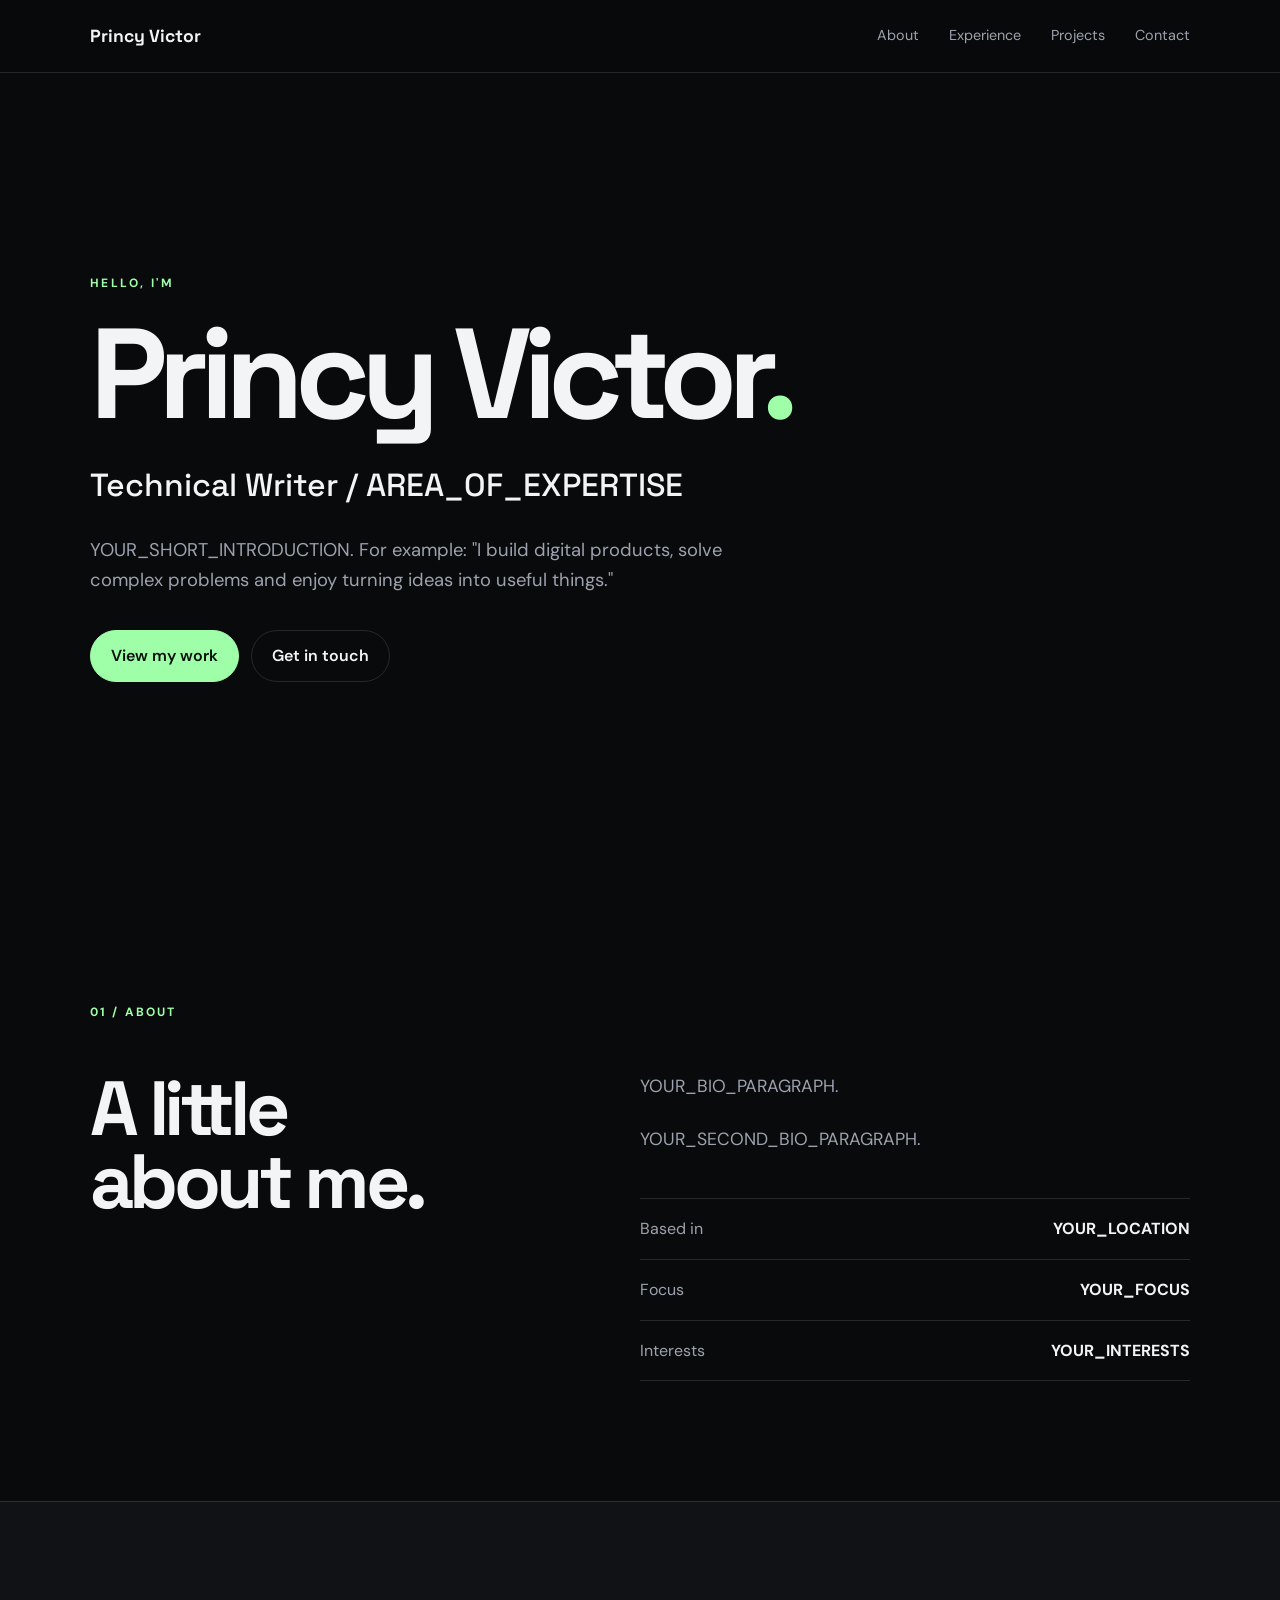
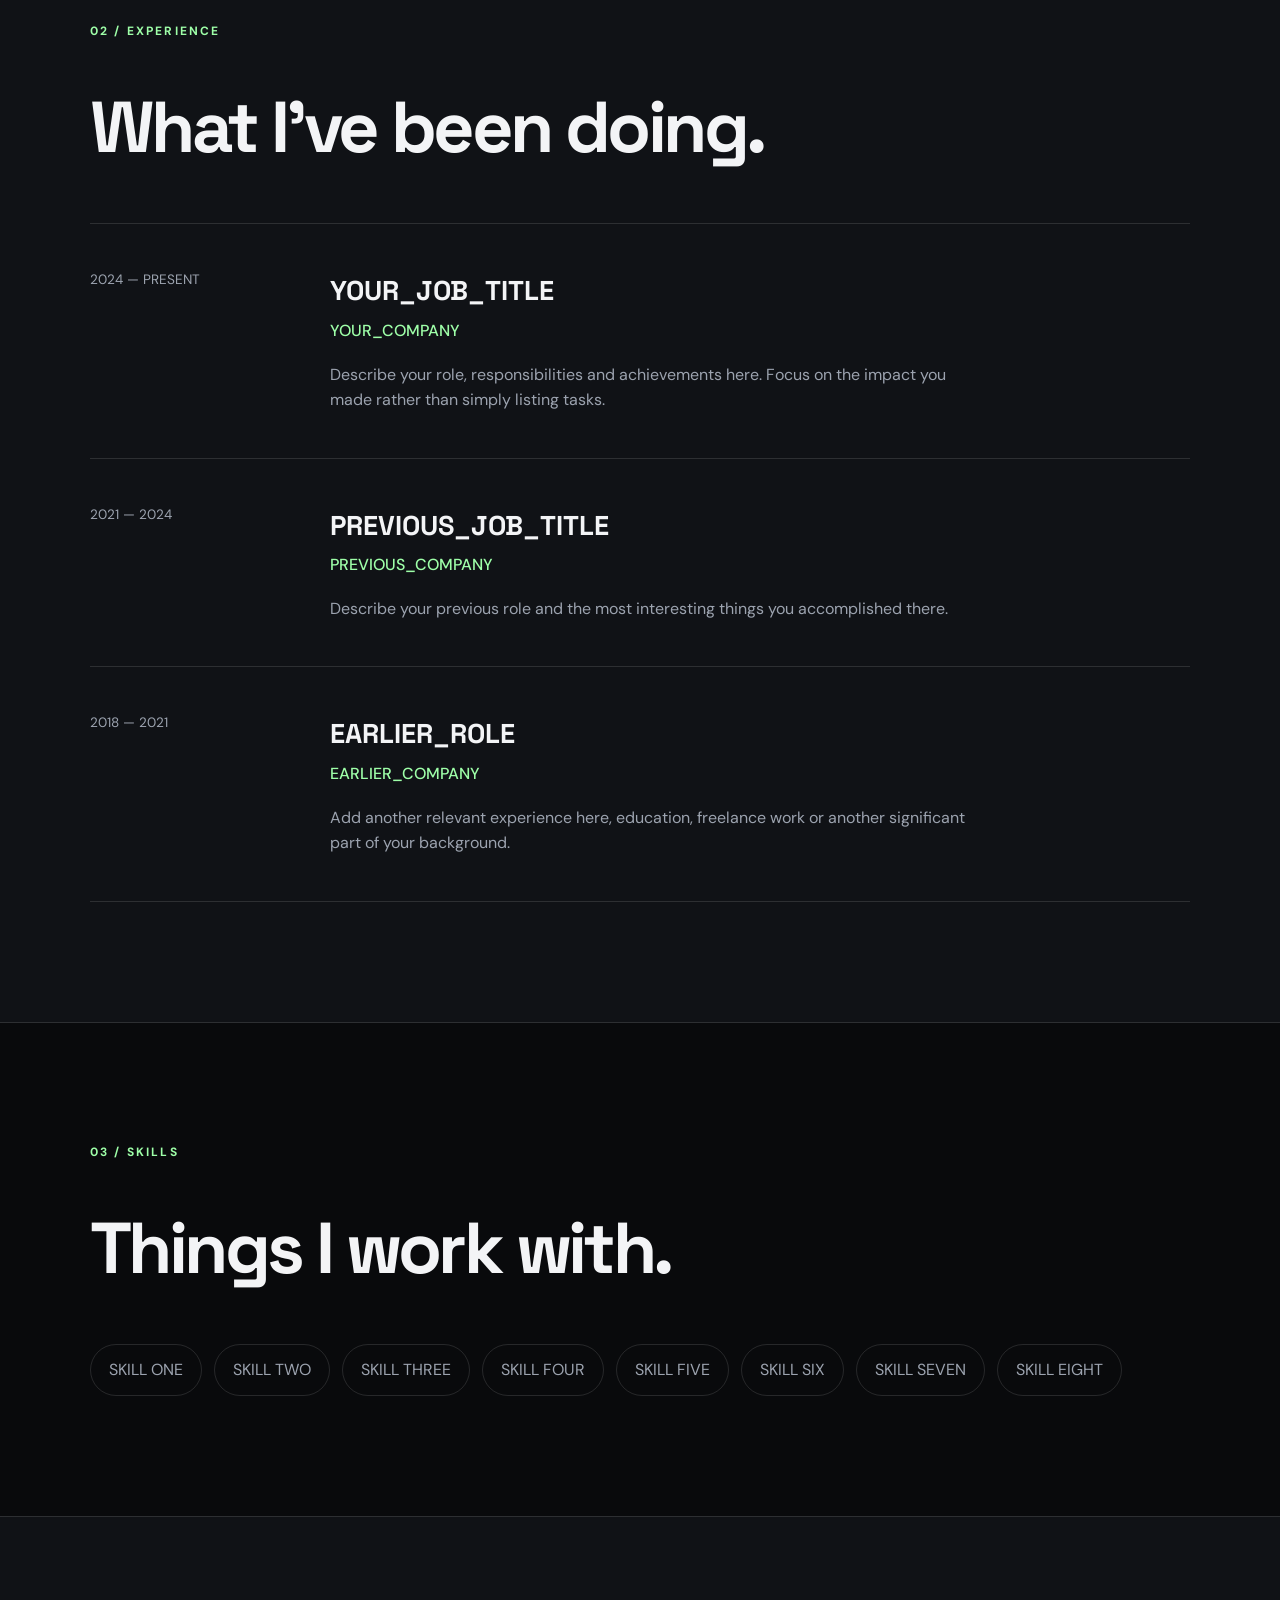
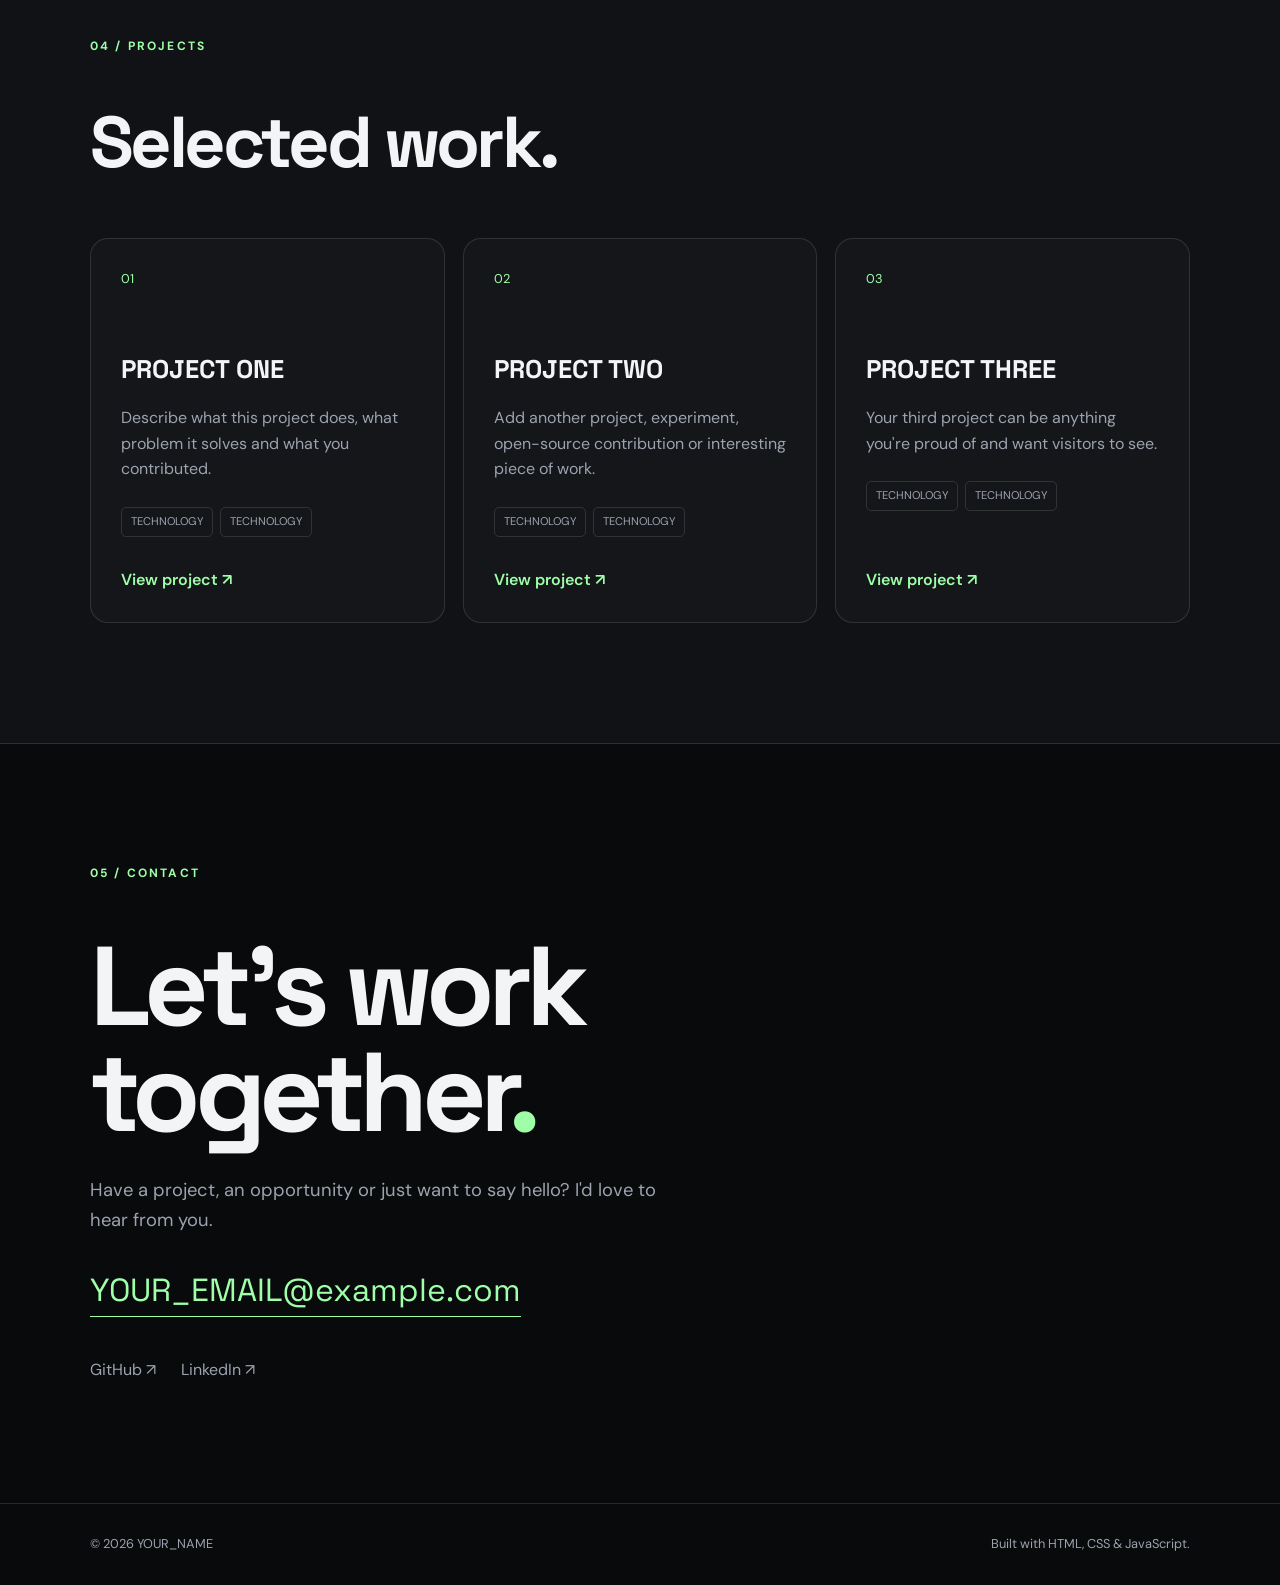
==== index.html @ aadebf92 "Initial personal website" ====
<!DOCTYPE html>
<html lang="en">
<head>
    <meta charset="UTF-8">
    <meta name="viewport" content="width=device-width, initial-scale=1.0">

    <meta
        name="description"
        content="Princy Victor — personal website, portfolio and projects."
    >

    <title>Princy Victor — Personal Website</title>

    <link rel="stylesheet" href="style.css">
</head>

<body>

    <!-- Navigation -->
    <header class="header">
        <nav class="nav container">

            <a href="#home" class="logo">
                Princy Victor
            </a>

            <div class="nav-links">
                <a href="#about">About</a>
                <a href="#experience">Experience</a>
                <a href="#projects">Projects</a>
                <a href="#contact">Contact</a>
            </div>

        </nav>
    </header>


    <main>

        <!-- Hero -->
        <section id="home" class="hero">

            <div class="container hero-content">

                <p class="eyebrow">
                    HELLO, I'M
                </p>

                <h1>
                    Princy Victor<span>.</span>
                </h1>

                <h2>
                    Technical Writer / AREA_OF_EXPERTISE
                </h2>

                <p class="hero-description">
                    YOUR_SHORT_INTRODUCTION.
                    For example: "I build digital products, solve complex
                    problems and enjoy turning ideas into useful things."
                </p>

                <div class="hero-buttons">
                    <a href="#projects" class="button button-primary">
                        View my work
                    </a>

                    <a href="#contact" class="button button-secondary">
                        Get in touch
                    </a>
                </div>

            </div>

        </section>


        <!-- About -->
        <section id="about" class="section">

            <div class="container">

                <div class="section-label">
                    01 / ABOUT
                </div>

                <div class="about-grid">

                    <div>
                        <h2>
                            A little<br>
                            about me.
                        </h2>
                    </div>

                    <div class="about-text">

                        <p>
                            YOUR_BIO_PARAGRAPH.
                        </p>

                        <p>
                            YOUR_SECOND_BIO_PARAGRAPH.
                        </p>

                        <div class="facts">

                            <div class="fact">
                                <span>Based in</span>
                                <strong>YOUR_LOCATION</strong>
                            </div>

                            <div class="fact">
                                <span>Focus</span>
                                <strong>YOUR_FOCUS</strong>
                            </div>

                            <div class="fact">
                                <span>Interests</span>
                                <strong>YOUR_INTERESTS</strong>
                            </div>

                        </div>

                    </div>

                </div>

            </div>

        </section>


        <!-- Experience -->
        <section id="experience" class="section section-dark">

            <div class="container">

                <div class="section-label">
                    02 / EXPERIENCE
                </div>

                <h2 class="section-title">
                    What I've been doing.
                </h2>

                <div class="experience-list">

                    <article class="experience-item">

                        <div class="experience-date">
                            2024 — PRESENT
                        </div>

                        <div class="experience-content">

                            <h3>
                                YOUR_JOB_TITLE
                            </h3>

                            <h4>
                                YOUR_COMPANY
                            </h4>

                            <p>
                                Describe your role, responsibilities and
                                achievements here. Focus on the impact you
                                made rather than simply listing tasks.
                            </p>

                        </div>

                    </article>


                    <article class="experience-item">

                        <div class="experience-date">
                            2021 — 2024
                        </div>

                        <div class="experience-content">

                            <h3>
                                PREVIOUS_JOB_TITLE
                            </h3>

                            <h4>
                                PREVIOUS_COMPANY
                            </h4>

                            <p>
                                Describe your previous role and the most
                                interesting things you accomplished there.
                            </p>

                        </div>

                    </article>


                    <article class="experience-item">

                        <div class="experience-date">
                            2018 — 2021
                        </div>

                        <div class="experience-content">

                            <h3>
                                EARLIER_ROLE
                            </h3>

                            <h4>
                                EARLIER_COMPANY
                            </h4>

                            <p>
                                Add another relevant experience here,
                                education, freelance work or another
                                significant part of your background.
                            </p>

                        </div>

                    </article>

                </div>

            </div>

        </section>


        <!-- Skills -->
        <section class="section">

            <div class="container">

                <div class="section-label">
                    03 / SKILLS
                </div>

                <h2 class="section-title">
                    Things I work with.
                </h2>

                <div class="skills">

                    <span>SKILL ONE</span>
                    <span>SKILL TWO</span>
                    <span>SKILL THREE</span>
                    <span>SKILL FOUR</span>
                    <span>SKILL FIVE</span>
                    <span>SKILL SIX</span>
                    <span>SKILL SEVEN</span>
                    <span>SKILL EIGHT</span>

                </div>

            </div>

        </section>


        <!-- Projects -->
        <section id="projects" class="section section-dark">

            <div class="container">

                <div class="section-label">
                    04 / PROJECTS
                </div>

                <h2 class="section-title">
                    Selected work.
                </h2>


                <div class="projects-grid">

                    <article class="project-card">

                        <div class="project-number">
                            01
                        </div>

                        <h3>
                            PROJECT ONE
                        </h3>

                        <p>
                            Describe what this project does, what problem
                            it solves and what you contributed.
                        </p>

                        <div class="project-tags">
                            <span>TECHNOLOGY</span>
                            <span>TECHNOLOGY</span>
                        </div>

                        <a
                            href="https://github.com/YOUR_USERNAME"
                            target="_blank"
                            rel="noopener"
                        >
                            View project ↗
                        </a>

                    </article>


                    <article class="project-card">

                        <div class="project-number">
                            02
                        </div>

                        <h3>
                            PROJECT TWO
                        </h3>

                        <p>
                            Add another project, experiment, open-source
                            contribution or interesting piece of work.
                        </p>

                        <div class="project-tags">
                            <span>TECHNOLOGY</span>
                            <span>TECHNOLOGY</span>
                        </div>

                        <a
                            href="https://github.com/YOUR_USERNAME"
                            target="_blank"
                            rel="noopener"
                        >
                            View project ↗
                        </a>

                    </article>


                    <article class="project-card">

                        <div class="project-number">
                            03
                        </div>

                        <h3>
                            PROJECT THREE
                        </h3>

                        <p>
                            Your third project can be anything you're proud
                            of and want visitors to see.
                        </p>

                        <div class="project-tags">
                            <span>TECHNOLOGY</span>
                            <span>TECHNOLOGY</span>
                        </div>

                        <a
                            href="https://github.com/YOUR_USERNAME"
                            target="_blank"
                            rel="noopener"
                        >
                            View project ↗
                        </a>

                    </article>

                </div>

            </div>

        </section>


        <!-- Contact -->
        <section id="contact" class="section contact">

            <div class="container">

                <div class="section-label">
                    05 / CONTACT
                </div>

                <h2>
                    Let's work<br>
                    together<span>.</span>
                </h2>

                <p>
                    Have a project, an opportunity or just want to say hello?
                    I'd love to hear from you.
                </p>

                <a
                    class="email"
                    href="mailto:YOUR_EMAIL@example.com"
                >
                    YOUR_EMAIL@example.com
                </a>

                <div class="social-links">

                    <a
                        href="https://github.com/YOUR_USERNAME"
                        target="_blank"
                        rel="noopener"
                    >
                        GitHub ↗
                    </a>

                    <a
                        href="https://www.linkedin.com/in/YOUR_USERNAME/"
                        target="_blank"
                        rel="noopener"
                    >
                        LinkedIn ↗
                    </a>

                </div>

            </div>

        </section>

    </main>


    <!-- Footer -->
    <footer class="footer">

        <div class="container footer-content">

            <p>
                © <span id="year"></span> YOUR_NAME
            </p>

            <p>
                Built with HTML, CSS & JavaScript.
            </p>

        </div>

    </footer>


    <script src="script.js"></script>

</body>
</html>
---- style.css ----
@import url('https://fonts.googleapis.com/css2?family=DM+Sans:wght@400;500;600;700&family=Space+Grotesk:wght@500;600;700&display=swap');


/* =========================
   VARIABLES
========================= */

:root {

    --background: #090a0c;
    --background-light: #101216;

    --text: #f3f4f6;
    --muted: #9ca3af;

    --accent: #9effa8;

    --border: rgba(255, 255, 255, 0.12);

    --container: 1100px;

}


/* =========================
   RESET
========================= */

* {
    box-sizing: border-box;
    margin: 0;
    padding: 0;
}


html {
    scroll-behavior: smooth;
}


body {

    background: var(--background);

    color: var(--text);

    font-family:
        "DM Sans",
        Arial,
        sans-serif;

    line-height: 1.6;

}


a {
    color: inherit;
}


.container {

    width: min(
        var(--container),
        calc(100% - 40px)
    );

    margin: 0 auto;

}


/* =========================
   HEADER
========================= */

.header {

    position: sticky;

    top: 0;

    z-index: 100;

    background:
        rgba(9, 10, 12, 0.85);

    backdrop-filter: blur(15px);

    border-bottom:
        1px solid var(--border);

}


.nav {

    min-height: 72px;

    display: flex;

    align-items: center;

    justify-content: space-between;

}


.logo {

    font-family:
        "Space Grotesk",
        sans-serif;

    font-weight: 700;

    font-size: 1.1rem;

    text-decoration: none;

}


.nav-links {

    display: flex;

    gap: 30px;

}


.nav-links a {

    color: var(--muted);

    text-decoration: none;

    font-size: 0.9rem;

    transition: color 0.2s ease;

}


.nav-links a:hover {

    color: var(--text);

}


/* =========================
   HERO
========================= */

.hero {

    min-height: 90vh;

    display: flex;

    align-items: center;

}


.hero-content {

    padding:
        120px 0;

}


.eyebrow {

    color: var(--accent);

    font-size: 0.75rem;

    font-weight: 700;

    letter-spacing: 0.2em;

    margin-bottom: 20px;

}


.hero h1 {

    font-family:
        "Space Grotesk",
        sans-serif;

    font-size:
        clamp(4rem, 11vw, 8rem);

    line-height: 0.95;

    letter-spacing: -0.07em;

}


.hero h1 span,
.contact h2 span {

    color: var(--accent);

}


.hero h2 {

    margin-top: 25px;

    font-family:
        "Space Grotesk",
        sans-serif;

    font-size:
        clamp(1.3rem, 3vw, 2rem);

    font-weight: 500;

}


.hero-description {

    max-width: 650px;

    margin-top: 25px;

    color: var(--muted);

    font-size: 1.15rem;

}


.hero-buttons {

    display: flex;

    flex-wrap: wrap;

    gap: 12px;

    margin-top: 35px;

}


.button {

    display: inline-block;

    padding:
        12px 20px;

    border-radius: 999px;

    text-decoration: none;

    font-weight: 600;

    border:
        1px solid var(--border);

    transition:
        transform 0.2s ease,
        border-color 0.2s ease;

}


.button:hover {

    transform: translateY(-2px);

}


.button-primary {

    background: var(--accent);

    color: #071008;

    border-color: var(--accent);

}


.button-secondary:hover {

    border-color: var(--accent);

}


/* =========================
   SECTIONS
========================= */

.section {

    padding:
        120px 0;

}


.section-dark {

    background:
        var(--background-light);

    border-block:
        1px solid var(--border);

}


.section-label {

    margin-bottom: 50px;

    color: var(--accent);

    font-size: 0.75rem;

    font-weight: 700;

    letter-spacing: 0.18em;

}


.section-title {

    max-width: 700px;

    margin-bottom: 60px;

    font-family:
        "Space Grotesk",
        sans-serif;

    font-size:
        clamp(2.5rem, 6vw, 4.5rem);

    line-height: 1;

    letter-spacing: -0.05em;

}


/* =========================
   ABOUT
========================= */

.about-grid {

    display: grid;

    grid-template-columns:
        0.9fr 1.1fr;

    gap: 100px;

}


.about-grid h2 {

    font-family:
        "Space Grotesk",
        sans-serif;

    font-size:
        clamp(3rem, 6vw, 5rem);

    line-height: 0.95;

    letter-spacing: -0.06em;

}


.about-text p {

    color: var(--muted);

    font-size: 1.1rem;

    margin-bottom: 25px;

}


.facts {

    margin-top: 45px;

    border-top:
        1px solid var(--border);

}


.fact {

    display: flex;

    justify-content: space-between;

    gap: 20px;

    padding: 17px 0;

    border-bottom:
        1px solid var(--border);

}


.fact span {

    color: var(--muted);

}


.fact strong {

    text-align: right;

}


/* =========================
   EXPERIENCE
========================= */

.experience-list {

    border-top:
        1px solid var(--border);

}


.experience-item {

    display: grid;

    grid-template-columns:
        180px 1fr;

    gap: 60px;

    padding:
        45px 0;

    border-bottom:
        1px solid var(--border);

}


.experience-date {

    color: var(--muted);

    font-size: 0.85rem;

}


.experience-content h3 {

    font-family:
        "Space Grotesk",
        sans-serif;

    font-size: 1.7rem;

}


.experience-content h4 {

    margin-top: 5px;

    color: var(--accent);

    font-weight: 500;

}


.experience-content p {

    max-width: 650px;

    margin-top: 18px;

    color: var(--muted);

}


/* =========================
   SKILLS
========================= */

.skills {

    display: flex;

    flex-wrap: wrap;

    gap: 12px;

}


.skills span {

    padding:
        12px 18px;

    border:
        1px solid var(--border);

    border-radius: 999px;

    color: var(--muted);

}


/* =========================
   PROJECTS
========================= */

.projects-grid {

    display: grid;

    grid-template-columns:
        repeat(3, 1fr);

    gap: 18px;

}


.project-card {

    min-height: 380px;

    padding: 30px;

    display: flex;

    flex-direction: column;

    border:
        1px solid var(--border);

    border-radius: 18px;

    background:
        rgba(255,255,255,0.02);

    transition:
        transform 0.25s ease,
        border-color 0.25s ease;

}


.project-card:hover {

    transform: translateY(-5px);

    border-color:
        rgba(158, 255, 168, 0.45);

}


.project-number {

    color: var(--accent);

    font-size: 0.8rem;

    margin-bottom: 60px;

}


.project-card h3 {

    font-family:
        "Space Grotesk",
        sans-serif;

    font-size: 1.6rem;

}


.project-card p {

    margin-top: 15px;

    color: var(--muted);

}


.project-tags {

    display: flex;

    flex-wrap: wrap;

    gap: 7px;

    margin-top: 25px;

}


.project-tags span {

    padding:
        5px 9px;

    border:
        1px solid var(--border);

    border-radius: 5px;

    color: var(--muted);

    font-size: 0.7rem;

}


.project-card > a {

    margin-top: auto;

    padding-top: 30px;

    color: var(--accent);

    text-decoration: none;

    font-weight: 600;

}


/* =========================
   CONTACT
========================= */

.contact h2 {

    font-family:
        "Space Grotesk",
        sans-serif;

    font-size:
        clamp(3.5rem, 9vw, 7rem);

    line-height: 0.95;

    letter-spacing: -0.06em;

}


.contact p {

    max-width: 600px;

    margin-top: 30px;

    color: var(--muted);

    font-size: 1.15rem;

}


.email {

    display: inline-block;

    margin-top: 30px;

    color: var(--accent);

    font-family:
        "Space Grotesk",
        sans-serif;

    font-size:
        clamp(1.3rem, 3vw, 2rem);

    text-decoration: none;

    border-bottom:
        1px solid var(--accent);

}


.social-links {

    display: flex;

    gap: 25px;

    margin-top: 40px;

}


.social-links a {

    text-decoration: none;

    color: var(--muted);

}


.social-links a:hover {

    color: var(--text);

}


/* =========================
   FOOTER
========================= */

.footer {

    padding:
        30px 0;

    border-top:
        1px solid var(--border);

    color: var(--muted);

    font-size: 0.8rem;

}


.footer-content {

    display: flex;

    justify-content: space-between;

    gap: 20px;

}


/* =========================
   MOBILE
========================= */

@media (max-width: 800px) {

    .nav-links {

        gap: 15px;

    }


    .nav-links a {

        font-size: 0.8rem;

    }


    .hero-content {

        padding:
            100px 0;

    }


    .about-grid {

        grid-template-columns: 1fr;

        gap: 50px;

    }


    .experience-item {

        grid-template-columns: 1fr;

        gap: 15px;

    }


    .projects-grid {

        grid-template-columns: 1fr;

    }


    .project-card {

        min-height: 320px;

    }


    .footer-content {

        flex-direction: column;

    }

}


@media (max-width: 500px) {

    .container {

        width:
            calc(100% - 30px);

    }


    .nav {

        min-height: 65px;

    }


    .logo {

        font-size: 0.95rem;

    }


    .nav-links {

        gap: 10px;

    }


    .nav-links a:nth-child(2) {

        display: none;

    }


    .section {

        padding:
            80px 0;

    }

}
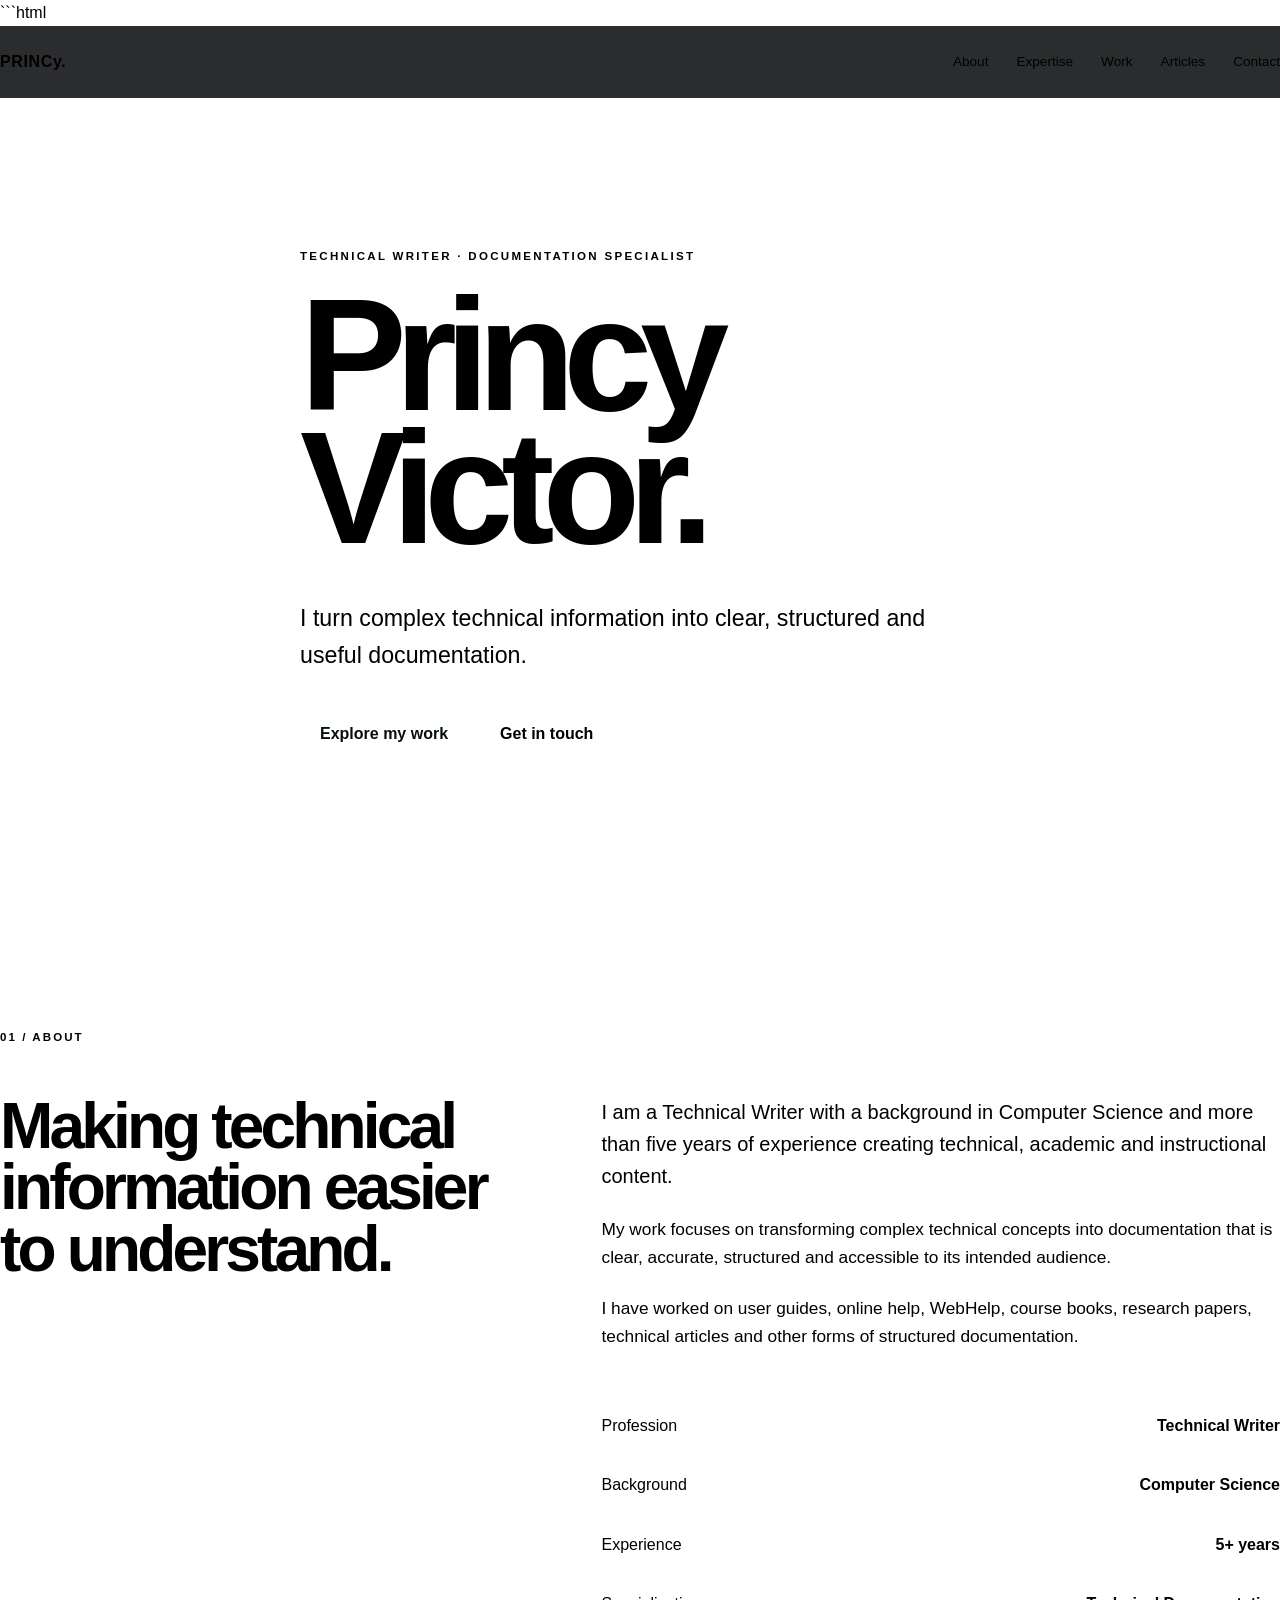
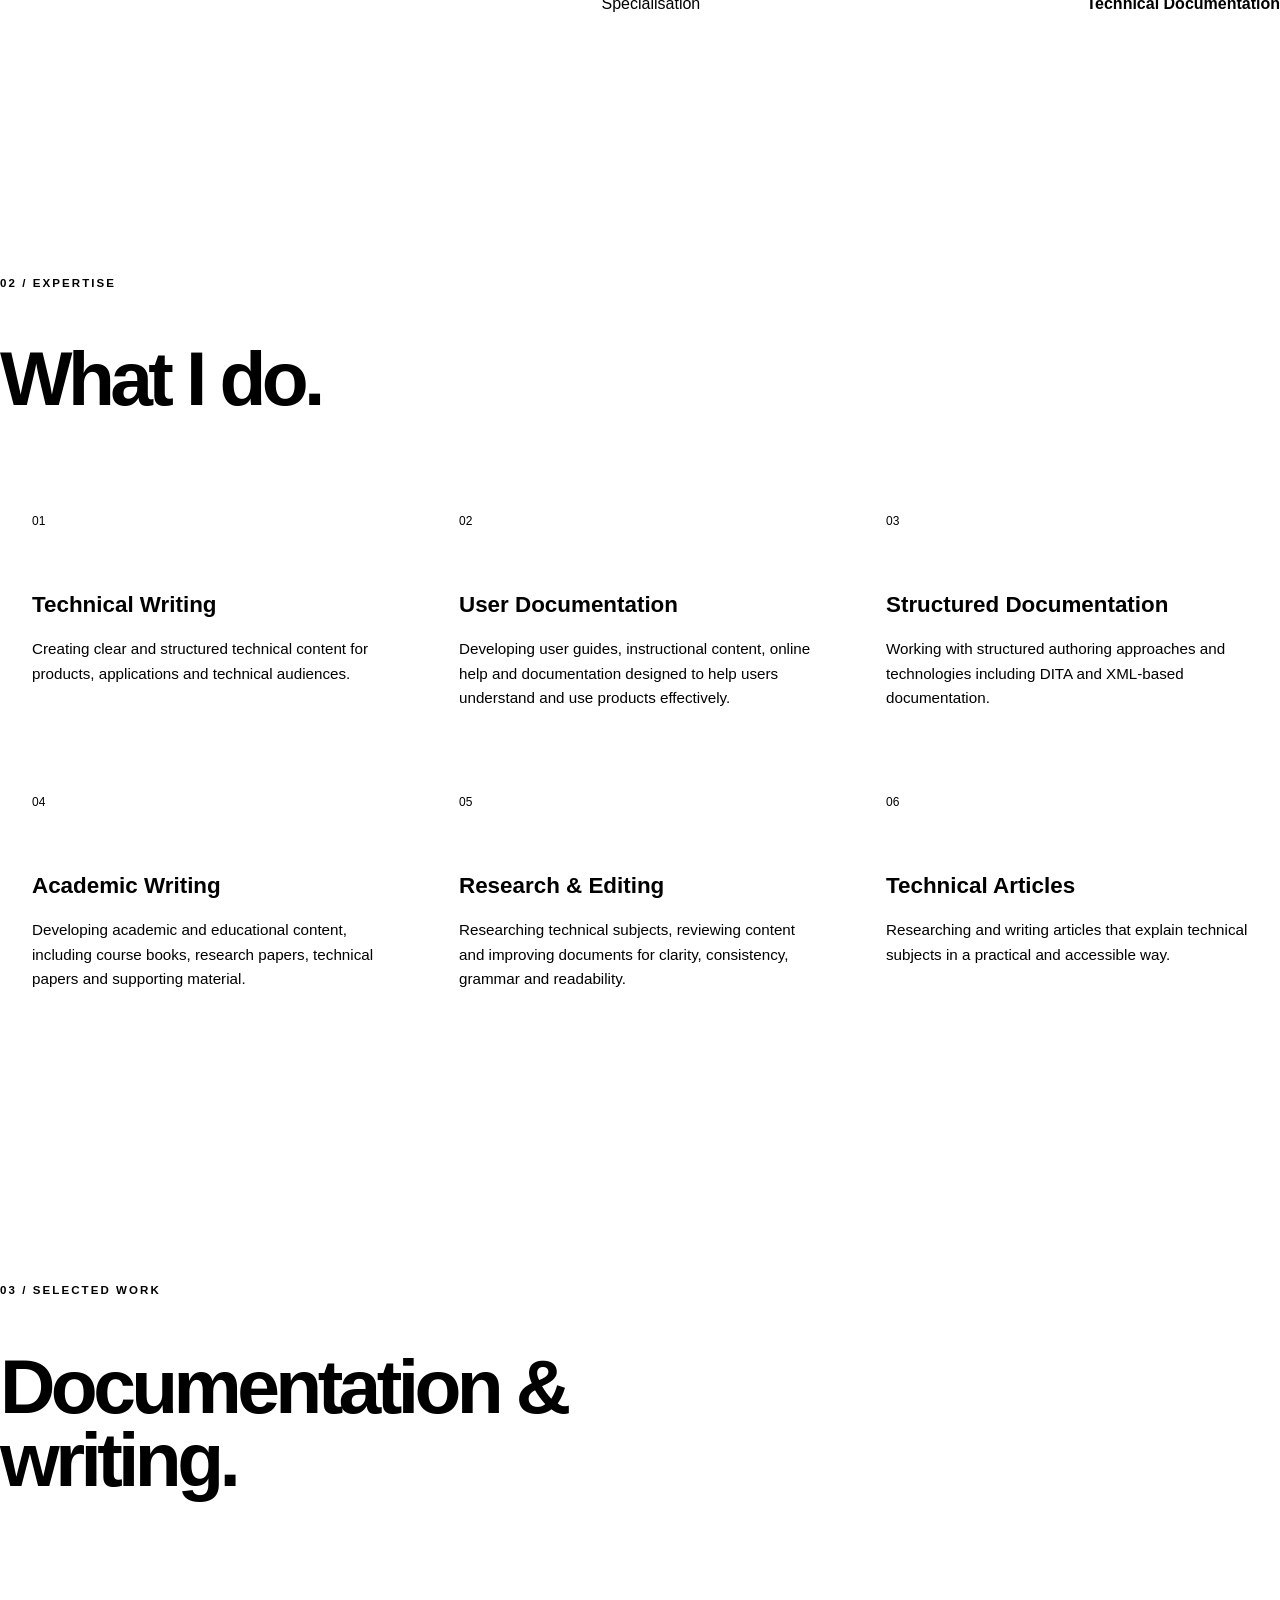
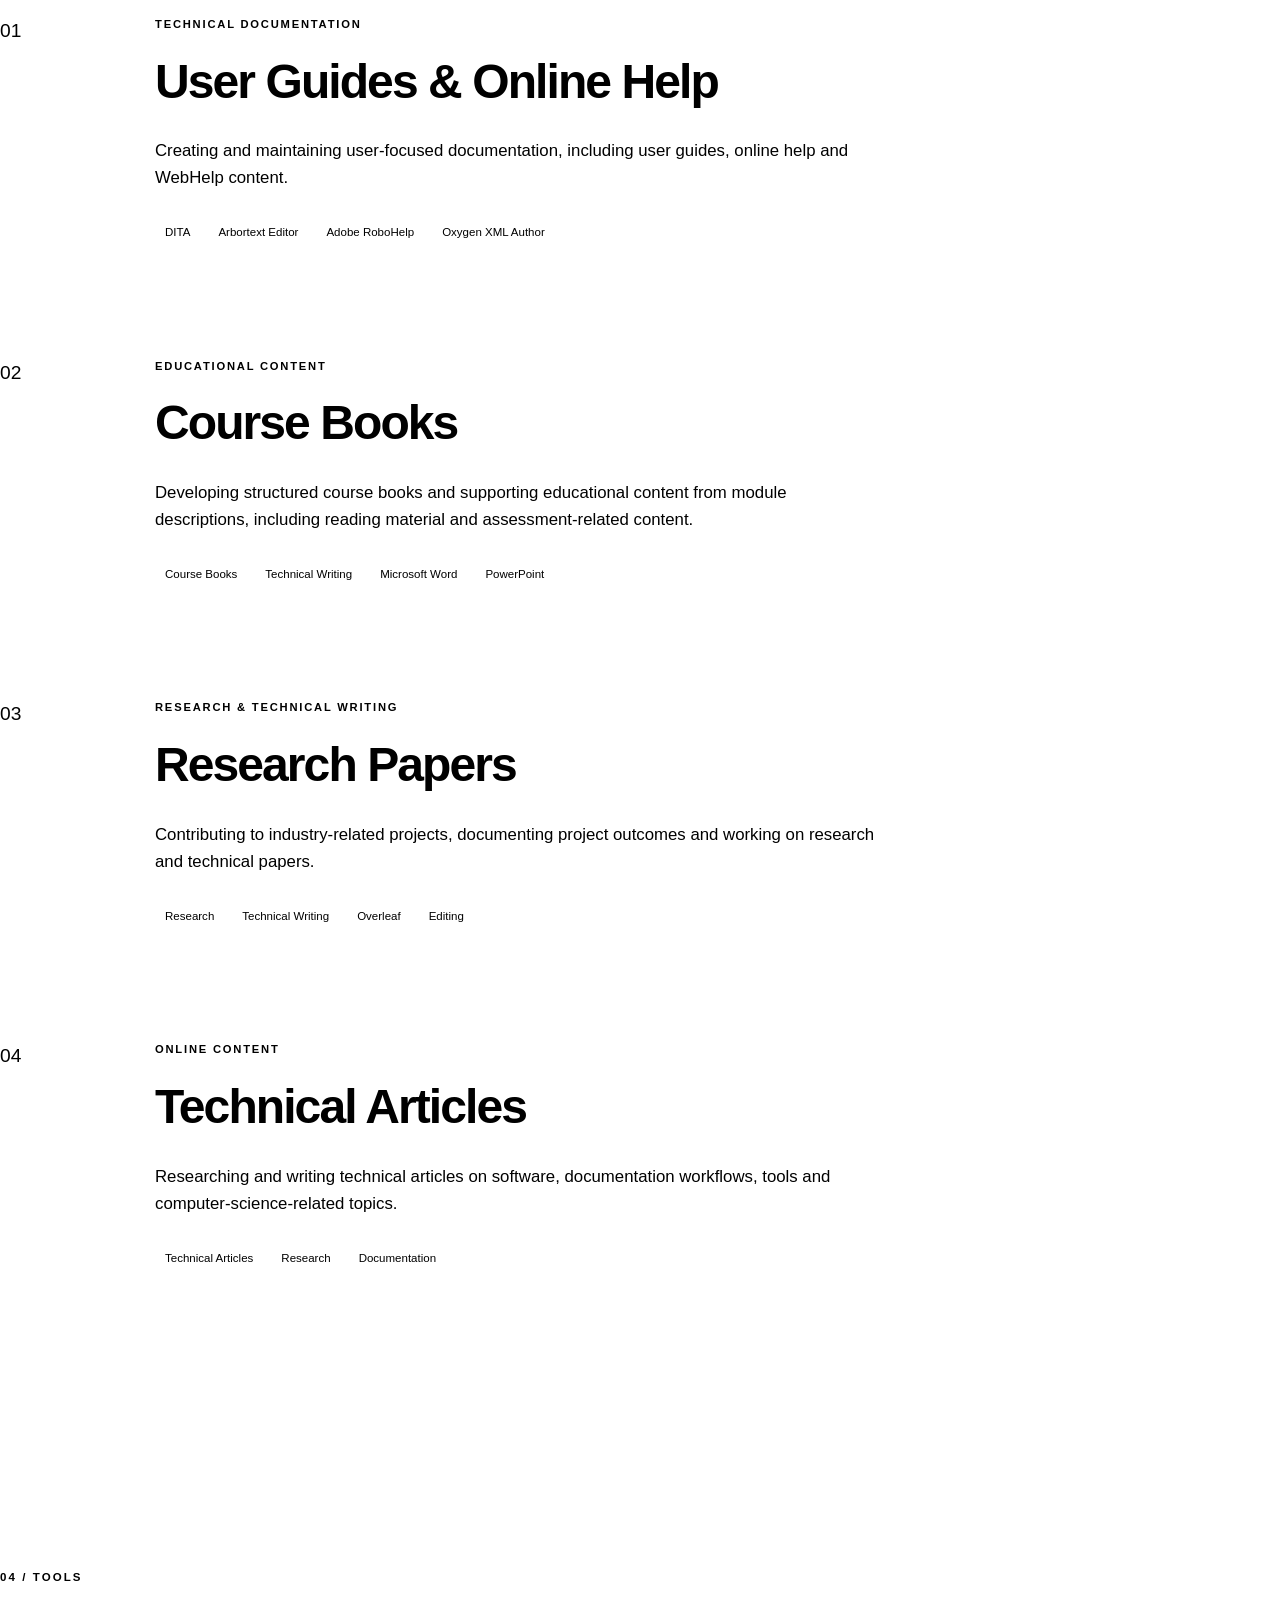
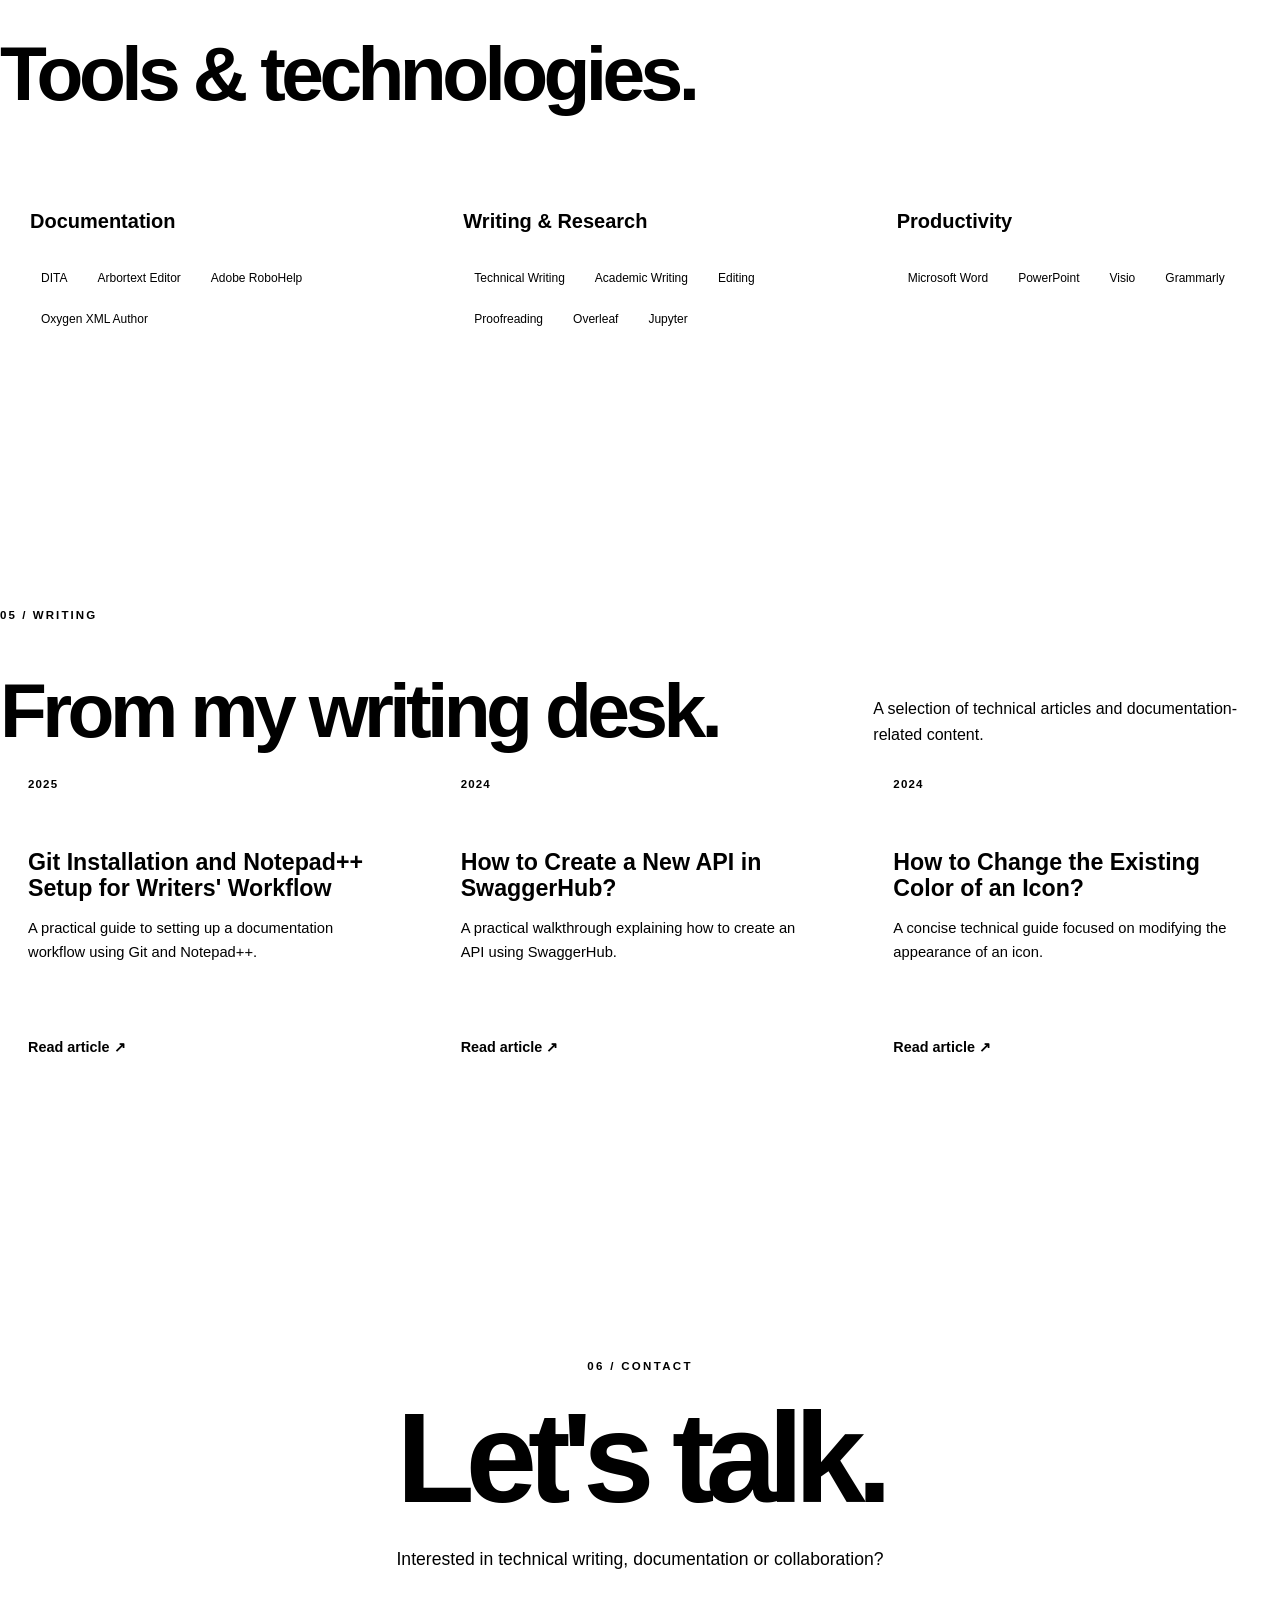
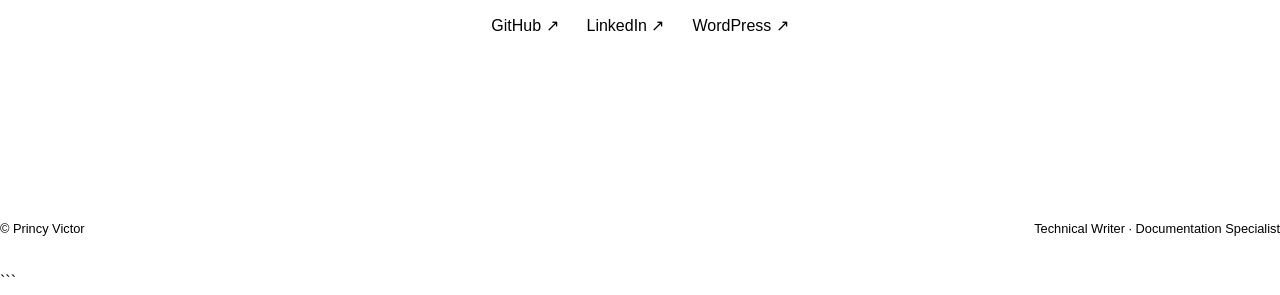
==== commit 71b54be2: "Changes made - part 1" ====
--- a/index.html
+++ b/index.html
@@ -1,3 +1,4 @@
+```html
 <!DOCTYPE html>
 <html lang="en">
 <head>
@@ -6,68 +7,77 @@
 
     <meta
         name="description"
-        content="Princy Victor — personal website, portfolio and projects."
+        content="Princy Victor — Technical Writer and Documentation Specialist. Technical documentation, user guides, online help, academic writing, research and structured content."
     >
 
-    <title>Princy Victor — Personal Website</title>
+    <meta name="author" content="Princy Victor">
+
+    <title>Princy Victor | Technical Writer</title>
 
     <link rel="stylesheet" href="style.css">
 </head>
 
 <body>
 
-    <!-- Navigation -->
-    <header class="header">
+    <!-- =========================
+         NAVIGATION
+    ========================== -->
+
+    <header class="site-header">
+
         <nav class="nav container">
 
             <a href="#home" class="logo">
-                Princy Victor
+                PRINCy<span>.</span>
             </a>
 
             <div class="nav-links">
                 <a href="#about">About</a>
-                <a href="#experience">Experience</a>
-                <a href="#projects">Projects</a>
+                <a href="#expertise">Expertise</a>
+                <a href="#work">Work</a>
+                <a href="#articles">Articles</a>
                 <a href="#contact">Contact</a>
             </div>
 
         </nav>
+
     </header>
 
 
     <main>
 
-        <!-- Hero -->
+        <!-- =========================
+             HERO
+        ========================== -->
+
         <section id="home" class="hero">
 
             <div class="container hero-content">
 
                 <p class="eyebrow">
-                    HELLO, I'M
+                    TECHNICAL WRITER · DOCUMENTATION SPECIALIST
                 </p>
 
                 <h1>
-                    Princy Victor<span>.</span>
+                    Princy<br>
+                    Victor<span>.</span>
                 </h1>
 
-                <h2>
-                    Technical Writer / AREA_OF_EXPERTISE
-                </h2>
-
-                <p class="hero-description">
-                    YOUR_SHORT_INTRODUCTION.
-                    For example: "I build digital products, solve complex
-                    problems and enjoy turning ideas into useful things."
+                <p class="hero-intro">
+                    I turn complex technical information into
+                    clear, structured and useful documentation.
                 </p>
 
                 <div class="hero-buttons">
-                    <a href="#projects" class="button button-primary">
-                        View my work
+
+                    <a href="#work" class="button button-primary">
+                        Explore my work
                     </a>
 
                     <a href="#contact" class="button button-secondary">
                         Get in touch
                     </a>
+
                 </div>
 
             </div>
@@ -75,7 +85,10 @@
         </section>
 
 
-        <!-- About -->
+        <!-- =========================
+             ABOUT
+        ========================== -->
+
         <section id="about" class="section">
 
             <div class="container">
@@ -86,287 +99,542 @@
 
                 <div class="about-grid">
 
+                    <div class="about-heading">
+
+                        <h2>
+                            Making technical
+                            information easier
+                            to understand.
+                        </h2>
+
+                    </div>
+
+
+                    <div class="about-content">
+
+                        <p class="lead">
+                            I am a Technical Writer with a background
+                            in Computer Science and more than five years
+                            of experience creating technical, academic
+                            and instructional content.
+                        </p>
+
+                        <p>
+                            My work focuses on transforming complex
+                            technical concepts into documentation that
+                            is clear, accurate, structured and accessible
+                            to its intended audience.
+                        </p>
+
+                        <p>
+                            I have worked on user guides, online help,
+                            WebHelp, course books, research papers,
+                            technical articles and other forms of
+                            structured documentation.
+                        </p>
+
+                        <div class="facts">
+
+                            <div class="fact">
+                                <span>Profession</span>
+                                <strong>Technical Writer</strong>
+                            </div>
+
+                            <div class="fact">
+                                <span>Background</span>
+                                <strong>Computer Science</strong>
+                            </div>
+
+                            <div class="fact">
+                                <span>Experience</span>
+                                <strong>5+ years</strong>
+                            </div>
+
+                            <div class="fact">
+                                <span>Specialisation</span>
+                                <strong>Technical Documentation</strong>
+                            </div>
+
+                        </div>
+
+                    </div>
+
+                </div>
+
+            </div>
+
+        </section>
+
+
+        <!-- =========================
+             EXPERTISE
+        ========================== -->
+
+        <section id="expertise" class="section section-dark">
+
+            <div class="container">
+
+                <div class="section-label">
+                    02 / EXPERTISE
+                </div>
+
+                <h2 class="section-title">
+                    What I do.
+                </h2>
+
+
+                <div class="expertise-grid">
+
+                    <article class="expertise-card">
+
+                        <span class="card-number">01</span>
+
+                        <h3>
+                            Technical Writing
+                        </h3>
+
+                        <p>
+                            Creating clear and structured technical
+                            content for products, applications and
+                            technical audiences.
+                        </p>
+
+                    </article>
+
+
+                    <article class="expertise-card">
+
+                        <span class="card-number">02</span>
+
+                        <h3>
+                            User Documentation
+                        </h3>
+
+                        <p>
+                            Developing user guides, instructional content,
+                            online help and documentation designed to help
+                            users understand and use products effectively.
+                        </p>
+
+                    </article>
+
+
+                    <article class="expertise-card">
+
+                        <span class="card-number">03</span>
+
+                        <h3>
+                            Structured Documentation
+                        </h3>
+
+                        <p>
+                            Working with structured authoring approaches
+                            and technologies including DITA and XML-based
+                            documentation.
+                        </p>
+
+                    </article>
+
+
+                    <article class="expertise-card">
+
+                        <span class="card-number">04</span>
+
+                        <h3>
+                            Academic Writing
+                        </h3>
+
+                        <p>
+                            Developing academic and educational content,
+                            including course books, research papers,
+                            technical papers and supporting material.
+                        </p>
+
+                    </article>
+
+
+                    <article class="expertise-card">
+
+                        <span class="card-number">05</span>
+
+                        <h3>
+                            Research & Editing
+                        </h3>
+
+                        <p>
+                            Researching technical subjects, reviewing
+                            content and improving documents for clarity,
+                            consistency, grammar and readability.
+                        </p>
+
+                    </article>
+
+
+                    <article class="expertise-card">
+
+                        <span class="card-number">06</span>
+
+                        <h3>
+                            Technical Articles
+                        </h3>
+
+                        <p>
+                            Researching and writing articles that explain
+                            technical subjects in a practical and
+                            accessible way.
+                        </p>
+
+                    </article>
+
+                </div>
+
+            </div>
+
+        </section>
+
+
+        <!-- =========================
+             SELECTED WORK
+        ========================== -->
+
+        <section id="work" class="section">
+
+            <div class="container">
+
+                <div class="section-label">
+                    03 / SELECTED WORK
+                </div>
+
+                <h2 class="section-title">
+                    Documentation & writing.
+                </h2>
+
+
+                <div class="work-list">
+
+                    <article class="work-item">
+
+                        <div class="work-number">
+                            01
+                        </div>
+
+                        <div class="work-content">
+
+                            <p class="work-type">
+                                TECHNICAL DOCUMENTATION
+                            </p>
+
+                            <h3>
+                                User Guides & Online Help
+                            </h3>
+
+                            <p>
+                                Creating and maintaining user-focused
+                                documentation, including user guides,
+                                online help and WebHelp content.
+                            </p>
+
+                            <div class="tags">
+                                <span>DITA</span>
+                                <span>Arbortext Editor</span>
+                                <span>Adobe RoboHelp</span>
+                                <span>Oxygen XML Author</span>
+                            </div>
+
+                        </div>
+
+                    </article>
+
+
+                    <article class="work-item">
+
+                        <div class="work-number">
+                            02
+                        </div>
+
+                        <div class="work-content">
+
+                            <p class="work-type">
+                                EDUCATIONAL CONTENT
+                            </p>
+
+                            <h3>
+                                Course Books
+                            </h3>
+
+                            <p>
+                                Developing structured course books and
+                                supporting educational content from
+                                module descriptions, including reading
+                                material and assessment-related content.
+                            </p>
+
+                            <div class="tags">
+                                <span>Course Books</span>
+                                <span>Technical Writing</span>
+                                <span>Microsoft Word</span>
+                                <span>PowerPoint</span>
+                            </div>
+
+                        </div>
+
+                    </article>
+
+
+                    <article class="work-item">
+
+                        <div class="work-number">
+                            03
+                        </div>
+
+                        <div class="work-content">
+
+                            <p class="work-type">
+                                RESEARCH & TECHNICAL WRITING
+                            </p>
+
+                            <h3>
+                                Research Papers
+                            </h3>
+
+                            <p>
+                                Contributing to industry-related projects,
+                                documenting project outcomes and working
+                                on research and technical papers.
+                            </p>
+
+                            <div class="tags">
+                                <span>Research</span>
+                                <span>Technical Writing</span>
+                                <span>Overleaf</span>
+                                <span>Editing</span>
+                            </div>
+
+                        </div>
+
+                    </article>
+
+
+                    <article class="work-item">
+
+                        <div class="work-number">
+                            04
+                        </div>
+
+                        <div class="work-content">
+
+                            <p class="work-type">
+                                ONLINE CONTENT
+                            </p>
+
+                            <h3>
+                                Technical Articles
+                            </h3>
+
+                            <p>
+                                Researching and writing technical articles
+                                on software, documentation workflows,
+                                tools and computer-science-related topics.
+                            </p>
+
+                            <div class="tags">
+                                <span>Technical Articles</span>
+                                <span>Research</span>
+                                <span>Documentation</span>
+                            </div>
+
+                        </div>
+
+                    </article>
+
+                </div>
+
+            </div>
+
+        </section>
+
+
+        <!-- =========================
+             TOOLS
+        ========================== -->
+
+        <section class="section section-dark">
+
+            <div class="container">
+
+                <div class="section-label">
+                    04 / TOOLS
+                </div>
+
+                <h2 class="section-title">
+                    Tools & technologies.
+                </h2>
+
+
+                <div class="tools-grid">
+
+                    <div class="tool-group">
+
+                        <h3>
+                            Documentation
+                        </h3>
+
+                        <div class="tool-list">
+                            <span>DITA</span>
+                            <span>Arbortext Editor</span>
+                            <span>Adobe RoboHelp</span>
+                            <span>Oxygen XML Author</span>
+                        </div>
+
+                    </div>
+
+
+                    <div class="tool-group">
+
+                        <h3>
+                            Writing & Research
+                        </h3>
+
+                        <div class="tool-list">
+                            <span>Technical Writing</span>
+                            <span>Academic Writing</span>
+                            <span>Editing</span>
+                            <span>Proofreading</span>
+                            <span>Overleaf</span>
+                            <span>Jupyter</span>
+                        </div>
+
+                    </div>
+
+
+                    <div class="tool-group">
+
+                        <h3>
+                            Productivity
+                        </h3>
+
+                        <div class="tool-list">
+                            <span>Microsoft Word</span>
+                            <span>PowerPoint</span>
+                            <span>Visio</span>
+                            <span>Grammarly</span>
+                        </div>
+
+                    </div>
+
+                </div>
+
+            </div>
+
+        </section>
+
+
+        <!-- =========================
+             ARTICLES
+        ========================== -->
+
+        <section id="articles" class="section">
+
+            <div class="container">
+
+                <div class="section-label">
+                    05 / WRITING
+                </div>
+
+                <div class="articles-heading">
+
                     <div>
-                        <h2>
-                            A little<br>
-                            about me.
+                        <h2 class="section-title">
+                            From my writing desk.
                         </h2>
                     </div>
 
-                    <div class="about-text">
-
-                        <p>
-                            YOUR_BIO_PARAGRAPH.
-                        </p>
-
-                        <p>
-                            YOUR_SECOND_BIO_PARAGRAPH.
-                        </p>
-
-                        <div class="facts">
-
-                            <div class="fact">
-                                <span>Based in</span>
-                                <strong>YOUR_LOCATION</strong>
-                            </div>
-
-                            <div class="fact">
-                                <span>Focus</span>
-                                <strong>YOUR_FOCUS</strong>
-                            </div>
-
-                            <div class="fact">
-                                <span>Interests</span>
-                                <strong>YOUR_INTERESTS</strong>
-                            </div>
-
-                        </div>
-
-                    </div>
-
-                </div>
-
-            </div>
-
-        </section>
-
-
-        <!-- Experience -->
-        <section id="experience" class="section section-dark">
-
-            <div class="container">
-
-                <div class="section-label">
-                    02 / EXPERIENCE
-                </div>
-
-                <h2 class="section-title">
-                    What I've been doing.
-                </h2>
-
-                <div class="experience-list">
-
-                    <article class="experience-item">
-
-                        <div class="experience-date">
-                            2024 — PRESENT
-                        </div>
-
-                        <div class="experience-content">
-
-                            <h3>
-                                YOUR_JOB_TITLE
-                            </h3>
-
-                            <h4>
-                                YOUR_COMPANY
-                            </h4>
-
-                            <p>
-                                Describe your role, responsibilities and
-                                achievements here. Focus on the impact you
-                                made rather than simply listing tasks.
-                            </p>
-
-                        </div>
-
-                    </article>
-
-
-                    <article class="experience-item">
-
-                        <div class="experience-date">
-                            2021 — 2024
-                        </div>
-
-                        <div class="experience-content">
-
-                            <h3>
-                                PREVIOUS_JOB_TITLE
-                            </h3>
-
-                            <h4>
-                                PREVIOUS_COMPANY
-                            </h4>
-
-                            <p>
-                                Describe your previous role and the most
-                                interesting things you accomplished there.
-                            </p>
-
-                        </div>
-
-                    </article>
-
-
-                    <article class="experience-item">
-
-                        <div class="experience-date">
-                            2018 — 2021
-                        </div>
-
-                        <div class="experience-content">
-
-                            <h3>
-                                EARLIER_ROLE
-                            </h3>
-
-                            <h4>
-                                EARLIER_COMPANY
-                            </h4>
-
-                            <p>
-                                Add another relevant experience here,
-                                education, freelance work or another
-                                significant part of your background.
-                            </p>
-
-                        </div>
-
-                    </article>
-
-                </div>
-
-            </div>
-
-        </section>
-
-
-        <!-- Skills -->
-        <section class="section">
-
-            <div class="container">
-
-                <div class="section-label">
-                    03 / SKILLS
-                </div>
-
-                <h2 class="section-title">
-                    Things I work with.
-                </h2>
-
-                <div class="skills">
-
-                    <span>SKILL ONE</span>
-                    <span>SKILL TWO</span>
-                    <span>SKILL THREE</span>
-                    <span>SKILL FOUR</span>
-                    <span>SKILL FIVE</span>
-                    <span>SKILL SIX</span>
-                    <span>SKILL SEVEN</span>
-                    <span>SKILL EIGHT</span>
-
-                </div>
-
-            </div>
-
-        </section>
-
-
-        <!-- Projects -->
-        <section id="projects" class="section section-dark">
-
-            <div class="container">
-
-                <div class="section-label">
-                    04 / PROJECTS
-                </div>
-
-                <h2 class="section-title">
-                    Selected work.
-                </h2>
-
-
-                <div class="projects-grid">
-
-                    <article class="project-card">
-
-                        <div class="project-number">
-                            01
-                        </div>
-
-                        <h3>
-                            PROJECT ONE
-                        </h3>
-
-                        <p>
-                            Describe what this project does, what problem
-                            it solves and what you contributed.
-                        </p>
-
-                        <div class="project-tags">
-                            <span>TECHNOLOGY</span>
-                            <span>TECHNOLOGY</span>
-                        </div>
+                    <p>
+                        A selection of technical articles and
+                        documentation-related content.
+                    </p>
+
+                </div>
+
+
+                <div class="articles-grid">
+
+                    <article class="article-card">
+
+                        <p class="article-date">
+                            2025
+                        </p>
+
+                        <h3>
+                            Git Installation and Notepad++
+                            Setup for Writers' Workflow
+                        </h3>
+
+                        <p>
+                            A practical guide to setting up a
+                            documentation workflow using Git and
+                            Notepad++.
+                        </p>
 
                         <a
-                            href="https://github.com/YOUR_USERNAME"
+                            href="https://princyvictor.wordpress.com/"
                             target="_blank"
                             rel="noopener"
                         >
-                            View project ↗
+                            Read article ↗
                         </a>
 
                     </article>
 
 
-                    <article class="project-card">
-
-                        <div class="project-number">
-                            02
-                        </div>
-
-                        <h3>
-                            PROJECT TWO
-                        </h3>
-
-                        <p>
-                            Add another project, experiment, open-source
-                            contribution or interesting piece of work.
-                        </p>
-
-                        <div class="project-tags">
-                            <span>TECHNOLOGY</span>
-                            <span>TECHNOLOGY</span>
-                        </div>
+                    <article class="article-card">
+
+                        <p class="article-date">
+                            2024
+                        </p>
+
+                        <h3>
+                            How to Create a New API in SwaggerHub?
+                        </h3>
+
+                        <p>
+                            A practical walkthrough explaining how
+                            to create an API using SwaggerHub.
+                        </p>
 
                         <a
-                            href="https://github.com/YOUR_USERNAME"
+                            href="https://princyvictor.wordpress.com/"
                             target="_blank"
                             rel="noopener"
                         >
-                            View project ↗
+                            Read article ↗
                         </a>
 
                     </article>
 
 
-                    <article class="project-card">
-
-                        <div class="project-number">
-                            03
-                        </div>
-
-                        <h3>
-                            PROJECT THREE
-                        </h3>
-
-                        <p>
-                            Your third project can be anything you're proud
-                            of and want visitors to see.
-                        </p>
-
-                        <div class="project-tags">
-                            <span>TECHNOLOGY</span>
-                            <span>TECHNOLOGY</span>
-                        </div>
+                    <article class="article-card">
+
+                        <p class="article-date">
+                            2024
+                        </p>
+
+                        <h3>
+                            How to Change the Existing
+                            Color of an Icon?
+                        </h3>
+
+                        <p>
+                            A concise technical guide focused on
+                            modifying the appearance of an icon.
+                        </p>
 
                         <a
-                            href="https://github.com/YOUR_USERNAME"
+                            href="https://princyvictor.wordpress.com/"
                             target="_blank"
                             rel="noopener"
                         >
-                            View project ↗
+                            Read article ↗
                         </a>
 
                     </article>
@@ -378,36 +646,31 @@
         </section>
 
 
-        <!-- Contact -->
-        <section id="contact" class="section contact">
-
-            <div class="container">
-
-                <div class="section-label">
-                    05 / CONTACT
-                </div>
+        <!-- =========================
+             CONTACT
+        ========================== -->
+
+        <section id="contact" class="contact-section">
+
+            <div class="container contact-content">
+
+                <p class="eyebrow">
+                    06 / CONTACT
+                </p>
 
                 <h2>
-                    Let's work<br>
-                    together<span>.</span>
+                    Let's talk<span>.</span>
                 </h2>
 
-                <p>
-                    Have a project, an opportunity or just want to say hello?
-                    I'd love to hear from you.
+                <p class="contact-intro">
+                    Interested in technical writing,
+                    documentation or collaboration?
                 </p>
 
-                <a
-                    class="email"
-                    href="mailto:YOUR_EMAIL@example.com"
-                >
-                    YOUR_EMAIL@example.com
-                </a>
-
                 <div class="social-links">
 
                     <a
-                        href="https://github.com/YOUR_USERNAME"
+                        href="https://princyvictor167.github.io/princyvictor.github.io/"
                         target="_blank"
                         rel="noopener"
                     >
@@ -415,13 +678,21 @@
                     </a>
 
                     <a
-                        href="https://www.linkedin.com/in/YOUR_USERNAME/"
+                        href="https://linkedin.com/in/princyvictor"
                         target="_blank"
                         rel="noopener"
                     >
                         LinkedIn ↗
                     </a>
 
+                    <a
+                        href="https://princyvictor.wordpress.com/"
+                        target="_blank"
+                        rel="noopener"
+                    >
+                        WordPress ↗
+                    </a>
+
                 </div>
 
             </div>
@@ -431,17 +702,20 @@
     </main>
 
 
-    <!-- Footer -->
+    <!-- =========================
+         FOOTER
+    ========================== -->
+
     <footer class="footer">
 
         <div class="container footer-content">
 
             <p>
-                © <span id="year"></span> YOUR_NAME
+                © <span id="year"></span> Princy Victor
             </p>
 
             <p>
-                Built with HTML, CSS & JavaScript.
+                Technical Writer · Documentation Specialist
             </p>
 
         </div>
@@ -452,4 +726,5 @@
     <script src="script.js"></script>
 
 </body>
-</html>+</html>
+```
--- a/style.css
+++ b/style.css
@@ -1,30 +1,32 @@
+```css
 @import url('https://fonts.googleapis.com/css2?family=DM+Sans:wght@400;500;600;700&family=Space+Grotesk:wght@500;600;700&display=swap');
 
 
-/* =========================
+/* ========================================
    VARIABLES
-========================= */
+======================================== */
 
 :root {
 
     --background: #090a0c;
-    --background-light: #101216;
-
-    --text: #f3f4f6;
-    --muted: #9ca3af;
+    --surface: #111318;
+    --surface-light: #17191f;
+
+    --text: #f4f5f7;
+    --muted: #a5aab4;
 
     --accent: #9effa8;
 
     --border: rgba(255, 255, 255, 0.12);
 
-    --container: 1100px;
-
-}
-
-
-/* =========================
+    --container: 1120px;
+
+}
+
+
+/* ========================================
    RESET
-========================= */
+======================================== */
 
 * {
     box-sizing: border-box;
@@ -61,21 +63,22 @@
 
 .container {
 
-    width: min(
-        var(--container),
-        calc(100% - 40px)
-    );
+    width:
+        min(
+            var(--container),
+            calc(100% - 40px)
+        );
 
     margin: 0 auto;
 
 }
 
 
-/* =========================
+/* ========================================
    HEADER
-========================= */
-
-.header {
+======================================== */
+
+.site-header {
 
     position: sticky;
 
@@ -84,9 +87,10 @@
     z-index: 100;
 
     background:
-        rgba(9, 10, 12, 0.85);
-
-    backdrop-filter: blur(15px);
+        rgba(9, 10, 12, 0.86);
+
+    backdrop-filter:
+        blur(16px);
 
     border-bottom:
         1px solid var(--border);
@@ -113,20 +117,29 @@
         "Space Grotesk",
         sans-serif;
 
+    font-size: 1rem;
+
     font-weight: 700;
 
-    font-size: 1.1rem;
+    letter-spacing: 0.04em;
 
     text-decoration: none;
 
 }
 
 
+.logo span {
+
+    color: var(--accent);
+
+}
+
+
 .nav-links {
 
     display: flex;
 
-    gap: 30px;
+    gap: 28px;
 
 }
 
@@ -135,11 +148,12 @@
 
     color: var(--muted);
 
+    font-size: 0.85rem;
+
     text-decoration: none;
 
-    font-size: 0.9rem;
-
-    transition: color 0.2s ease;
+    transition:
+        color 0.2s ease;
 
 }
 
@@ -151,9 +165,9 @@
 }
 
 
-/* =========================
+/* ========================================
    HERO
-========================= */
+======================================== */
 
 .hero {
 
@@ -178,13 +192,13 @@
 
     color: var(--accent);
 
-    font-size: 0.75rem;
+    font-size: 0.72rem;
 
     font-weight: 700;
 
     letter-spacing: 0.2em;
 
-    margin-bottom: 20px;
+    margin-bottom: 24px;
 
 }
 
@@ -196,217 +210,370 @@
         sans-serif;
 
     font-size:
-        clamp(4rem, 11vw, 8rem);
-
-    line-height: 0.95;
-
-    letter-spacing: -0.07em;
-
-}
-
-
-.hero h1 span,
-.contact h2 span {
+        clamp(5rem, 13vw, 10rem);
+
+    line-height: 0.83;
+
+    letter-spacing: -0.075em;
+
+}
+
+
+.hero h1 span {
 
     color: var(--accent);
 
 }
 
 
-.hero h2 {
-
-    margin-top: 25px;
+.hero-intro {
+
+    max-width: 680px;
+
+    margin-top: 45px;
+
+    color: var(--muted);
+
+    font-size:
+        clamp(1.15rem, 2vw, 1.45rem);
+
+}
+
+
+.hero-buttons {
+
+    display: flex;
+
+    flex-wrap: wrap;
+
+    gap: 12px;
+
+    margin-top: 35px;
+
+}
+
+
+.button {
+
+    display: inline-block;
+
+    padding:
+        12px 20px;
+
+    border-radius: 999px;
+
+    border:
+        1px solid var(--border);
+
+    font-weight: 600;
+
+    text-decoration: none;
+
+    transition:
+        transform 0.2s ease,
+        border-color 0.2s ease;
+
+}
+
+
+.button:hover {
+
+    transform:
+        translateY(-2px);
+
+}
+
+
+.button-primary {
+
+    background:
+        var(--accent);
+
+    color:
+        #071008;
+
+    border-color:
+        var(--accent);
+
+}
+
+
+.button-secondary:hover {
+
+    border-color:
+        var(--accent);
+
+}
+
+
+/* ========================================
+   SECTIONS
+======================================== */
+
+.section {
+
+    padding:
+        120px 0;
+
+}
+
+
+.section-dark {
+
+    background:
+        var(--surface);
+
+    border-block:
+        1px solid var(--border);
+
+}
+
+
+.section-label {
+
+    margin-bottom:
+        50px;
+
+    color:
+        var(--accent);
+
+    font-size:
+        0.72rem;
+
+    font-weight:
+        700;
+
+    letter-spacing:
+        0.18em;
+
+}
+
+
+.section-title {
+
+    max-width:
+        800px;
+
+    margin-bottom:
+        65px;
 
     font-family:
         "Space Grotesk",
         sans-serif;
 
     font-size:
-        clamp(1.3rem, 3vw, 2rem);
-
-    font-weight: 500;
-
-}
-
-
-.hero-description {
-
-    max-width: 650px;
-
-    margin-top: 25px;
-
-    color: var(--muted);
-
-    font-size: 1.15rem;
-
-}
-
-
-.hero-buttons {
-
-    display: flex;
-
-    flex-wrap: wrap;
-
-    gap: 12px;
-
-    margin-top: 35px;
-
-}
-
-
-.button {
-
-    display: inline-block;
-
-    padding:
-        12px 20px;
-
-    border-radius: 999px;
-
-    text-decoration: none;
-
-    font-weight: 600;
-
-    border:
-        1px solid var(--border);
-
-    transition:
-        transform 0.2s ease,
-        border-color 0.2s ease;
-
-}
-
-
-.button:hover {
-
-    transform: translateY(-2px);
-
-}
-
-
-.button-primary {
-
-    background: var(--accent);
-
-    color: #071008;
-
-    border-color: var(--accent);
-
-}
-
-
-.button-secondary:hover {
-
-    border-color: var(--accent);
-
-}
-
-
-/* =========================
-   SECTIONS
-========================= */
-
-.section {
-
-    padding:
-        120px 0;
-
-}
-
-
-.section-dark {
-
-    background:
-        var(--background-light);
-
-    border-block:
-        1px solid var(--border);
-
-}
-
-
-.section-label {
-
-    margin-bottom: 50px;
-
-    color: var(--accent);
-
-    font-size: 0.75rem;
-
-    font-weight: 700;
-
-    letter-spacing: 0.18em;
-
-}
-
-
-.section-title {
-
-    max-width: 700px;
-
-    margin-bottom: 60px;
+        clamp(2.8rem, 6vw, 5rem);
+
+    line-height:
+        0.95;
+
+    letter-spacing:
+        -0.06em;
+
+}
+
+
+/* ========================================
+   ABOUT
+======================================== */
+
+.about-grid {
+
+    display: grid;
+
+    grid-template-columns:
+        0.85fr 1.15fr;
+
+    gap:
+        100px;
+
+}
+
+
+.about-heading h2 {
 
     font-family:
         "Space Grotesk",
         sans-serif;
 
     font-size:
-        clamp(2.5rem, 6vw, 4.5rem);
-
-    line-height: 1;
-
-    letter-spacing: -0.05em;
-
-}
-
-
-/* =========================
-   ABOUT
-========================= */
-
-.about-grid {
-
-    display: grid;
+        clamp(2.8rem, 5vw, 4.8rem);
+
+    line-height:
+        0.96;
+
+    letter-spacing:
+        -0.06em;
+
+}
+
+
+.about-content {
+
+    max-width:
+        680px;
+
+}
+
+
+.about-content p {
+
+    color:
+        var(--muted);
+
+    font-size:
+        1.08rem;
+
+    margin-bottom:
+        24px;
+
+}
+
+
+.about-content .lead {
+
+    color:
+        var(--text);
+
+    font-size:
+        1.25rem;
+
+}
+
+
+.facts {
+
+    margin-top:
+        45px;
+
+    border-top:
+        1px solid var(--border);
+
+}
+
+
+.fact {
+
+    display:
+        flex;
+
+    justify-content:
+        space-between;
+
+    gap:
+        20px;
+
+    padding:
+        17px 0;
+
+    border-bottom:
+        1px solid var(--border);
+
+}
+
+
+.fact span {
+
+    color:
+        var(--muted);
+
+}
+
+
+.fact strong {
+
+    text-align:
+        right;
+
+}
+
+
+/* ========================================
+   EXPERTISE
+======================================== */
+
+.expertise-grid {
+
+    display:
+        grid;
 
     grid-template-columns:
-        0.9fr 1.1fr;
-
-    gap: 100px;
-
-}
-
-
-.about-grid h2 {
+        repeat(3, 1fr);
+
+    gap:
+        1px;
+
+    background:
+        var(--border);
+
+    border:
+        1px solid var(--border);
+
+}
+
+
+.expertise-card {
+
+    min-height:
+        280px;
+
+    padding:
+        32px;
+
+    background:
+        var(--surface);
+
+}
+
+
+.card-number {
+
+    display:
+        block;
+
+    margin-bottom:
+        55px;
+
+    color:
+        var(--accent);
+
+    font-size:
+        0.75rem;
+
+}
+
+
+.expertise-card h3 {
 
     font-family:
         "Space Grotesk",
         sans-serif;
 
     font-size:
-        clamp(3rem, 6vw, 5rem);
-
-    line-height: 0.95;
-
-    letter-spacing: -0.06em;
-
-}
-
-
-.about-text p {
-
-    color: var(--muted);
-
-    font-size: 1.1rem;
-
-    margin-bottom: 25px;
-
-}
-
-
-.facts {
-
-    margin-top: 45px;
+        1.4rem;
+
+}
+
+
+.expertise-card p {
+
+    margin-top:
+        15px;
+
+    color:
+        var(--muted);
+
+    font-size:
+        0.95rem;
+
+}
+
+
+/* ========================================
+   WORK
+======================================== */
+
+.work-list {
 
     border-top:
         1px solid var(--border);
@@ -414,15 +581,19 @@
 }
 
 
-.fact {
-
-    display: flex;
-
-    justify-content: space-between;
-
-    gap: 20px;
-
-    padding: 17px 0;
+.work-item {
+
+    display:
+        grid;
+
+    grid-template-columns:
+        100px 1fr;
+
+    gap:
+        55px;
+
+    padding:
+        55px 0;
 
     border-bottom:
         1px solid var(--border);
@@ -430,155 +601,264 @@
 }
 
 
-.fact span {
-
-    color: var(--muted);
-
-}
-
-
-.fact strong {
-
-    text-align: right;
-
-}
-
-
-/* =========================
-   EXPERIENCE
-========================= */
-
-.experience-list {
-
-    border-top:
-        1px solid var(--border);
-
-}
-
-
-.experience-item {
-
-    display: grid;
-
-    grid-template-columns:
-        180px 1fr;
-
-    gap: 60px;
-
-    padding:
-        45px 0;
-
-    border-bottom:
-        1px solid var(--border);
-
-}
-
-
-.experience-date {
-
-    color: var(--muted);
-
-    font-size: 0.85rem;
-
-}
-
-
-.experience-content h3 {
+.work-number {
+
+    color:
+        var(--accent);
 
     font-family:
         "Space Grotesk",
         sans-serif;
 
-    font-size: 1.7rem;
-
-}
-
-
-.experience-content h4 {
-
-    margin-top: 5px;
-
-    color: var(--accent);
-
-    font-weight: 500;
-
-}
-
-
-.experience-content p {
-
-    max-width: 650px;
-
-    margin-top: 18px;
-
-    color: var(--muted);
-
-}
-
-
-/* =========================
-   SKILLS
-========================= */
-
-.skills {
-
-    display: flex;
-
-    flex-wrap: wrap;
-
-    gap: 12px;
-
-}
-
-
-.skills span {
+    font-size:
+        1.2rem;
+
+}
+
+
+.work-type {
+
+    color:
+        var(--accent);
+
+    font-size:
+        0.7rem;
+
+    font-weight:
+        700;
+
+    letter-spacing:
+        0.16em;
+
+}
+
+
+.work-content h3 {
+
+    margin-top:
+        10px;
+
+    font-family:
+        "Space Grotesk",
+        sans-serif;
+
+    font-size:
+        clamp(1.8rem, 4vw, 3rem);
+
+    letter-spacing:
+        -0.04em;
+
+}
+
+
+.work-content > p:not(.work-type) {
+
+    max-width:
+        720px;
+
+    margin-top:
+        18px;
+
+    color:
+        var(--muted);
+
+    font-size:
+        1.05rem;
+
+}
+
+
+.tags {
+
+    display:
+        flex;
+
+    flex-wrap:
+        wrap;
+
+    gap:
+        8px;
+
+    margin-top:
+        25px;
+
+}
+
+
+.tags span {
 
     padding:
-        12px 18px;
+        6px 10px;
 
     border:
         1px solid var(--border);
 
-    border-radius: 999px;
-
-    color: var(--muted);
-
-}
-
-
-/* =========================
-   PROJECTS
-========================= */
-
-.projects-grid {
-
-    display: grid;
+    border-radius:
+        5px;
+
+    color:
+        var(--muted);
+
+    font-size:
+        0.72rem;
+
+}
+
+
+/* ========================================
+   TOOLS
+======================================== */
+
+.tools-grid {
+
+    display:
+        grid;
 
     grid-template-columns:
         repeat(3, 1fr);
 
-    gap: 18px;
-
-}
-
-
-.project-card {
-
-    min-height: 380px;
-
-    padding: 30px;
-
-    display: flex;
-
-    flex-direction: column;
+    gap:
+        20px;
+
+}
+
+
+.tool-group {
+
+    padding:
+        30px;
 
     border:
         1px solid var(--border);
 
-    border-radius: 18px;
+    border-radius:
+        14px;
+
+}
+
+
+.tool-group h3 {
+
+    font-family:
+        "Space Grotesk",
+        sans-serif;
+
+    font-size:
+        1.25rem;
+
+    margin-bottom:
+        25px;
+
+}
+
+
+.tool-list {
+
+    display:
+        flex;
+
+    flex-wrap:
+        wrap;
+
+    gap:
+        8px;
+
+}
+
+
+.tool-list span {
+
+    padding:
+        7px 11px;
 
     background:
-        rgba(255,255,255,0.02);
+        var(--surface-light);
+
+    border:
+        1px solid var(--border);
+
+    border-radius:
+        5px;
+
+    color:
+        var(--muted);
+
+    font-size:
+        0.75rem;
+
+}
+
+
+/* ========================================
+   ARTICLES
+======================================== */
+
+.articles-heading {
+
+    display:
+        grid;
+
+    grid-template-columns:
+        1fr 0.5fr;
+
+    gap:
+        60px;
+
+    align-items:
+        end;
+
+}
+
+
+.articles-heading .section-title {
+
+    margin-bottom:
+        0;
+
+}
+
+
+.articles-heading > p {
+
+    color:
+        var(--muted);
+
+}
+
+
+.articles-grid {
+
+    display:
+        grid;
+
+    grid-template-columns:
+        repeat(3, 1fr);
+
+    gap:
+        18px;
+
+}
+
+
+.article-card {
+
+    min-height:
+        340px;
+
+    display:
+        flex;
+
+    flex-direction:
+        column;
+
+    padding:
+        28px;
+
+    border:
+        1px solid var(--border);
+
+    border-radius:
+        14px;
 
     transition:
         transform 0.25s ease,
@@ -587,9 +867,10 @@
 }
 
 
-.project-card:hover {
-
-    transform: translateY(-5px);
+.article-card:hover {
+
+    transform:
+        translateY(-5px);
 
     border-color:
         rgba(158, 255, 168, 0.45);
@@ -597,131 +878,167 @@
 }
 
 
-.project-number {
-
-    color: var(--accent);
-
-    font-size: 0.8rem;
-
-    margin-bottom: 60px;
-
-}
-
-
-.project-card h3 {
+.article-date {
+
+    color:
+        var(--accent);
+
+    font-size:
+        0.72rem;
+
+    font-weight:
+        700;
+
+    letter-spacing:
+        0.1em;
+
+}
+
+
+.article-card h3 {
+
+    margin-top:
+        55px;
 
     font-family:
         "Space Grotesk",
         sans-serif;
 
-    font-size: 1.6rem;
-
-}
-
-
-.project-card p {
-
-    margin-top: 15px;
-
-    color: var(--muted);
-
-}
-
-
-.project-tags {
-
-    display: flex;
-
-    flex-wrap: wrap;
-
-    gap: 7px;
-
-    margin-top: 25px;
-
-}
-
-
-.project-tags span {
+    font-size:
+        1.45rem;
+
+    line-height:
+        1.15;
+
+}
+
+
+.article-card > p:not(.article-date) {
+
+    margin-top:
+        15px;
+
+    color:
+        var(--muted);
+
+    font-size:
+        0.92rem;
+
+}
+
+
+.article-card a {
+
+    margin-top:
+        auto;
+
+    padding-top:
+        30px;
+
+    color:
+        var(--accent);
+
+    font-size:
+        0.9rem;
+
+    font-weight:
+        600;
+
+    text-decoration:
+        none;
+
+}
+
+
+/* ========================================
+   CONTACT
+======================================== */
+
+.contact-section {
 
     padding:
-        5px 9px;
-
-    border:
+        150px 0;
+
+    background:
+        var(--surface);
+
+    border-top:
         1px solid var(--border);
 
-    border-radius: 5px;
-
-    color: var(--muted);
-
-    font-size: 0.7rem;
-
-}
-
-
-.project-card > a {
-
-    margin-top: auto;
-
-    padding-top: 30px;
-
-    color: var(--accent);
-
-    text-decoration: none;
-
-    font-weight: 600;
-
-}
-
-
-/* =========================
-   CONTACT
-========================= */
-
-.contact h2 {
+}
+
+
+.contact-content {
+
+    text-align:
+        center;
+
+}
+
+
+.contact-section h2 {
 
     font-family:
         "Space Grotesk",
         sans-serif;
 
     font-size:
-        clamp(3.5rem, 9vw, 7rem);
-
-    line-height: 0.95;
-
-    letter-spacing: -0.06em;
-
-}
-
-
-.contact p {
-
-    max-width: 600px;
-
-    margin-top: 30px;
-
-    color: var(--muted);
-
-    font-size: 1.15rem;
-
-}
-
-
-.email {
-
-    display: inline-block;
-
-    margin-top: 30px;
-
-    color: var(--accent);
+        clamp(4rem, 10vw, 8rem);
+
+    line-height:
+        0.9;
+
+    letter-spacing:
+        -0.07em;
+
+}
+
+
+.contact-section h2 span {
+
+    color:
+        var(--accent);
+
+}
+
+
+.contact-intro {
+
+    max-width:
+        550px;
+
+    margin:
+        30px auto 0;
+
+    color:
+        var(--muted);
+
+    font-size:
+        1.1rem;
+
+}
+
+
+.email-link {
+
+    display:
+        inline-block;
+
+    margin-top:
+        35px;
+
+    color:
+        var(--accent);
 
     font-family:
         "Space Grotesk",
         sans-serif;
 
     font-size:
-        clamp(1.3rem, 3vw, 2rem);
-
-    text-decoration: none;
+        clamp(1.2rem, 3vw, 2rem);
+
+    text-decoration:
+        none;
 
     border-bottom:
         1px solid var(--accent);
@@ -731,34 +1048,43 @@
 
 .social-links {
 
-    display: flex;
-
-    gap: 25px;
-
-    margin-top: 40px;
+    display:
+        flex;
+
+    justify-content:
+        center;
+
+    gap:
+        28px;
+
+    margin-top:
+        40px;
 
 }
 
 
 .social-links a {
 
-    text-decoration: none;
-
-    color: var(--muted);
+    color:
+        var(--muted);
+
+    text-decoration:
+        none;
 
 }
 
 
 .social-links a:hover {
 
-    color: var(--text);
-
-}
-
-
-/* =========================
+    color:
+        var(--text);
+
+}
+
+
+/* ========================================
    FOOTER
-========================= */
+======================================== */
 
 .footer {
 
@@ -768,94 +1094,100 @@
     border-top:
         1px solid var(--border);
 
-    color: var(--muted);
-
-    font-size: 0.8rem;
+    color:
+        var(--muted);
+
+    font-size:
+        0.8rem;
 
 }
 
 
 .footer-content {
 
-    display: flex;
-
-    justify-content: space-between;
-
-    gap: 20px;
-
-}
-
-
-/* =========================
+    display:
+        flex;
+
+    justify-content:
+        space-between;
+
+    gap:
+        20px;
+
+}
+
+
+/* ========================================
    MOBILE
-========================= */
-
-@media (max-width: 800px) {
+======================================== */
+
+@media (max-width: 850px) {
 
     .nav-links {
 
-        gap: 15px;
+        gap:
+            15px;
 
     }
 
 
     .nav-links a {
 
-        font-size: 0.8rem;
-
-    }
-
-
-    .hero-content {
-
-        padding:
-            100px 0;
+        font-size:
+            0.78rem;
 
     }
 
 
     .about-grid {
 
-        grid-template-columns: 1fr;
-
-        gap: 50px;
-
-    }
-
-
-    .experience-item {
-
-        grid-template-columns: 1fr;
-
-        gap: 15px;
-
-    }
-
-
-    .projects-grid {
-
-        grid-template-columns: 1fr;
-
-    }
-
-
-    .project-card {
-
-        min-height: 320px;
-
-    }
-
-
-    .footer-content {
-
-        flex-direction: column;
-
-    }
-
-}
-
-
-@media (max-width: 500px) {
+        grid-template-columns:
+            1fr;
+
+        gap:
+            50px;
+
+    }
+
+
+    .expertise-grid {
+
+        grid-template-columns:
+            repeat(2, 1fr);
+
+    }
+
+
+    .tools-grid {
+
+        grid-template-columns:
+            1fr;
+
+    }
+
+
+    .articles-heading {
+
+        grid-template-columns:
+            1fr;
+
+        gap:
+            20px;
+
+    }
+
+
+    .articles-grid {
+
+        grid-template-columns:
+            1fr;
+
+    }
+
+}
+
+
+@media (max-width: 600px) {
 
     .container {
 
@@ -865,39 +1197,133 @@
     }
 
 
-    .nav {
-
-        min-height: 65px;
-
-    }
-
-
-    .logo {
-
-        font-size: 0.95rem;
-
-    }
-
+    .hero-content {
+
+        padding:
+            90px 0;
+
+    }
+
+
+    .hero h1 {
+
+        font-size:
+            clamp(4.5rem, 23vw, 7rem);
+
+    }
+
+
+    .section {
+
+        padding:
+            85px 0;
+
+    }
+
+
+    .expertise-grid {
+
+        grid-template-columns:
+            1fr;
+
+    }
+
+
+    .work-item {
+
+        grid-template-columns:
+            1fr;
+
+        gap:
+            15px;
+
+        padding:
+            40px 0;
+
+    }
+
+
+    .fact {
+
+        flex-direction:
+            column;
+
+        gap:
+            4px;
+
+    }
+
+
+    .fact strong {
+
+        text-align:
+            left;
+
+    }
+
+
+    .footer-content {
+
+        flex-direction:
+            column;
+
+    }
+
+
+    .nav-links a:nth-child(4) {
+
+        display:
+            none;
+
+    }
+
+}
+
+
+@media (max-width: 450px) {
 
     .nav-links {
 
-        gap: 10px;
+        gap:
+            10px;
 
     }
 
 
     .nav-links a:nth-child(2) {
 
-        display: none;
-
-    }
-
-
-    .section {
-
-        padding:
-            80px 0;
-
-    }
-
-}+        display:
+            none;
+
+    }
+
+}
+```
+```css
+/* ========================================
+   SCROLL REVEAL
+======================================== */
+
+.reveal {
+
+    opacity: 0;
+
+    transform:
+        translateY(25px);
+
+    transition:
+        opacity 0.6s ease,
+        transform 0.6s ease;
+
+}
+
+
+.reveal.visible {
+
+    opacity: 1;
+
+    transform:
+        translateY(0);
+
+}
+```
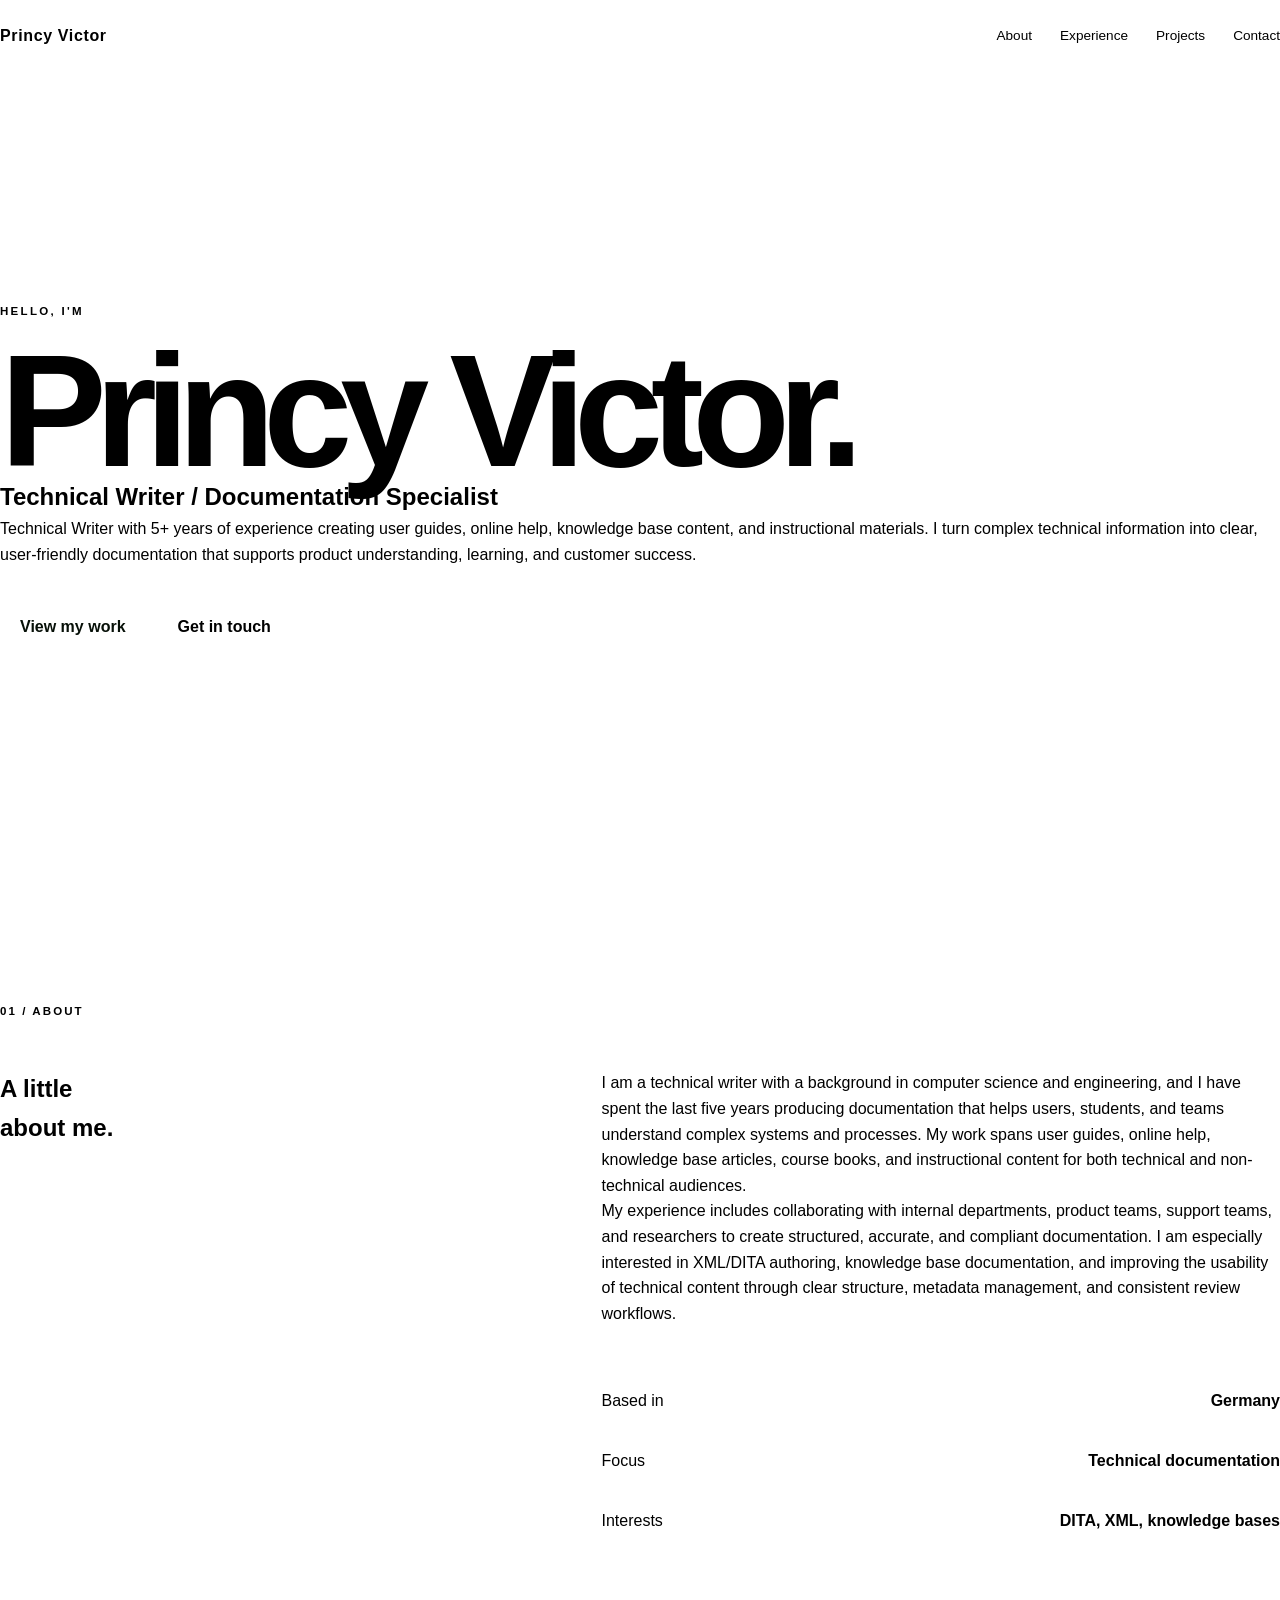
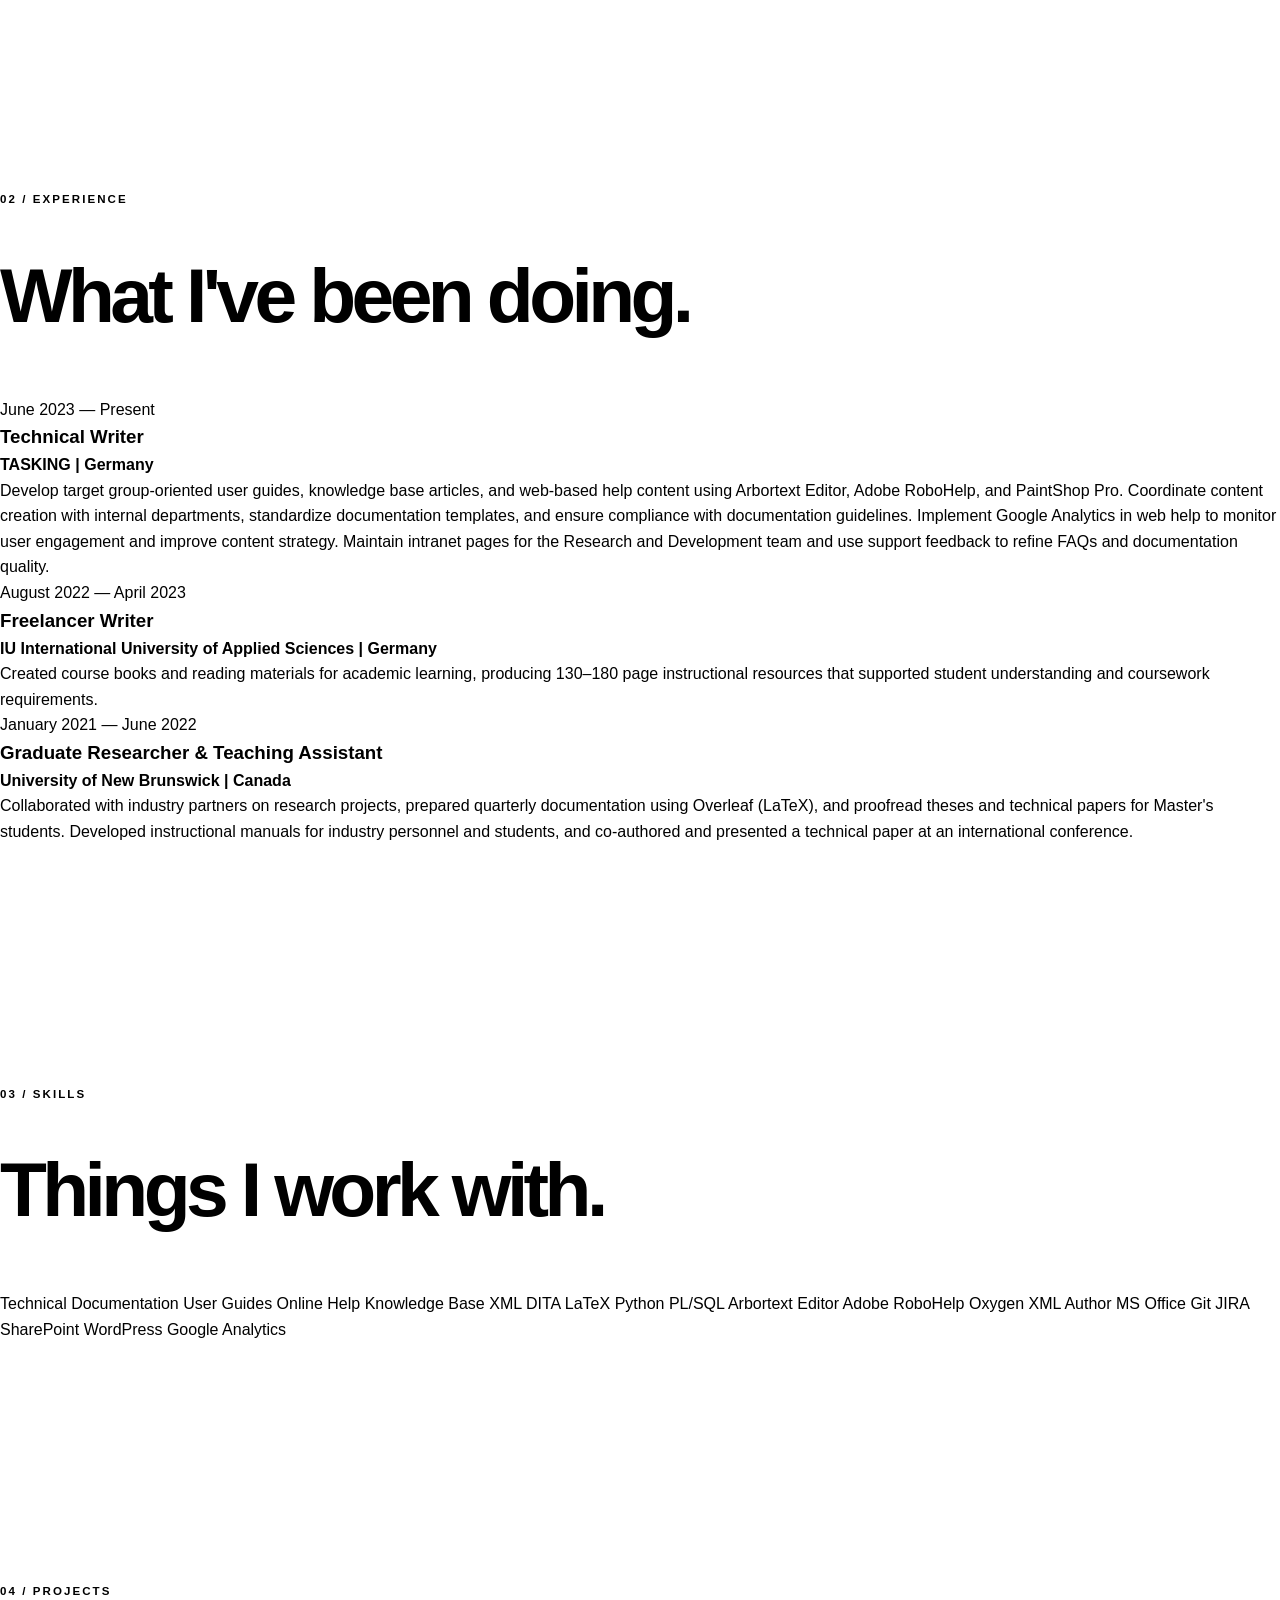
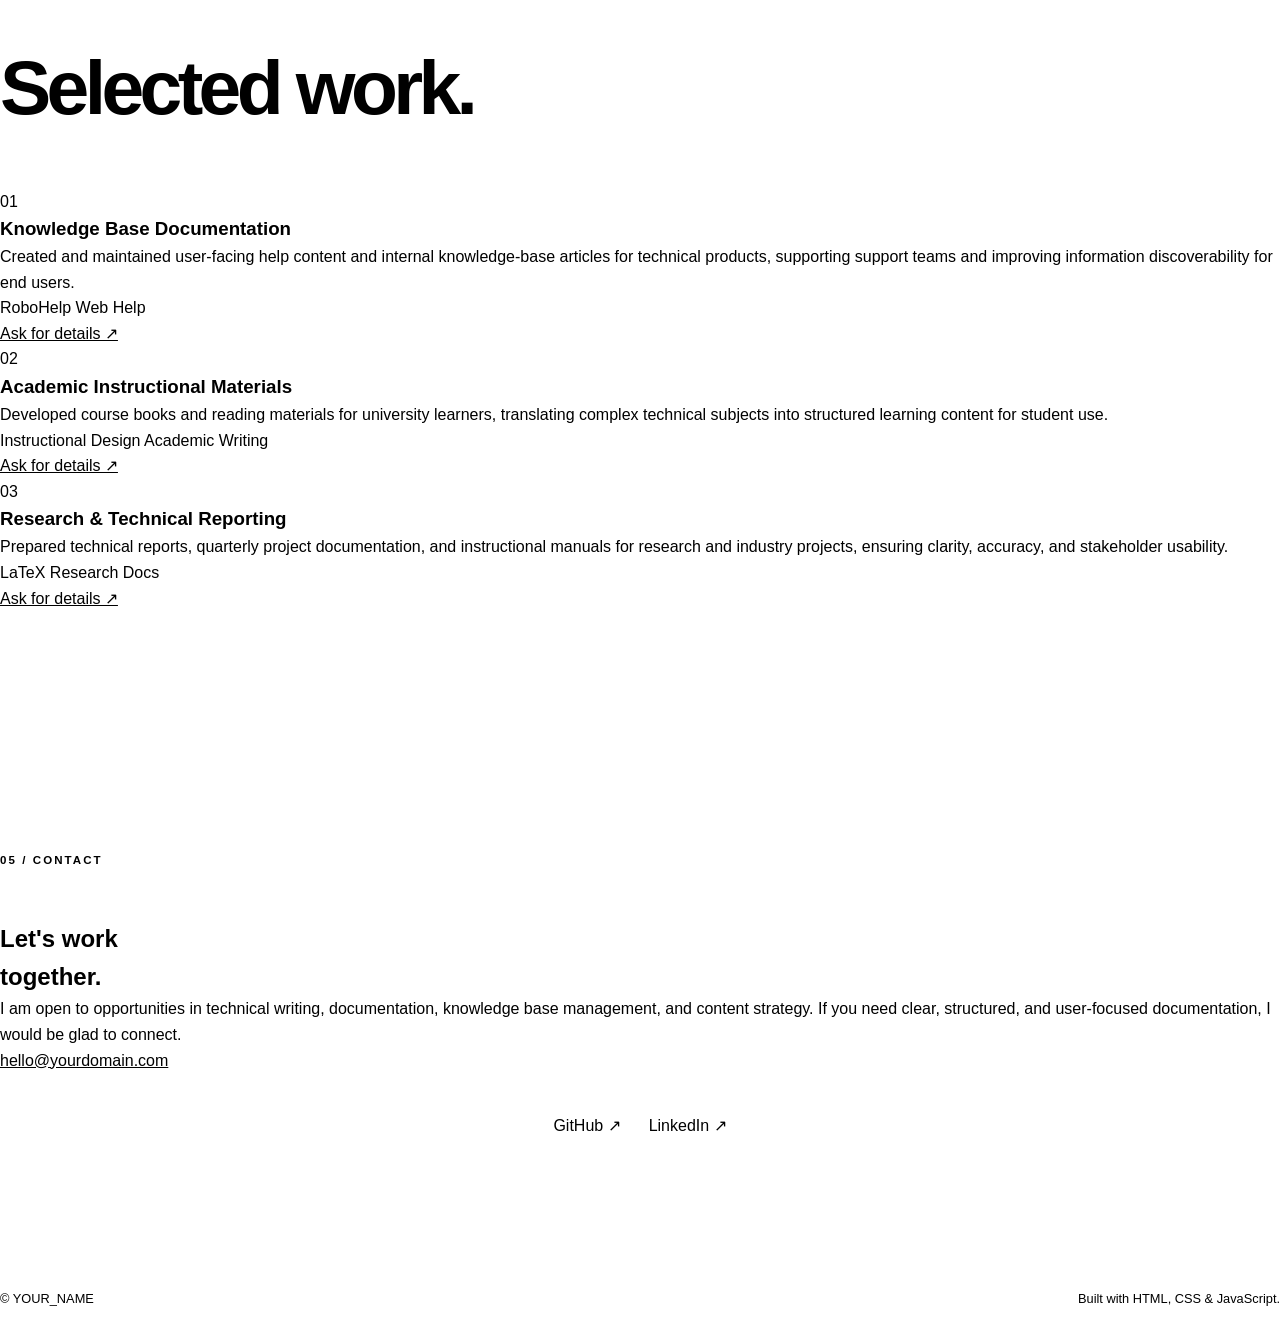
==== commit e2c3da8f: "Update index file for website" ====
--- a/index.html
+++ b/index.html
@@ -1,4 +1,3 @@
-```html
 <!DOCTYPE html>
 <html lang="en">
 <head>
@@ -7,88 +6,77 @@
 
     <meta
         name="description"
-        content="Princy Victor — Technical Writer and Documentation Specialist. Technical documentation, user guides, online help, academic writing, research and structured content."
+        content="Princy Victor — personal website, portfolio and projects."
     >
 
-    <meta name="author" content="Princy Victor">
-
-    <title>Princy Victor | Technical Writer</title>
+    <title>Princy Victor — Personal Website</title>
 
     <link rel="stylesheet" href="style.css">
 </head>
 
 <body>
 
-    <!-- =========================
-         NAVIGATION
-    ========================== -->
-
-    <header class="site-header">
-
+    <!-- Navigation -->
+    <header class="header">
         <nav class="nav container">
 
             <a href="#home" class="logo">
-                PRINCy<span>.</span>
+                Princy Victor
             </a>
 
             <div class="nav-links">
                 <a href="#about">About</a>
-                <a href="#expertise">Expertise</a>
-                <a href="#work">Work</a>
-                <a href="#articles">Articles</a>
+                <a href="#experience">Experience</a>
+                <a href="#projects">Projects</a>
                 <a href="#contact">Contact</a>
             </div>
 
         </nav>
-
     </header>
 
 
     <main>
 
-        <!-- =========================
-             HERO
-        ========================== -->
-
+        <!-- Hero -->
         <section id="home" class="hero">
 
             <div class="container hero-content">
 
                 <p class="eyebrow">
-                    TECHNICAL WRITER · DOCUMENTATION SPECIALIST
+                    HELLO, I'M
                 </p>
 
                 <h1>
-                    Princy<br>
-                    Victor<span>.</span>
+                    Princy Victor<span>.</span>
                 </h1>
 
-                <p class="hero-intro">
-                    I turn complex technical information into
-                    clear, structured and useful documentation.
+                <h2>
+                    Technical Writer / Documentation Specialist
+                </h2>
+
+                <p class="hero-description">
+                    Technical Writer with 5+ years of experience creating user guides, online help,
+                    knowledge base content, and instructional materials. I turn complex technical
+                    information into clear, user-friendly documentation that supports product
+                    understanding, learning, and customer success.
                 </p>
 
                 <div class="hero-buttons">
-
-                    <a href="#work" class="button button-primary">
-                        Explore my work
+                    <a href="#projects" class="button button-primary">
+                        View my work
                     </a>
 
                     <a href="#contact" class="button button-secondary">
                         Get in touch
                     </a>
-
-                </div>
-
-            </div>
-
-        </section>
-
-
-        <!-- =========================
-             ABOUT
-        ========================== -->
-
+                </div>
+
+            </div>
+
+        </section>
+
+
+        <!-- About -->
         <section id="about" class="section">
 
             <div class="container">
@@ -99,600 +87,348 @@
 
                 <div class="about-grid">
 
-                    <div class="about-heading">
-
+                    <div>
                         <h2>
-                            Making technical
-                            information easier
-                            to understand.
-                        </h2>
-
-                    </div>
-
-
-                    <div class="about-content">
-
-                        <p class="lead">
-                            I am a Technical Writer with a background
-                            in Computer Science and more than five years
-                            of experience creating technical, academic
-                            and instructional content.
-                        </p>
-
-                        <p>
-                            My work focuses on transforming complex
-                            technical concepts into documentation that
-                            is clear, accurate, structured and accessible
-                            to its intended audience.
-                        </p>
-
-                        <p>
-                            I have worked on user guides, online help,
-                            WebHelp, course books, research papers,
-                            technical articles and other forms of
-                            structured documentation.
-                        </p>
-
-                        <div class="facts">
-
-                            <div class="fact">
-                                <span>Profession</span>
-                                <strong>Technical Writer</strong>
-                            </div>
-
-                            <div class="fact">
-                                <span>Background</span>
-                                <strong>Computer Science</strong>
-                            </div>
-
-                            <div class="fact">
-                                <span>Experience</span>
-                                <strong>5+ years</strong>
-                            </div>
-
-                            <div class="fact">
-                                <span>Specialisation</span>
-                                <strong>Technical Documentation</strong>
-                            </div>
-
-                        </div>
-
-                    </div>
-
-                </div>
-
-            </div>
-
-        </section>
-
-
-        <!-- =========================
-             EXPERTISE
-        ========================== -->
-
-        <section id="expertise" class="section section-dark">
-
-            <div class="container">
-
-                <div class="section-label">
-                    02 / EXPERTISE
-                </div>
-
-                <h2 class="section-title">
-                    What I do.
-                </h2>
-
-
-                <div class="expertise-grid">
-
-                    <article class="expertise-card">
-
-                        <span class="card-number">01</span>
-
-                        <h3>
-                            Technical Writing
-                        </h3>
-
-                        <p>
-                            Creating clear and structured technical
-                            content for products, applications and
-                            technical audiences.
-                        </p>
-
-                    </article>
-
-
-                    <article class="expertise-card">
-
-                        <span class="card-number">02</span>
-
-                        <h3>
-                            User Documentation
-                        </h3>
-
-                        <p>
-                            Developing user guides, instructional content,
-                            online help and documentation designed to help
-                            users understand and use products effectively.
-                        </p>
-
-                    </article>
-
-
-                    <article class="expertise-card">
-
-                        <span class="card-number">03</span>
-
-                        <h3>
-                            Structured Documentation
-                        </h3>
-
-                        <p>
-                            Working with structured authoring approaches
-                            and technologies including DITA and XML-based
-                            documentation.
-                        </p>
-
-                    </article>
-
-
-                    <article class="expertise-card">
-
-                        <span class="card-number">04</span>
-
-                        <h3>
-                            Academic Writing
-                        </h3>
-
-                        <p>
-                            Developing academic and educational content,
-                            including course books, research papers,
-                            technical papers and supporting material.
-                        </p>
-
-                    </article>
-
-
-                    <article class="expertise-card">
-
-                        <span class="card-number">05</span>
-
-                        <h3>
-                            Research & Editing
-                        </h3>
-
-                        <p>
-                            Researching technical subjects, reviewing
-                            content and improving documents for clarity,
-                            consistency, grammar and readability.
-                        </p>
-
-                    </article>
-
-
-                    <article class="expertise-card">
-
-                        <span class="card-number">06</span>
-
-                        <h3>
-                            Technical Articles
-                        </h3>
-
-                        <p>
-                            Researching and writing articles that explain
-                            technical subjects in a practical and
-                            accessible way.
-                        </p>
-
-                    </article>
-
-                </div>
-
-            </div>
-
-        </section>
-
-
-        <!-- =========================
-             SELECTED WORK
-        ========================== -->
-
-        <section id="work" class="section">
-
-            <div class="container">
-
-                <div class="section-label">
-                    03 / SELECTED WORK
-                </div>
-
-                <h2 class="section-title">
-                    Documentation & writing.
-                </h2>
-
-
-                <div class="work-list">
-
-                    <article class="work-item">
-
-                        <div class="work-number">
-                            01
-                        </div>
-
-                        <div class="work-content">
-
-                            <p class="work-type">
-                                TECHNICAL DOCUMENTATION
-                            </p>
-
-                            <h3>
-                                User Guides & Online Help
-                            </h3>
-
-                            <p>
-                                Creating and maintaining user-focused
-                                documentation, including user guides,
-                                online help and WebHelp content.
-                            </p>
-
-                            <div class="tags">
-                                <span>DITA</span>
-                                <span>Arbortext Editor</span>
-                                <span>Adobe RoboHelp</span>
-                                <span>Oxygen XML Author</span>
-                            </div>
-
-                        </div>
-
-                    </article>
-
-
-                    <article class="work-item">
-
-                        <div class="work-number">
-                            02
-                        </div>
-
-                        <div class="work-content">
-
-                            <p class="work-type">
-                                EDUCATIONAL CONTENT
-                            </p>
-
-                            <h3>
-                                Course Books
-                            </h3>
-
-                            <p>
-                                Developing structured course books and
-                                supporting educational content from
-                                module descriptions, including reading
-                                material and assessment-related content.
-                            </p>
-
-                            <div class="tags">
-                                <span>Course Books</span>
-                                <span>Technical Writing</span>
-                                <span>Microsoft Word</span>
-                                <span>PowerPoint</span>
-                            </div>
-
-                        </div>
-
-                    </article>
-
-
-                    <article class="work-item">
-
-                        <div class="work-number">
-                            03
-                        </div>
-
-                        <div class="work-content">
-
-                            <p class="work-type">
-                                RESEARCH & TECHNICAL WRITING
-                            </p>
-
-                            <h3>
-                                Research Papers
-                            </h3>
-
-                            <p>
-                                Contributing to industry-related projects,
-                                documenting project outcomes and working
-                                on research and technical papers.
-                            </p>
-
-                            <div class="tags">
-                                <span>Research</span>
-                                <span>Technical Writing</span>
-                                <span>Overleaf</span>
-                                <span>Editing</span>
-                            </div>
-
-                        </div>
-
-                    </article>
-
-
-                    <article class="work-item">
-
-                        <div class="work-number">
-                            04
-                        </div>
-
-                        <div class="work-content">
-
-                            <p class="work-type">
-                                ONLINE CONTENT
-                            </p>
-
-                            <h3>
-                                Technical Articles
-                            </h3>
-
-                            <p>
-                                Researching and writing technical articles
-                                on software, documentation workflows,
-                                tools and computer-science-related topics.
-                            </p>
-
-                            <div class="tags">
-                                <span>Technical Articles</span>
-                                <span>Research</span>
-                                <span>Documentation</span>
-                            </div>
-
-                        </div>
-
-                    </article>
-
-                </div>
-
-            </div>
-
-        </section>
-
-
-        <!-- =========================
-             TOOLS
-        ========================== -->
-
-        <section class="section section-dark">
-
-            <div class="container">
-
-                <div class="section-label">
-                    04 / TOOLS
-                </div>
-
-                <h2 class="section-title">
-                    Tools & technologies.
-                </h2>
-
-
-                <div class="tools-grid">
-
-                    <div class="tool-group">
-
-                        <h3>
-                            Documentation
-                        </h3>
-
-                        <div class="tool-list">
-                            <span>DITA</span>
-                            <span>Arbortext Editor</span>
-                            <span>Adobe RoboHelp</span>
-                            <span>Oxygen XML Author</span>
-                        </div>
-
-                    </div>
-
-
-                    <div class="tool-group">
-
-                        <h3>
-                            Writing & Research
-                        </h3>
-
-                        <div class="tool-list">
-                            <span>Technical Writing</span>
-                            <span>Academic Writing</span>
-                            <span>Editing</span>
-                            <span>Proofreading</span>
-                            <span>Overleaf</span>
-                            <span>Jupyter</span>
-                        </div>
-
-                    </div>
-
-
-                    <div class="tool-group">
-
-                        <h3>
-                            Productivity
-                        </h3>
-
-                        <div class="tool-list">
-                            <span>Microsoft Word</span>
-                            <span>PowerPoint</span>
-                            <span>Visio</span>
-                            <span>Grammarly</span>
-                        </div>
-
-                    </div>
-
-                </div>
-
-            </div>
-
-        </section>
-
-
-        <!-- =========================
-             ARTICLES
-        ========================== -->
-
-        <section id="articles" class="section">
-
-            <div class="container">
-
-                <div class="section-label">
-                    05 / WRITING
-                </div>
-
-                <div class="articles-heading">
-
-                    <div>
-                        <h2 class="section-title">
-                            From my writing desk.
+                            A little<br>
+                            about me.
                         </h2>
                     </div>
 
-                    <p>
-                        A selection of technical articles and
-                        documentation-related content.
-                    </p>
-
-                </div>
-
-
-                <div class="articles-grid">
-
-                    <article class="article-card">
-
-                        <p class="article-date">
-                            2025
+                    <div class="about-text">
+
+                        <p>
+                            I am a technical writer with a background in computer science and engineering,
+                            and I have spent the last five years producing documentation that helps users,
+                            students, and teams understand complex systems and processes. My work spans user
+                            guides, online help, knowledge base articles, course books, and instructional
+                            content for both technical and non-technical audiences.
                         </p>
 
+                        <p>
+                            My experience includes collaborating with internal departments, product teams,
+                            support teams, and researchers to create structured, accurate, and compliant
+                            documentation. I am especially interested in XML/DITA authoring, knowledge base
+                            documentation, and improving the usability of technical content through clear
+                            structure, metadata management, and consistent review workflows.
+                        </p>
+
+                        <div class="facts">
+
+                            <div class="fact">
+                                <span>Based in</span>
+                                <strong>Germany</strong>
+                            </div>
+
+                            <div class="fact">
+                                <span>Focus</span>
+                                <strong>Technical documentation</strong>
+                            </div>
+
+                            <div class="fact">
+                                <span>Interests</span>
+                                <strong>DITA, XML, knowledge bases</strong>
+                            </div>
+
+                        </div>
+
+                    </div>
+
+                </div>
+
+            </div>
+
+        </section>
+
+
+        <!-- Experience -->
+        <section id="experience" class="section section-dark">
+
+            <div class="container">
+
+                <div class="section-label">
+                    02 / EXPERIENCE
+                </div>
+
+                <h2 class="section-title">
+                    What I've been doing.
+                </h2>
+
+                <div class="experience-list">
+
+                    <article class="experience-item">
+
+                        <div class="experience-date">
+                            June 2023 — Present
+                        </div>
+
+                        <div class="experience-content">
+
+                            <h3>
+                                Technical Writer
+                            </h3>
+
+                            <h4>
+                                TASKING | Germany
+                            </h4>
+
+                            <p>
+                                Develop target group-oriented user guides, knowledge base articles, and
+                                web-based help content using Arbortext Editor, Adobe RoboHelp, and
+                                PaintShop Pro. Coordinate content creation with internal departments,
+                                standardize documentation templates, and ensure compliance with
+                                documentation guidelines. Implement Google Analytics in web help to monitor
+                                user engagement and improve content strategy. Maintain intranet pages for
+                                the Research and Development team and use support feedback to refine FAQs
+                                and documentation quality.
+                            </p>
+
+                        </div>
+
+                    </article>
+
+
+                    <article class="experience-item">
+
+                        <div class="experience-date">
+                            August 2022 — April 2023
+                        </div>
+
+                        <div class="experience-content">
+
+                            <h3>
+                                Freelancer Writer
+                            </h3>
+
+                            <h4>
+                                IU International University of Applied Sciences | Germany
+                            </h4>
+
+                            <p>
+                                Created course books and reading materials for academic learning, producing
+                                130–180 page instructional resources that supported student understanding and
+                                coursework requirements.
+                            </p>
+
+                        </div>
+
+                    </article>
+
+
+                    <article class="experience-item">
+
+                        <div class="experience-date">
+                            January 2021 — June 2022
+                        </div>
+
+                        <div class="experience-content">
+
+                            <h3>
+                                Graduate Researcher & Teaching Assistant
+                            </h3>
+
+                            <h4>
+                                University of New Brunswick | Canada
+                            </h4>
+
+                            <p>
+                                Collaborated with industry partners on research projects, prepared quarterly
+                                documentation using Overleaf (LaTeX), and proofread theses and technical papers
+                                for Master's students. Developed instructional manuals for industry personnel
+                                and students, and co-authored and presented a technical paper at an international
+                                conference.
+                            </p>
+
+                        </div>
+
+                    </article>
+
+                </div>
+
+            </div>
+
+        </section>
+
+
+        <!-- Skills -->
+        <section class="section">
+
+            <div class="container">
+
+                <div class="section-label">
+                    03 / SKILLS
+                </div>
+
+                <h2 class="section-title">
+                    Things I work with.
+                </h2>
+
+                <div class="skills">
+
+                    <span>Technical Documentation</span>
+                    <span>User Guides</span>
+                    <span>Online Help</span>
+                    <span>Knowledge Base</span>
+                    <span>XML</span>
+                    <span>DITA</span>
+                    <span>LaTeX</span>
+                    <span>Python</span>
+                    <span>PL/SQL</span>
+                    <span>Arbortext Editor</span>
+                    <span>Adobe RoboHelp</span>
+                    <span>Oxygen XML Author</span>
+                    <span>MS Office</span>
+                    <span>Git</span>
+                    <span>JIRA</span>
+                    <span>SharePoint</span>
+                    <span>WordPress</span>
+                    <span>Google Analytics</span>
+
+                </div>
+
+            </div>
+
+        </section>
+
+
+        <!-- Projects -->
+        <section id="projects" class="section section-dark">
+
+            <div class="container">
+
+                <div class="section-label">
+                    04 / PROJECTS
+                </div>
+
+                <h2 class="section-title">
+                    Selected work.
+                </h2>
+
+
+                <div class="projects-grid">
+
+                    <article class="project-card">
+
+                        <div class="project-number">
+                            01
+                        </div>
+
                         <h3>
-                            Git Installation and Notepad++
-                            Setup for Writers' Workflow
+                            Knowledge Base Documentation
                         </h3>
 
                         <p>
-                            A practical guide to setting up a
-                            documentation workflow using Git and
-                            Notepad++.
+                            Created and maintained user-facing help content and internal knowledge-base
+                            articles for technical products, supporting support teams and improving
+                            information discoverability for end users.
                         </p>
 
-                        <a
-                            href="https://princyvictor.wordpress.com/"
-                            target="_blank"
-                            rel="noopener"
-                        >
-                            Read article ↗
+                        <div class="project-tags">
+                            <span>RoboHelp</span>
+                            <span>Web Help</span>
+                        </div>
+
+                        <a href="#contact" rel="noopener">
+                            Ask for details ↗
                         </a>
 
                     </article>
 
 
-                    <article class="article-card">
-
-                        <p class="article-date">
-                            2024
+                    <article class="project-card">
+
+                        <div class="project-number">
+                            02
+                        </div>
+
+                        <h3>
+                            Academic Instructional Materials
+                        </h3>
+
+                        <p>
+                            Developed course books and reading materials for university learners, translating
+                            complex technical subjects into structured learning content for student use.
                         </p>
 
+                        <div class="project-tags">
+                            <span>Instructional Design</span>
+                            <span>Academic Writing</span>
+                        </div>
+
+                        <a href="#contact" rel="noopener">
+                            Ask for details ↗
+                        </a>
+
+                    </article>
+
+
+                    <article class="project-card">
+
+                        <div class="project-number">
+                            03
+                        </div>
+
                         <h3>
-                            How to Create a New API in SwaggerHub?
+                            Research & Technical Reporting
                         </h3>
 
                         <p>
-                            A practical walkthrough explaining how
-                            to create an API using SwaggerHub.
+                            Prepared technical reports, quarterly project documentation, and instructional
+                            manuals for research and industry projects, ensuring clarity, accuracy, and
+                            stakeholder usability.
                         </p>
 
-                        <a
-                            href="https://princyvictor.wordpress.com/"
-                            target="_blank"
-                            rel="noopener"
-                        >
-                            Read article ↗
+                        <div class="project-tags">
+                            <span>LaTeX</span>
+                            <span>Research Docs</span>
+                        </div>
+
+                        <a href="#contact" rel="noopener">
+                            Ask for details ↗
                         </a>
 
                     </article>
 
-
-                    <article class="article-card">
-
-                        <p class="article-date">
-                            2024
-                        </p>
-
-                        <h3>
-                            How to Change the Existing
-                            Color of an Icon?
-                        </h3>
-
-                        <p>
-                            A concise technical guide focused on
-                            modifying the appearance of an icon.
-                        </p>
-
-                        <a
-                            href="https://princyvictor.wordpress.com/"
-                            target="_blank"
-                            rel="noopener"
-                        >
-                            Read article ↗
-                        </a>
-
-                    </article>
-
-                </div>
-
-            </div>
-
-        </section>
-
-
-        <!-- =========================
-             CONTACT
-        ========================== -->
-
-        <section id="contact" class="contact-section">
-
-            <div class="container contact-content">
-
-                <p class="eyebrow">
-                    06 / CONTACT
+                </div>
+
+            </div>
+
+        </section>
+
+
+        <!-- Contact -->
+        <section id="contact" class="section contact">
+
+            <div class="container">
+
+                <div class="section-label">
+                    05 / CONTACT
+                </div>
+
+                <h2>
+                    Let's work<br>
+                    together<span>.</span>
+                </h2>
+
+                <p>
+                    I am open to opportunities in technical writing, documentation, knowledge base
+                    management, and content strategy. If you need clear, structured, and user-focused
+                    documentation, I would be glad to connect.
                 </p>
 
-                <h2>
-                    Let's talk<span>.</span>
-                </h2>
-
-                <p class="contact-intro">
-                    Interested in technical writing,
-                    documentation or collaboration?
-                </p>
+                <a class="email" href="mailto:hello@yourdomain.com">
+                    hello@yourdomain.com
+                </a>
 
                 <div class="social-links">
 
-                    <a
-                        href="https://princyvictor167.github.io/princyvictor.github.io/"
-                        target="_blank"
-                        rel="noopener"
-                    >
+                    <a href="#" target="_blank" rel="noopener">
                         GitHub ↗
                     </a>
 
-                    <a
-                        href="https://linkedin.com/in/princyvictor"
-                        target="_blank"
-                        rel="noopener"
-                    >
+                    <a href="#" target="_blank" rel="noopener">
                         LinkedIn ↗
                     </a>
 
-                    <a
-                        href="https://princyvictor.wordpress.com/"
-                        target="_blank"
-                        rel="noopener"
-                    >
-                        WordPress ↗
-                    </a>
-
                 </div>
 
             </div>
@@ -702,20 +438,17 @@
     </main>
 
 
-    <!-- =========================
-         FOOTER
-    ========================== -->
-
+    <!-- Footer -->
     <footer class="footer">
 
         <div class="container footer-content">
 
             <p>
-                © <span id="year"></span> Princy Victor
+                © <span id="year"></span> YOUR_NAME
             </p>
 
             <p>
-                Technical Writer · Documentation Specialist
+                Built with HTML, CSS & JavaScript.
             </p>
 
         </div>
@@ -726,5 +459,4 @@
     <script src="script.js"></script>
 
 </body>
-</html>
-```
+</html>
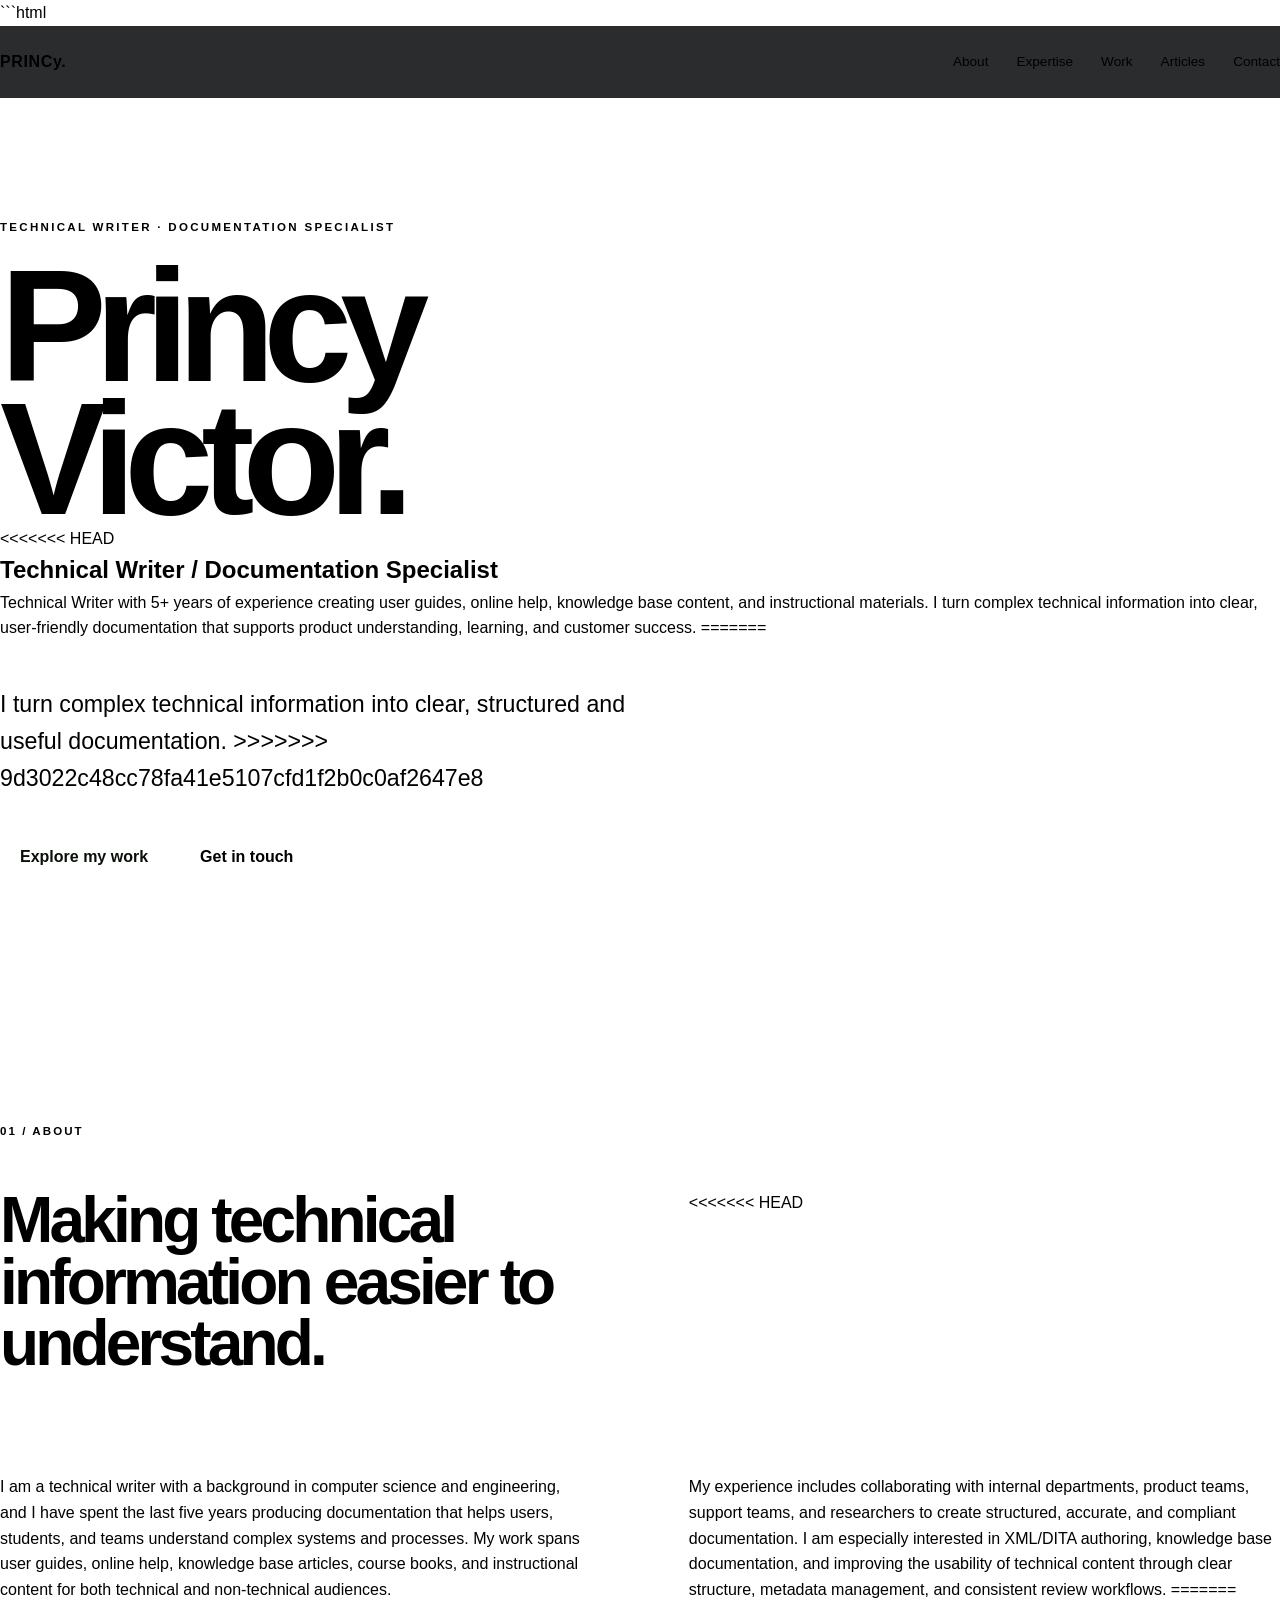
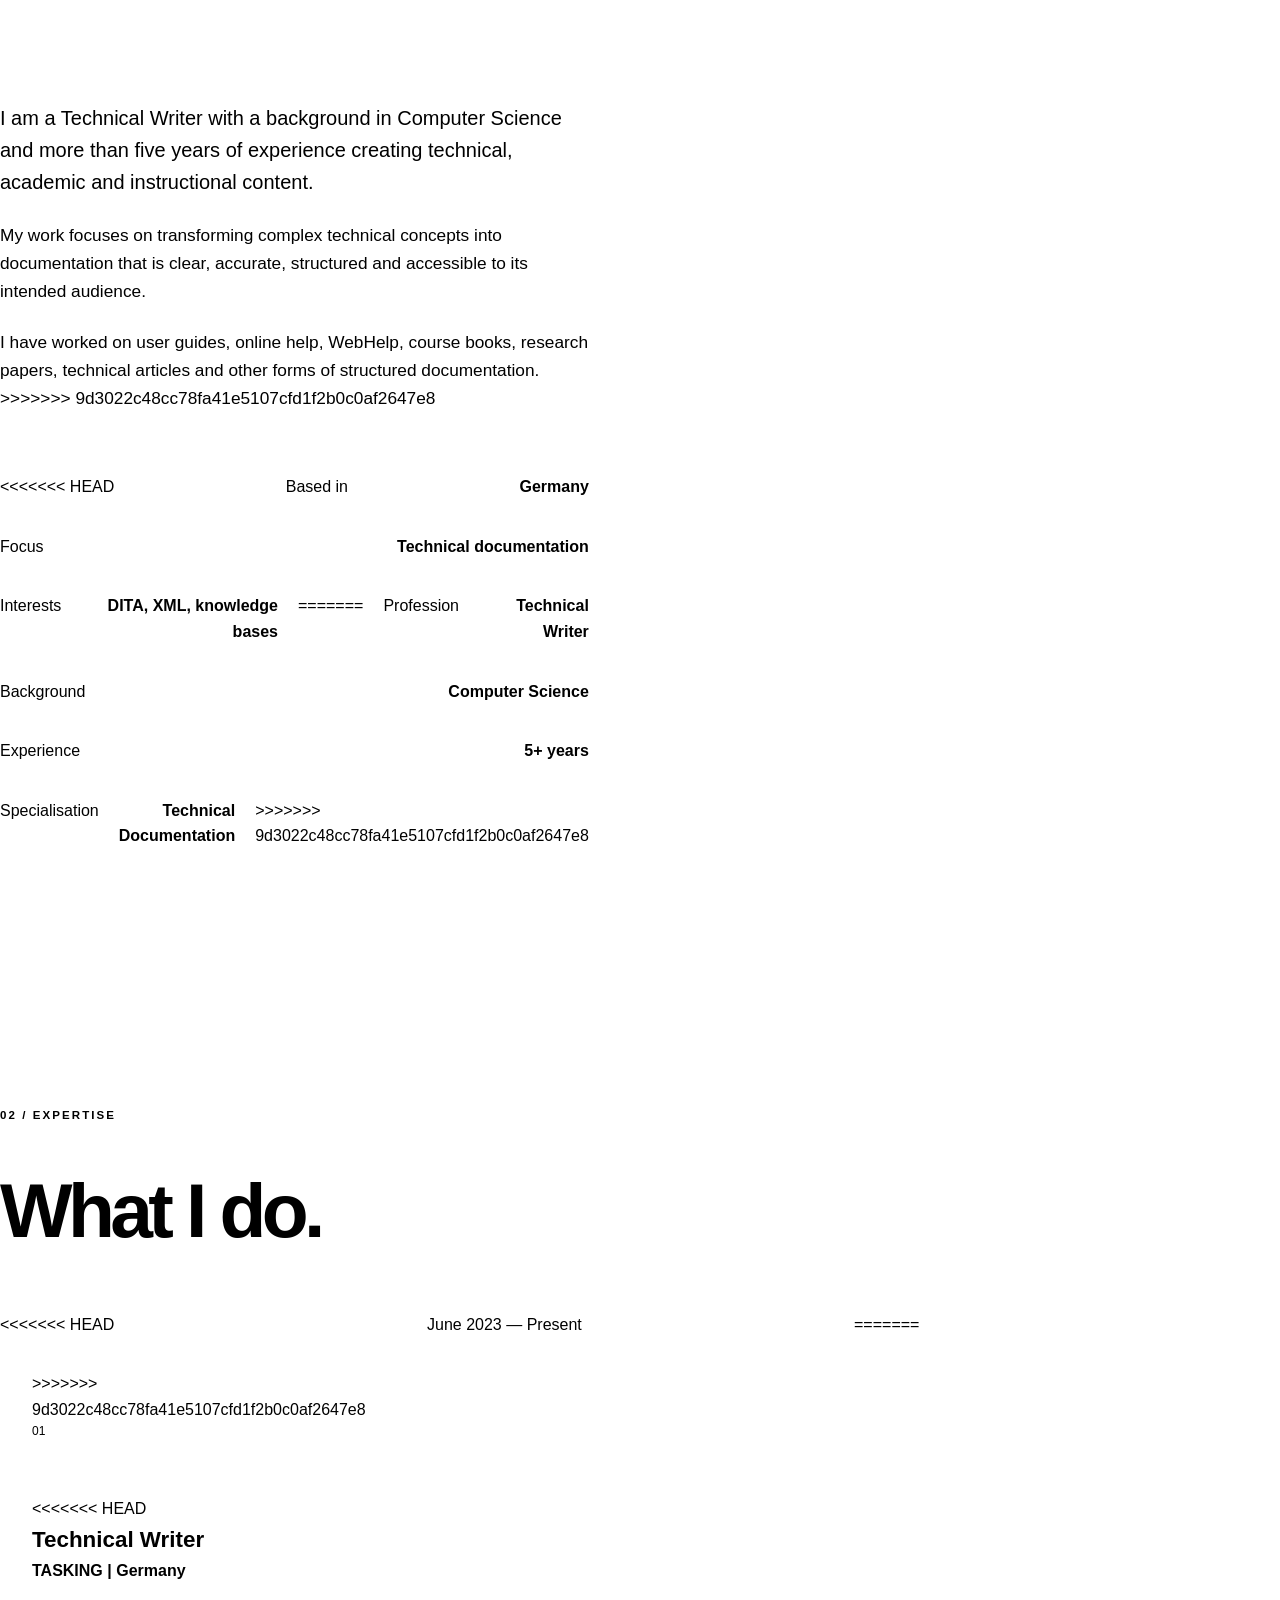
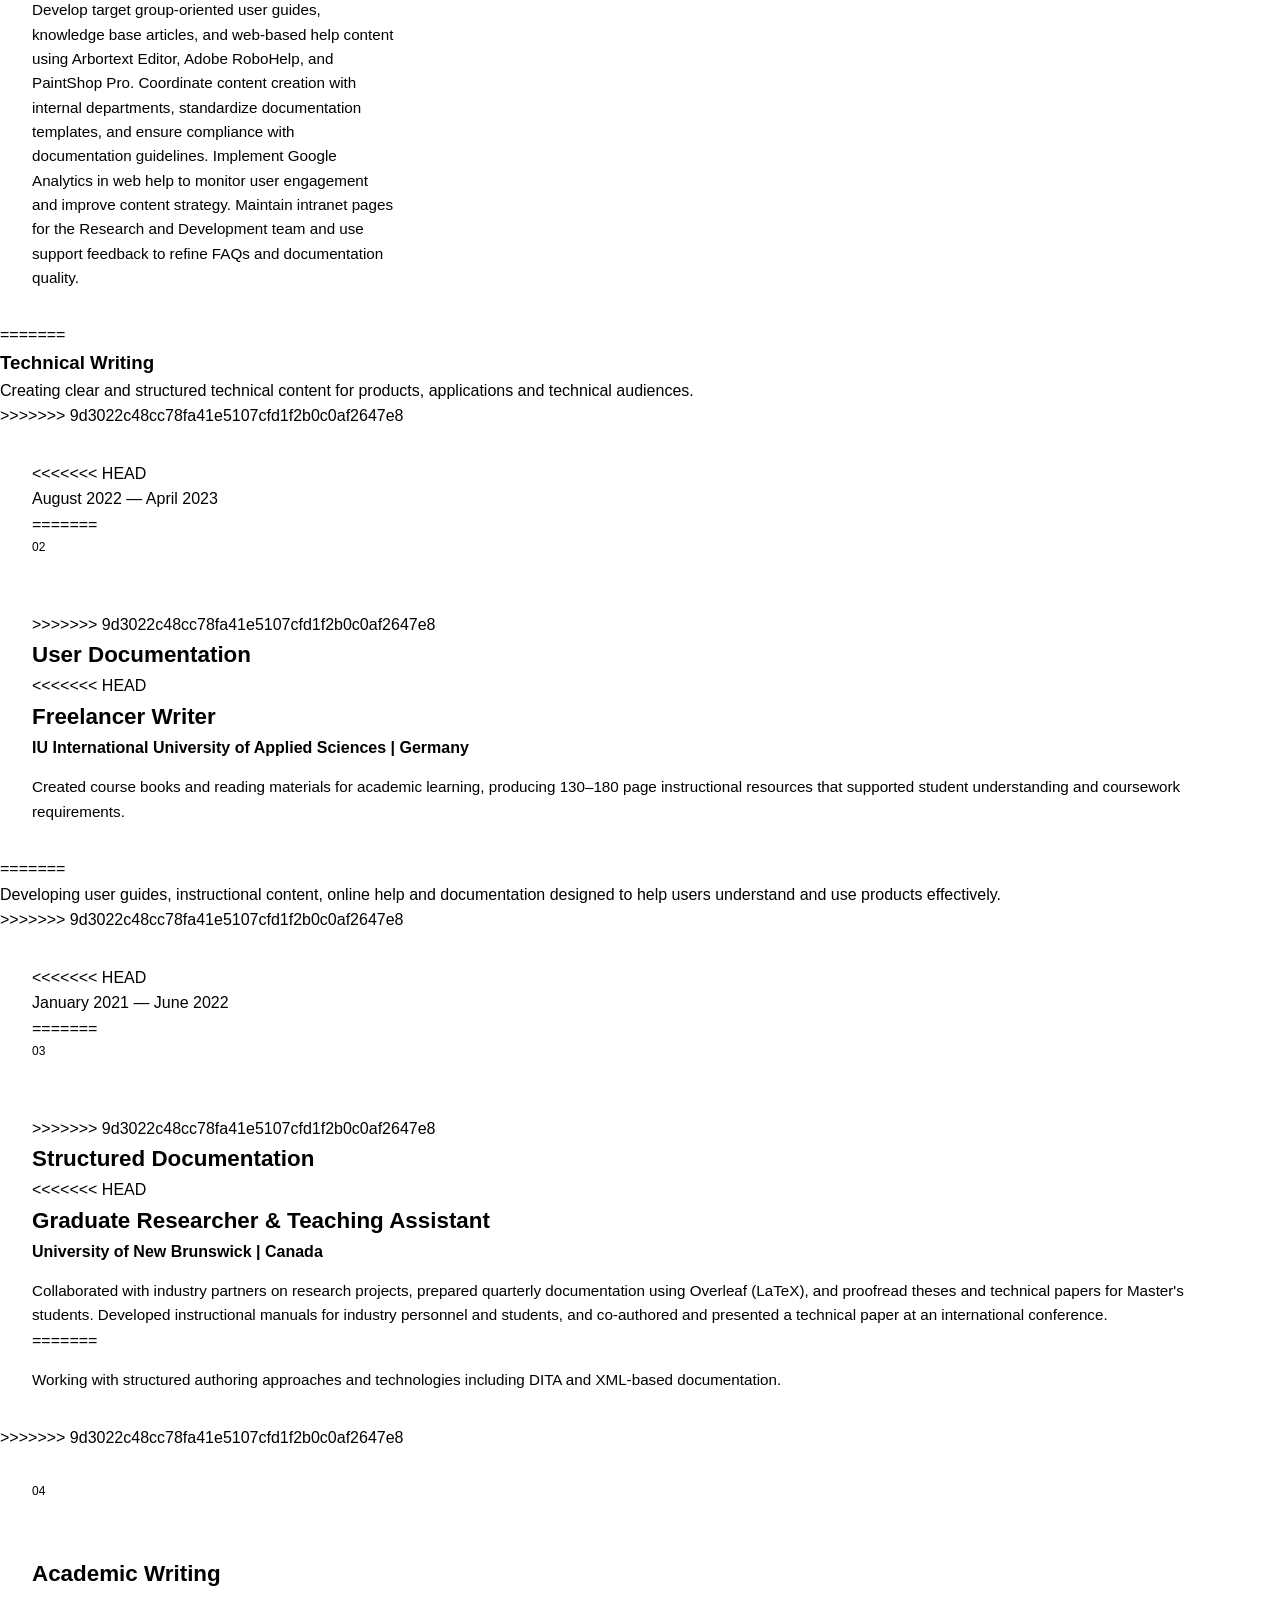
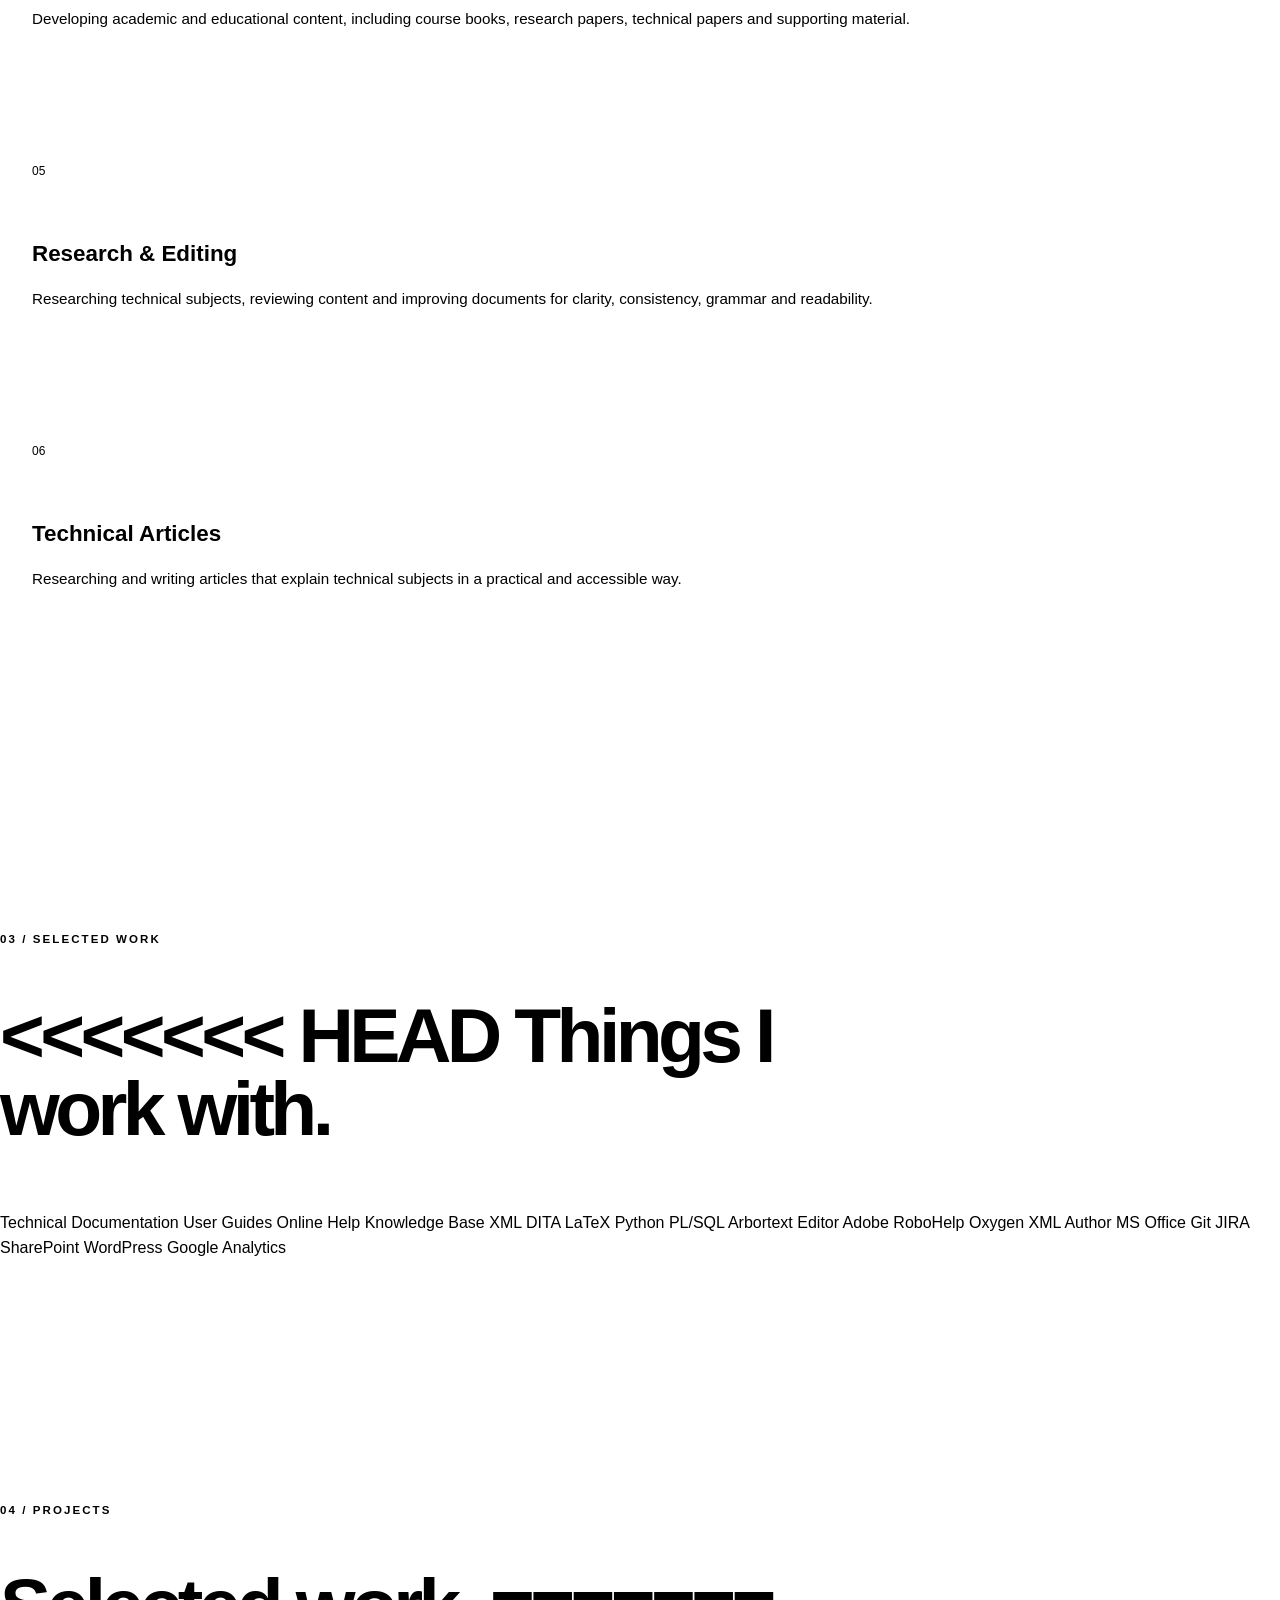
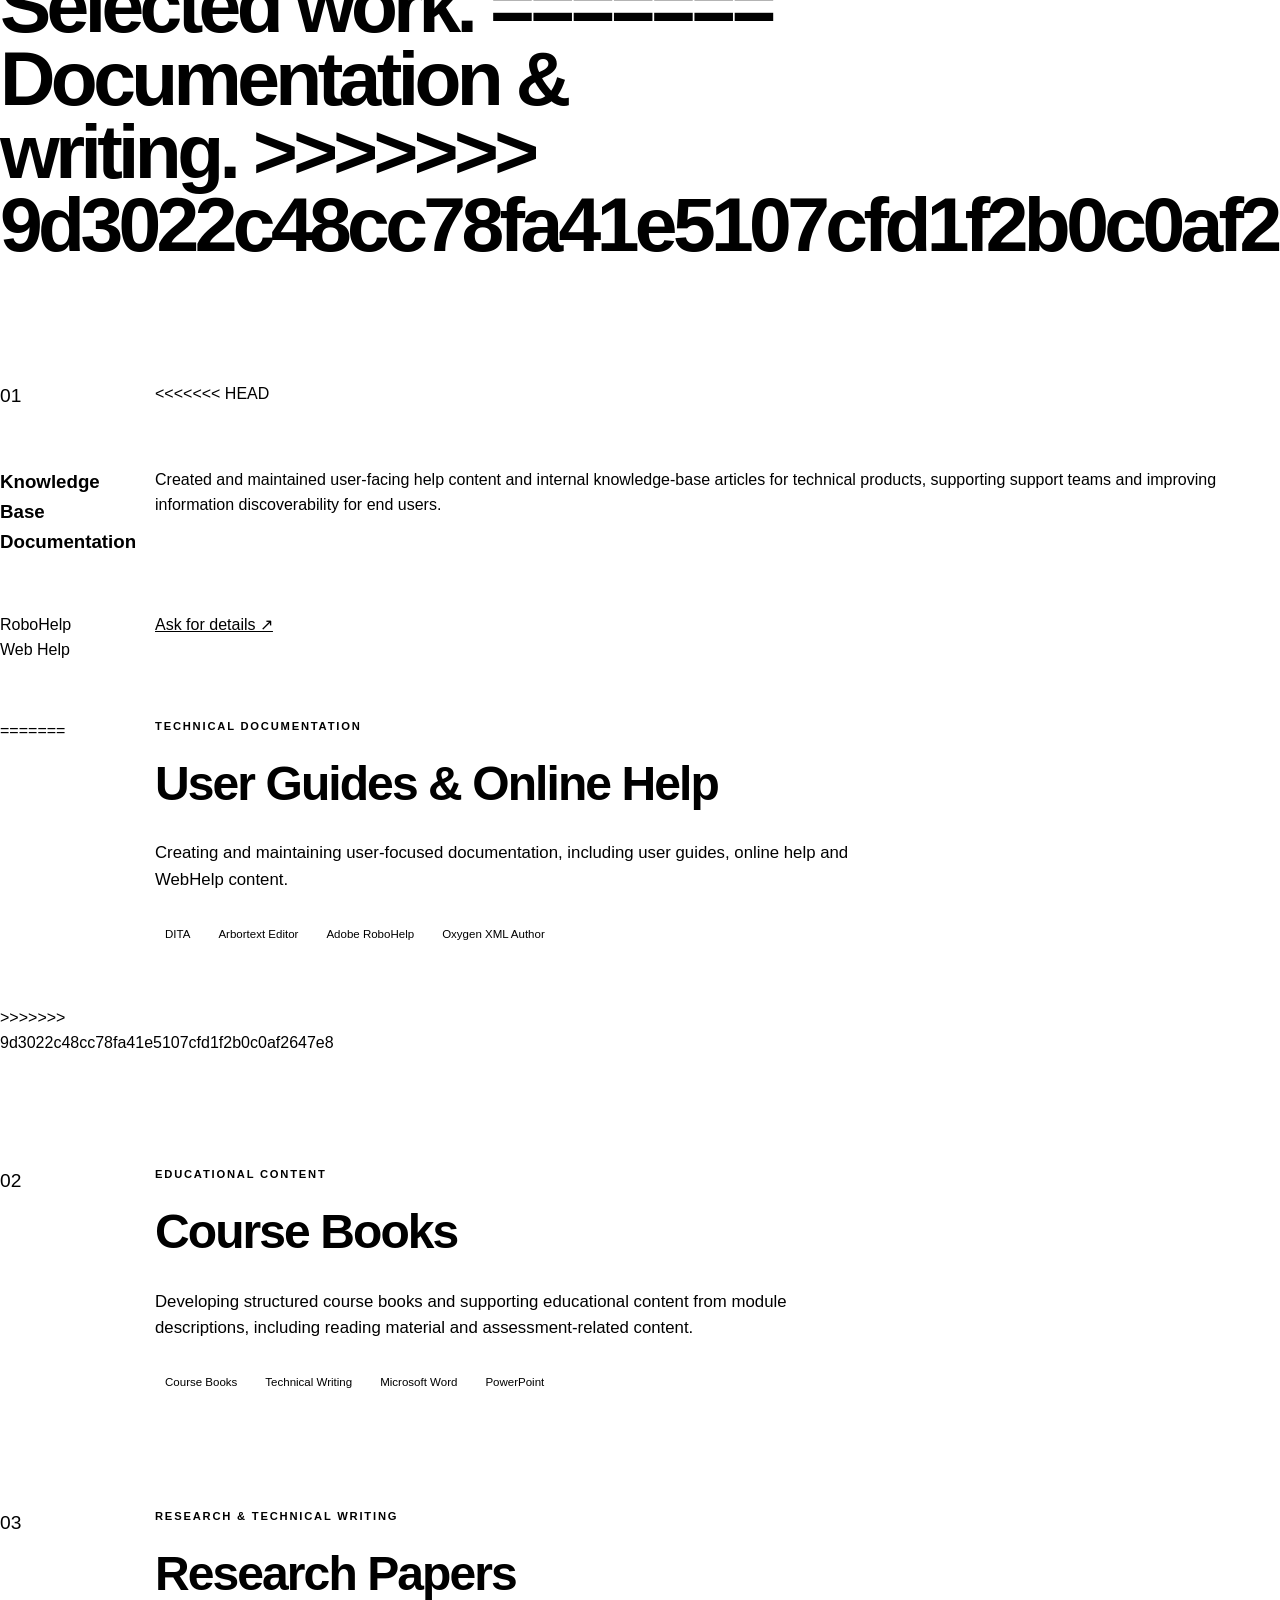
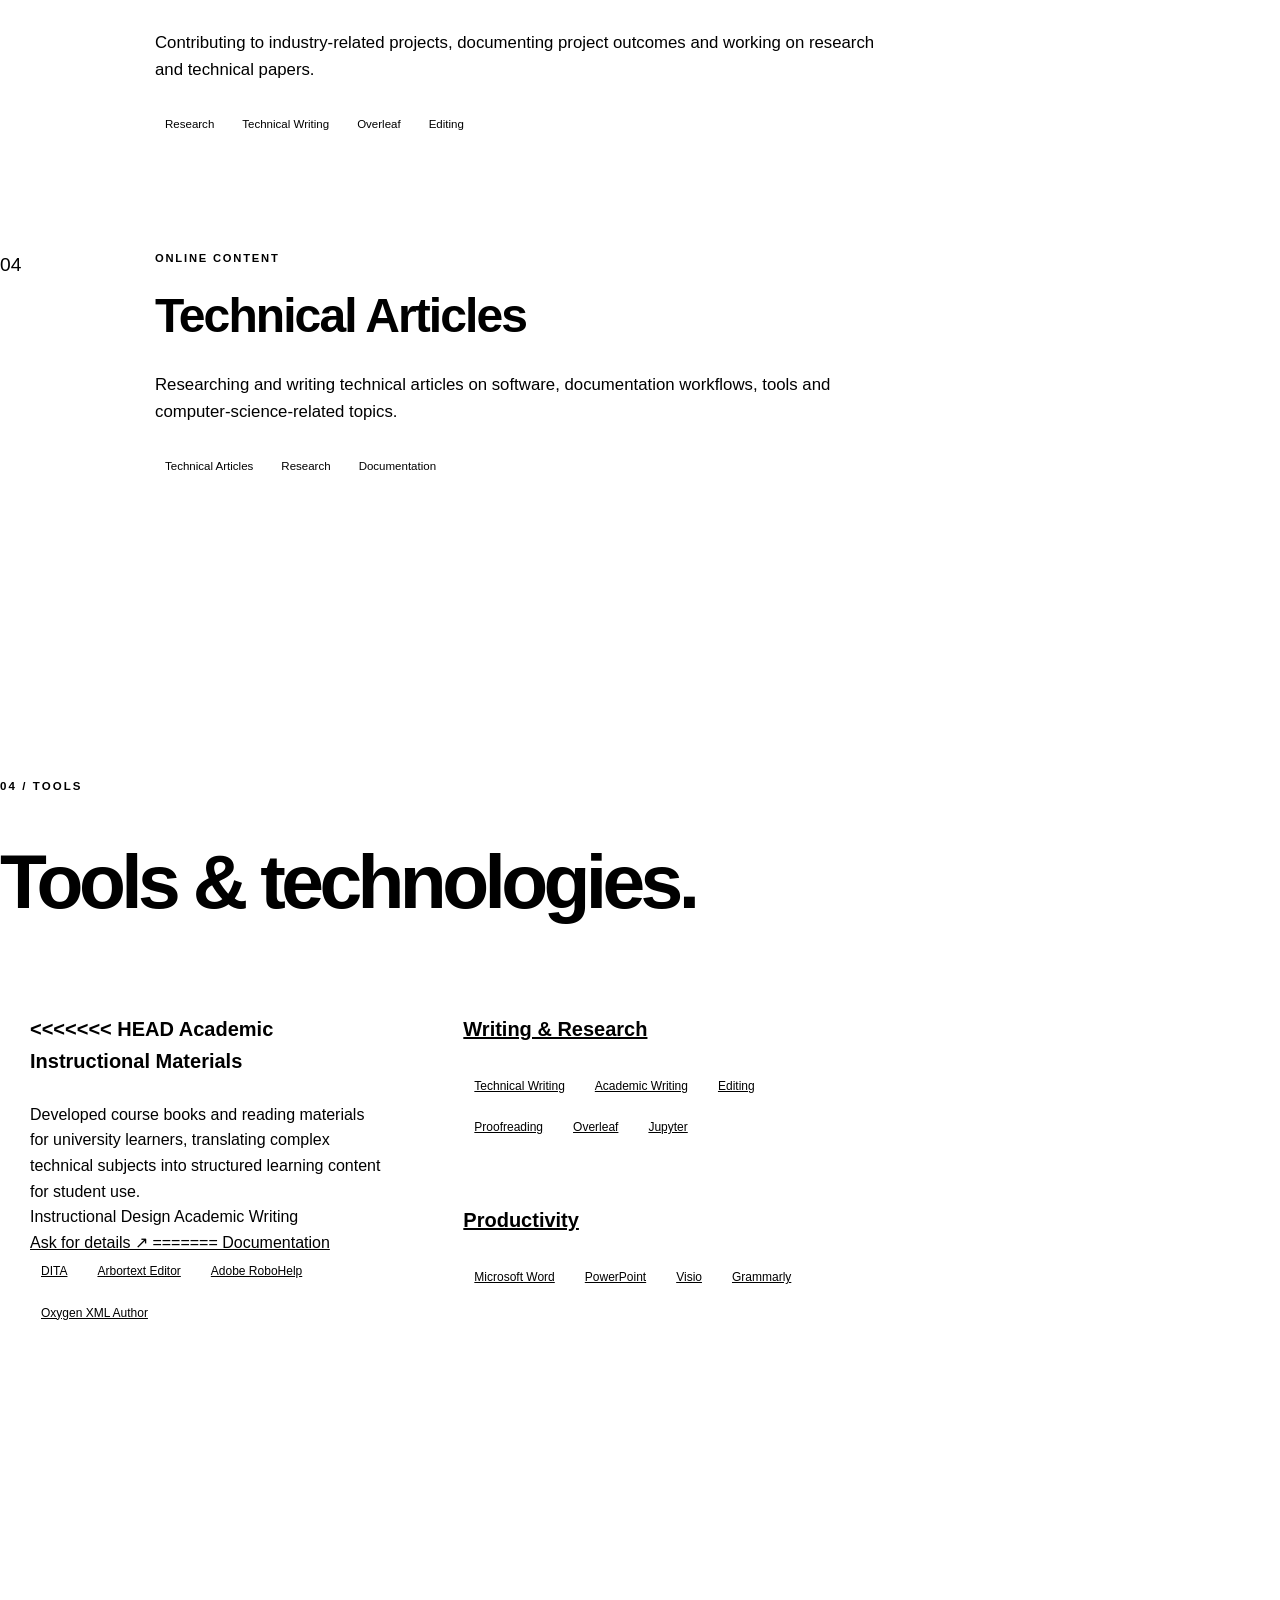
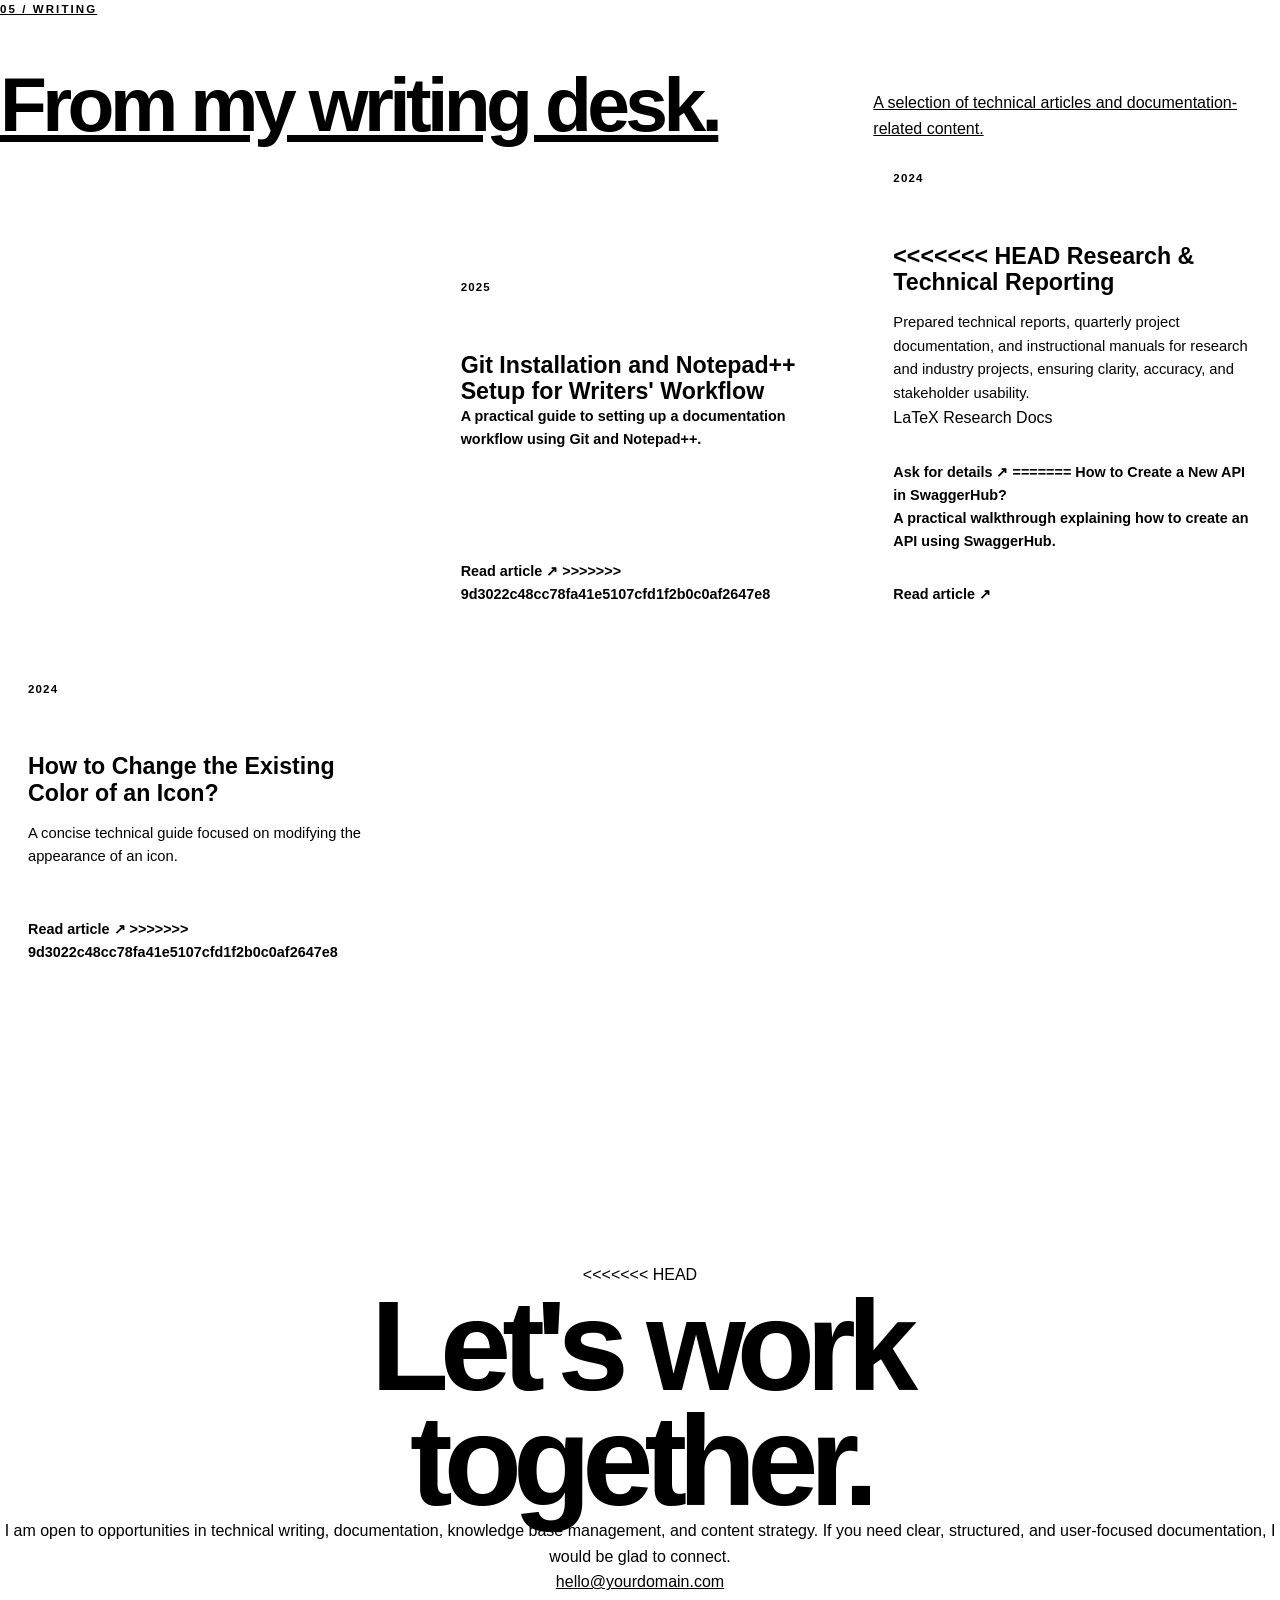
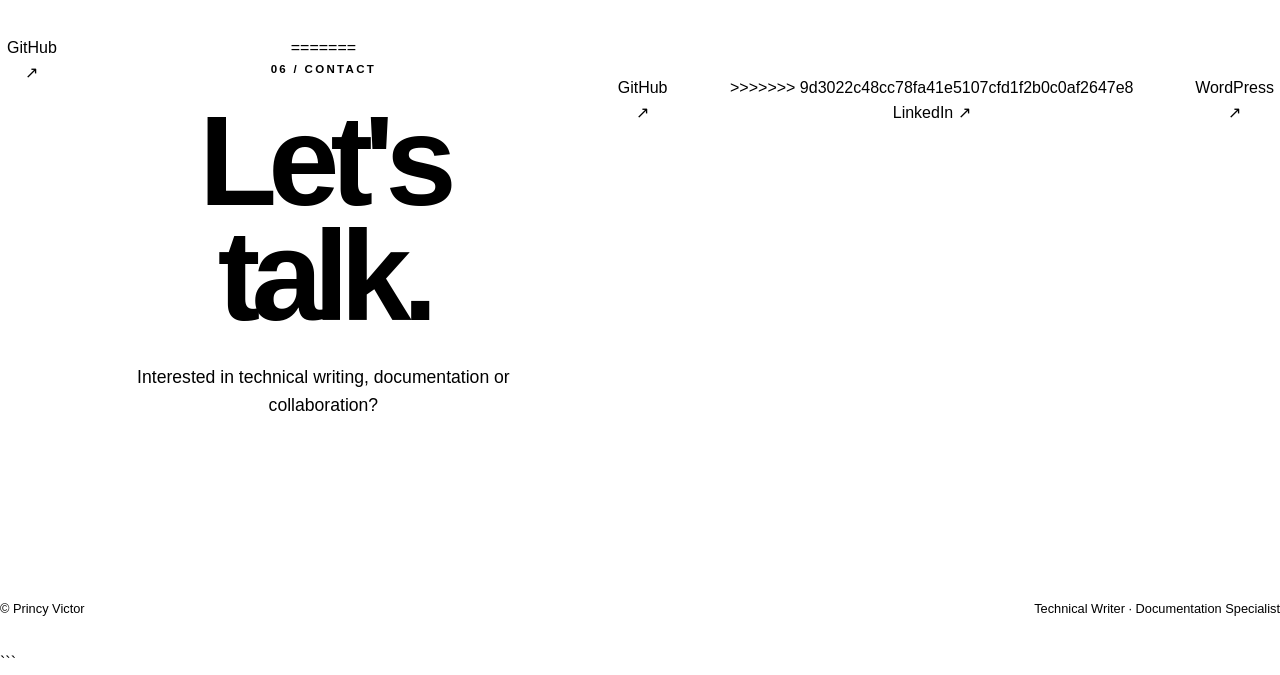
==== commit 1e6b41a6: "Merge branch 'main' of https://github.com/princyvictor167/princyvictor.github.io" ====
--- a/index.html
+++ b/index.html
@@ -1,3 +1,4 @@
+```html
 <!DOCTYPE html>
 <html lang="en">
 <head>
@@ -6,50 +7,63 @@
 
     <meta
         name="description"
-        content="Princy Victor — personal website, portfolio and projects."
+        content="Princy Victor — Technical Writer and Documentation Specialist. Technical documentation, user guides, online help, academic writing, research and structured content."
     >
 
-    <title>Princy Victor — Personal Website</title>
+    <meta name="author" content="Princy Victor">
+
+    <title>Princy Victor | Technical Writer</title>
 
     <link rel="stylesheet" href="style.css">
 </head>
 
 <body>
 
-    <!-- Navigation -->
-    <header class="header">
+    <!-- =========================
+         NAVIGATION
+    ========================== -->
+
+    <header class="site-header">
+
         <nav class="nav container">
 
             <a href="#home" class="logo">
-                Princy Victor
+                PRINCy<span>.</span>
             </a>
 
             <div class="nav-links">
                 <a href="#about">About</a>
-                <a href="#experience">Experience</a>
-                <a href="#projects">Projects</a>
+                <a href="#expertise">Expertise</a>
+                <a href="#work">Work</a>
+                <a href="#articles">Articles</a>
                 <a href="#contact">Contact</a>
             </div>
 
         </nav>
+
     </header>
 
 
     <main>
 
-        <!-- Hero -->
+        <!-- =========================
+             HERO
+        ========================== -->
+
         <section id="home" class="hero">
 
             <div class="container hero-content">
 
                 <p class="eyebrow">
-                    HELLO, I'M
+                    TECHNICAL WRITER · DOCUMENTATION SPECIALIST
                 </p>
 
                 <h1>
-                    Princy Victor<span>.</span>
+                    Princy<br>
+                    Victor<span>.</span>
                 </h1>
 
+<<<<<<< HEAD
                 <h2>
                     Technical Writer / Documentation Specialist
                 </h2>
@@ -59,16 +73,23 @@
                     knowledge base content, and instructional materials. I turn complex technical
                     information into clear, user-friendly documentation that supports product
                     understanding, learning, and customer success.
+=======
+                <p class="hero-intro">
+                    I turn complex technical information into
+                    clear, structured and useful documentation.
+>>>>>>> 9d3022c48cc78fa41e5107cfd1f2b0c0af2647e8
                 </p>
 
                 <div class="hero-buttons">
-                    <a href="#projects" class="button button-primary">
-                        View my work
+
+                    <a href="#work" class="button button-primary">
+                        Explore my work
                     </a>
 
                     <a href="#contact" class="button button-secondary">
                         Get in touch
                     </a>
+
                 </div>
 
             </div>
@@ -76,7 +97,10 @@
         </section>
 
 
-        <!-- About -->
+        <!-- =========================
+             ABOUT
+        ========================== -->
+
         <section id="about" class="section">
 
             <div class="container">
@@ -87,15 +111,18 @@
 
                 <div class="about-grid">
 
-                    <div>
+                    <div class="about-heading">
+
                         <h2>
-                            A little<br>
-                            about me.
+                            Making technical
+                            information easier
+                            to understand.
                         </h2>
+
                     </div>
 
-                    <div class="about-text">
-
+
+<<<<<<< HEAD
                         <p>
                             I am a technical writer with a background in computer science and engineering,
                             and I have spent the last five years producing documentation that helps users,
@@ -110,11 +137,35 @@
                             documentation. I am especially interested in XML/DITA authoring, knowledge base
                             documentation, and improving the usability of technical content through clear
                             structure, metadata management, and consistent review workflows.
+=======
+                    <div class="about-content">
+
+                        <p class="lead">
+                            I am a Technical Writer with a background
+                            in Computer Science and more than five years
+                            of experience creating technical, academic
+                            and instructional content.
+                        </p>
+
+                        <p>
+                            My work focuses on transforming complex
+                            technical concepts into documentation that
+                            is clear, accurate, structured and accessible
+                            to its intended audience.
+                        </p>
+
+                        <p>
+                            I have worked on user guides, online help,
+                            WebHelp, course books, research papers,
+                            technical articles and other forms of
+                            structured documentation.
+>>>>>>> 9d3022c48cc78fa41e5107cfd1f2b0c0af2647e8
                         </p>
 
                         <div class="facts">
 
                             <div class="fact">
+<<<<<<< HEAD
                                 <span>Based in</span>
                                 <strong>Germany</strong>
                             </div>
@@ -127,8 +178,27 @@
                             <div class="fact">
                                 <span>Interests</span>
                                 <strong>DITA, XML, knowledge bases</strong>
+=======
+                                <span>Profession</span>
+                                <strong>Technical Writer</strong>
                             </div>
 
+                            <div class="fact">
+                                <span>Background</span>
+                                <strong>Computer Science</strong>
+                            </div>
+
+                            <div class="fact">
+                                <span>Experience</span>
+                                <strong>5+ years</strong>
+                            </div>
+
+                            <div class="fact">
+                                <span>Specialisation</span>
+                                <strong>Technical Documentation</strong>
+>>>>>>> 9d3022c48cc78fa41e5107cfd1f2b0c0af2647e8
+                            </div>
+
                         </div>
 
                     </div>
@@ -140,29 +210,36 @@
         </section>
 
 
-        <!-- Experience -->
-        <section id="experience" class="section section-dark">
+        <!-- =========================
+             EXPERTISE
+        ========================== -->
+
+        <section id="expertise" class="section section-dark">
 
             <div class="container">
 
                 <div class="section-label">
-                    02 / EXPERIENCE
+                    02 / EXPERTISE
                 </div>
 
                 <h2 class="section-title">
-                    What I've been doing.
+                    What I do.
                 </h2>
 
-                <div class="experience-list">
-
-                    <article class="experience-item">
-
+
+                <div class="expertise-grid">
+
+<<<<<<< HEAD
                         <div class="experience-date">
                             June 2023 — Present
                         </div>
-
-                        <div class="experience-content">
-
+=======
+                    <article class="expertise-card">
+>>>>>>> 9d3022c48cc78fa41e5107cfd1f2b0c0af2647e8
+
+                        <span class="card-number">01</span>
+
+<<<<<<< HEAD
                             <h3>
                                 Technical Writer
                             </h3>
@@ -183,18 +260,36 @@
                             </p>
 
                         </div>
-
-                    </article>
-
-
-                    <article class="experience-item">
-
+=======
+                        <h3>
+                            Technical Writing
+                        </h3>
+
+                        <p>
+                            Creating clear and structured technical
+                            content for products, applications and
+                            technical audiences.
+                        </p>
+>>>>>>> 9d3022c48cc78fa41e5107cfd1f2b0c0af2647e8
+
+                    </article>
+
+
+                    <article class="expertise-card">
+
+<<<<<<< HEAD
                         <div class="experience-date">
                             August 2022 — April 2023
                         </div>
-
-                        <div class="experience-content">
-
+=======
+                        <span class="card-number">02</span>
+>>>>>>> 9d3022c48cc78fa41e5107cfd1f2b0c0af2647e8
+
+                        <h3>
+                            User Documentation
+                        </h3>
+
+<<<<<<< HEAD
                             <h3>
                                 Freelancer Writer
                             </h3>
@@ -210,18 +305,32 @@
                             </p>
 
                         </div>
-
-                    </article>
-
-
-                    <article class="experience-item">
-
+=======
+                        <p>
+                            Developing user guides, instructional content,
+                            online help and documentation designed to help
+                            users understand and use products effectively.
+                        </p>
+>>>>>>> 9d3022c48cc78fa41e5107cfd1f2b0c0af2647e8
+
+                    </article>
+
+
+                    <article class="expertise-card">
+
+<<<<<<< HEAD
                         <div class="experience-date">
                             January 2021 — June 2022
                         </div>
-
-                        <div class="experience-content">
-
+=======
+                        <span class="card-number">03</span>
+>>>>>>> 9d3022c48cc78fa41e5107cfd1f2b0c0af2647e8
+
+                        <h3>
+                            Structured Documentation
+                        </h3>
+
+<<<<<<< HEAD
                             <h3>
                                 Graduate Researcher & Teaching Assistant
                             </h3>
@@ -237,8 +346,64 @@
                                 and students, and co-authored and presented a technical paper at an international
                                 conference.
                             </p>
-
-                        </div>
+=======
+                        <p>
+                            Working with structured authoring approaches
+                            and technologies including DITA and XML-based
+                            documentation.
+                        </p>
+
+                    </article>
+
+>>>>>>> 9d3022c48cc78fa41e5107cfd1f2b0c0af2647e8
+
+                    <article class="expertise-card">
+
+                        <span class="card-number">04</span>
+
+                        <h3>
+                            Academic Writing
+                        </h3>
+
+                        <p>
+                            Developing academic and educational content,
+                            including course books, research papers,
+                            technical papers and supporting material.
+                        </p>
+
+                    </article>
+
+
+                    <article class="expertise-card">
+
+                        <span class="card-number">05</span>
+
+                        <h3>
+                            Research & Editing
+                        </h3>
+
+                        <p>
+                            Researching technical subjects, reviewing
+                            content and improving documents for clarity,
+                            consistency, grammar and readability.
+                        </p>
+
+                    </article>
+
+
+                    <article class="expertise-card">
+
+                        <span class="card-number">06</span>
+
+                        <h3>
+                            Technical Articles
+                        </h3>
+
+                        <p>
+                            Researching and writing articles that explain
+                            technical subjects in a practical and
+                            accessible way.
+                        </p>
 
                     </article>
 
@@ -249,16 +414,20 @@
         </section>
 
 
-        <!-- Skills -->
-        <section class="section">
+        <!-- =========================
+             SELECTED WORK
+        ========================== -->
+
+        <section id="work" class="section">
 
             <div class="container">
 
                 <div class="section-label">
-                    03 / SKILLS
+                    03 / SELECTED WORK
                 </div>
 
                 <h2 class="section-title">
+<<<<<<< HEAD
                     Things I work with.
                 </h2>
 
@@ -301,17 +470,21 @@
 
                 <h2 class="section-title">
                     Selected work.
+=======
+                    Documentation & writing.
+>>>>>>> 9d3022c48cc78fa41e5107cfd1f2b0c0af2647e8
                 </h2>
 
 
-                <div class="projects-grid">
-
-                    <article class="project-card">
-
-                        <div class="project-number">
+                <div class="work-list">
+
+                    <article class="work-item">
+
+                        <div class="work-number">
                             01
                         </div>
 
+<<<<<<< HEAD
                         <h3>
                             Knowledge Base Documentation
                         </h3>
@@ -331,16 +504,167 @@
                             Ask for details ↗
                         </a>
 
-                    </article>
-
-
-                    <article class="project-card">
-
-                        <div class="project-number">
+=======
+                        <div class="work-content">
+
+                            <p class="work-type">
+                                TECHNICAL DOCUMENTATION
+                            </p>
+
+                            <h3>
+                                User Guides & Online Help
+                            </h3>
+
+                            <p>
+                                Creating and maintaining user-focused
+                                documentation, including user guides,
+                                online help and WebHelp content.
+                            </p>
+
+                            <div class="tags">
+                                <span>DITA</span>
+                                <span>Arbortext Editor</span>
+                                <span>Adobe RoboHelp</span>
+                                <span>Oxygen XML Author</span>
+                            </div>
+
+                        </div>
+
+>>>>>>> 9d3022c48cc78fa41e5107cfd1f2b0c0af2647e8
+                    </article>
+
+
+                    <article class="work-item">
+
+                        <div class="work-number">
                             02
                         </div>
 
-                        <h3>
+                        <div class="work-content">
+
+                            <p class="work-type">
+                                EDUCATIONAL CONTENT
+                            </p>
+
+                            <h3>
+                                Course Books
+                            </h3>
+
+                            <p>
+                                Developing structured course books and
+                                supporting educational content from
+                                module descriptions, including reading
+                                material and assessment-related content.
+                            </p>
+
+                            <div class="tags">
+                                <span>Course Books</span>
+                                <span>Technical Writing</span>
+                                <span>Microsoft Word</span>
+                                <span>PowerPoint</span>
+                            </div>
+
+                        </div>
+
+                    </article>
+
+
+                    <article class="work-item">
+
+                        <div class="work-number">
+                            03
+                        </div>
+
+                        <div class="work-content">
+
+                            <p class="work-type">
+                                RESEARCH & TECHNICAL WRITING
+                            </p>
+
+                            <h3>
+                                Research Papers
+                            </h3>
+
+                            <p>
+                                Contributing to industry-related projects,
+                                documenting project outcomes and working
+                                on research and technical papers.
+                            </p>
+
+                            <div class="tags">
+                                <span>Research</span>
+                                <span>Technical Writing</span>
+                                <span>Overleaf</span>
+                                <span>Editing</span>
+                            </div>
+
+                        </div>
+
+                    </article>
+
+
+                    <article class="work-item">
+
+                        <div class="work-number">
+                            04
+                        </div>
+
+                        <div class="work-content">
+
+                            <p class="work-type">
+                                ONLINE CONTENT
+                            </p>
+
+                            <h3>
+                                Technical Articles
+                            </h3>
+
+                            <p>
+                                Researching and writing technical articles
+                                on software, documentation workflows,
+                                tools and computer-science-related topics.
+                            </p>
+
+                            <div class="tags">
+                                <span>Technical Articles</span>
+                                <span>Research</span>
+                                <span>Documentation</span>
+                            </div>
+
+                        </div>
+
+                    </article>
+
+                </div>
+
+            </div>
+
+        </section>
+
+
+        <!-- =========================
+             TOOLS
+        ========================== -->
+
+        <section class="section section-dark">
+
+            <div class="container">
+
+                <div class="section-label">
+                    04 / TOOLS
+                </div>
+
+                <h2 class="section-title">
+                    Tools & technologies.
+                </h2>
+
+
+                <div class="tools-grid">
+
+                    <div class="tool-group">
+
+                        <h3>
+<<<<<<< HEAD
                             Academic Instructional Materials
                         </h3>
 
@@ -356,18 +680,127 @@
 
                         <a href="#contact" rel="noopener">
                             Ask for details ↗
+=======
+                            Documentation
+                        </h3>
+
+                        <div class="tool-list">
+                            <span>DITA</span>
+                            <span>Arbortext Editor</span>
+                            <span>Adobe RoboHelp</span>
+                            <span>Oxygen XML Author</span>
+                        </div>
+
+                    </div>
+
+
+                    <div class="tool-group">
+
+                        <h3>
+                            Writing & Research
+                        </h3>
+
+                        <div class="tool-list">
+                            <span>Technical Writing</span>
+                            <span>Academic Writing</span>
+                            <span>Editing</span>
+                            <span>Proofreading</span>
+                            <span>Overleaf</span>
+                            <span>Jupyter</span>
+                        </div>
+
+                    </div>
+
+
+                    <div class="tool-group">
+
+                        <h3>
+                            Productivity
+                        </h3>
+
+                        <div class="tool-list">
+                            <span>Microsoft Word</span>
+                            <span>PowerPoint</span>
+                            <span>Visio</span>
+                            <span>Grammarly</span>
+                        </div>
+
+                    </div>
+
+                </div>
+
+            </div>
+
+        </section>
+
+
+        <!-- =========================
+             ARTICLES
+        ========================== -->
+
+        <section id="articles" class="section">
+
+            <div class="container">
+
+                <div class="section-label">
+                    05 / WRITING
+                </div>
+
+                <div class="articles-heading">
+
+                    <div>
+                        <h2 class="section-title">
+                            From my writing desk.
+                        </h2>
+                    </div>
+
+                    <p>
+                        A selection of technical articles and
+                        documentation-related content.
+                    </p>
+
+                </div>
+
+
+                <div class="articles-grid">
+
+                    <article class="article-card">
+
+                        <p class="article-date">
+                            2025
+                        </p>
+
+                        <h3>
+                            Git Installation and Notepad++
+                            Setup for Writers' Workflow
+                        </h3>
+
+                        <p>
+                            A practical guide to setting up a
+                            documentation workflow using Git and
+                            Notepad++.
+                        </p>
+
+                        <a
+                            href="https://princyvictor.wordpress.com/"
+                            target="_blank"
+                            rel="noopener"
+                        >
+                            Read article ↗
+>>>>>>> 9d3022c48cc78fa41e5107cfd1f2b0c0af2647e8
                         </a>
 
                     </article>
 
 
-                    <article class="project-card">
-
-                        <div class="project-number">
-                            03
-                        </div>
-
-                        <h3>
+                    <article class="article-card">
+
+                        <p class="article-date">
+                            2024
+                        </p>
+
+                        <h3>
+<<<<<<< HEAD
                             Research & Technical Reporting
                         </h3>
 
@@ -384,10 +817,53 @@
 
                         <a href="#contact" rel="noopener">
                             Ask for details ↗
+=======
+                            How to Create a New API in SwaggerHub?
+                        </h3>
+
+                        <p>
+                            A practical walkthrough explaining how
+                            to create an API using SwaggerHub.
+                        </p>
+
+                        <a
+                            href="https://princyvictor.wordpress.com/"
+                            target="_blank"
+                            rel="noopener"
+                        >
+                            Read article ↗
                         </a>
 
                     </article>
 
+
+                    <article class="article-card">
+
+                        <p class="article-date">
+                            2024
+                        </p>
+
+                        <h3>
+                            How to Change the Existing
+                            Color of an Icon?
+                        </h3>
+
+                        <p>
+                            A concise technical guide focused on
+                            modifying the appearance of an icon.
+                        </p>
+
+                        <a
+                            href="https://princyvictor.wordpress.com/"
+                            target="_blank"
+                            rel="noopener"
+                        >
+                            Read article ↗
+>>>>>>> 9d3022c48cc78fa41e5107cfd1f2b0c0af2647e8
+                        </a>
+
+                    </article>
+
                 </div>
 
             </div>
@@ -395,15 +871,15 @@
         </section>
 
 
-        <!-- Contact -->
-        <section id="contact" class="section contact">
-
-            <div class="container">
-
-                <div class="section-label">
-                    05 / CONTACT
-                </div>
-
+        <!-- =========================
+             CONTACT
+        ========================== -->
+
+        <section id="contact" class="contact-section">
+
+            <div class="container contact-content">
+
+<<<<<<< HEAD
                 <h2>
                     Let's work<br>
                     together<span>.</span>
@@ -426,9 +902,47 @@
                     </a>
 
                     <a href="#" target="_blank" rel="noopener">
+=======
+                <p class="eyebrow">
+                    06 / CONTACT
+                </p>
+
+                <h2>
+                    Let's talk<span>.</span>
+                </h2>
+
+                <p class="contact-intro">
+                    Interested in technical writing,
+                    documentation or collaboration?
+                </p>
+
+                <div class="social-links">
+
+                    <a
+                        href="https://princyvictor167.github.io/princyvictor.github.io/"
+                        target="_blank"
+                        rel="noopener"
+                    >
+                        GitHub ↗
+                    </a>
+
+                    <a
+                        href="https://linkedin.com/in/princyvictor"
+                        target="_blank"
+                        rel="noopener"
+                    >
+>>>>>>> 9d3022c48cc78fa41e5107cfd1f2b0c0af2647e8
                         LinkedIn ↗
                     </a>
 
+                    <a
+                        href="https://princyvictor.wordpress.com/"
+                        target="_blank"
+                        rel="noopener"
+                    >
+                        WordPress ↗
+                    </a>
+
                 </div>
 
             </div>
@@ -438,17 +952,20 @@
     </main>
 
 
-    <!-- Footer -->
+    <!-- =========================
+         FOOTER
+    ========================== -->
+
     <footer class="footer">
 
         <div class="container footer-content">
 
             <p>
-                © <span id="year"></span> YOUR_NAME
+                © <span id="year"></span> Princy Victor
             </p>
 
             <p>
-                Built with HTML, CSS & JavaScript.
+                Technical Writer · Documentation Specialist
             </p>
 
         </div>
@@ -459,4 +976,5 @@
     <script src="script.js"></script>
 
 </body>
-</html>+</html>
+```
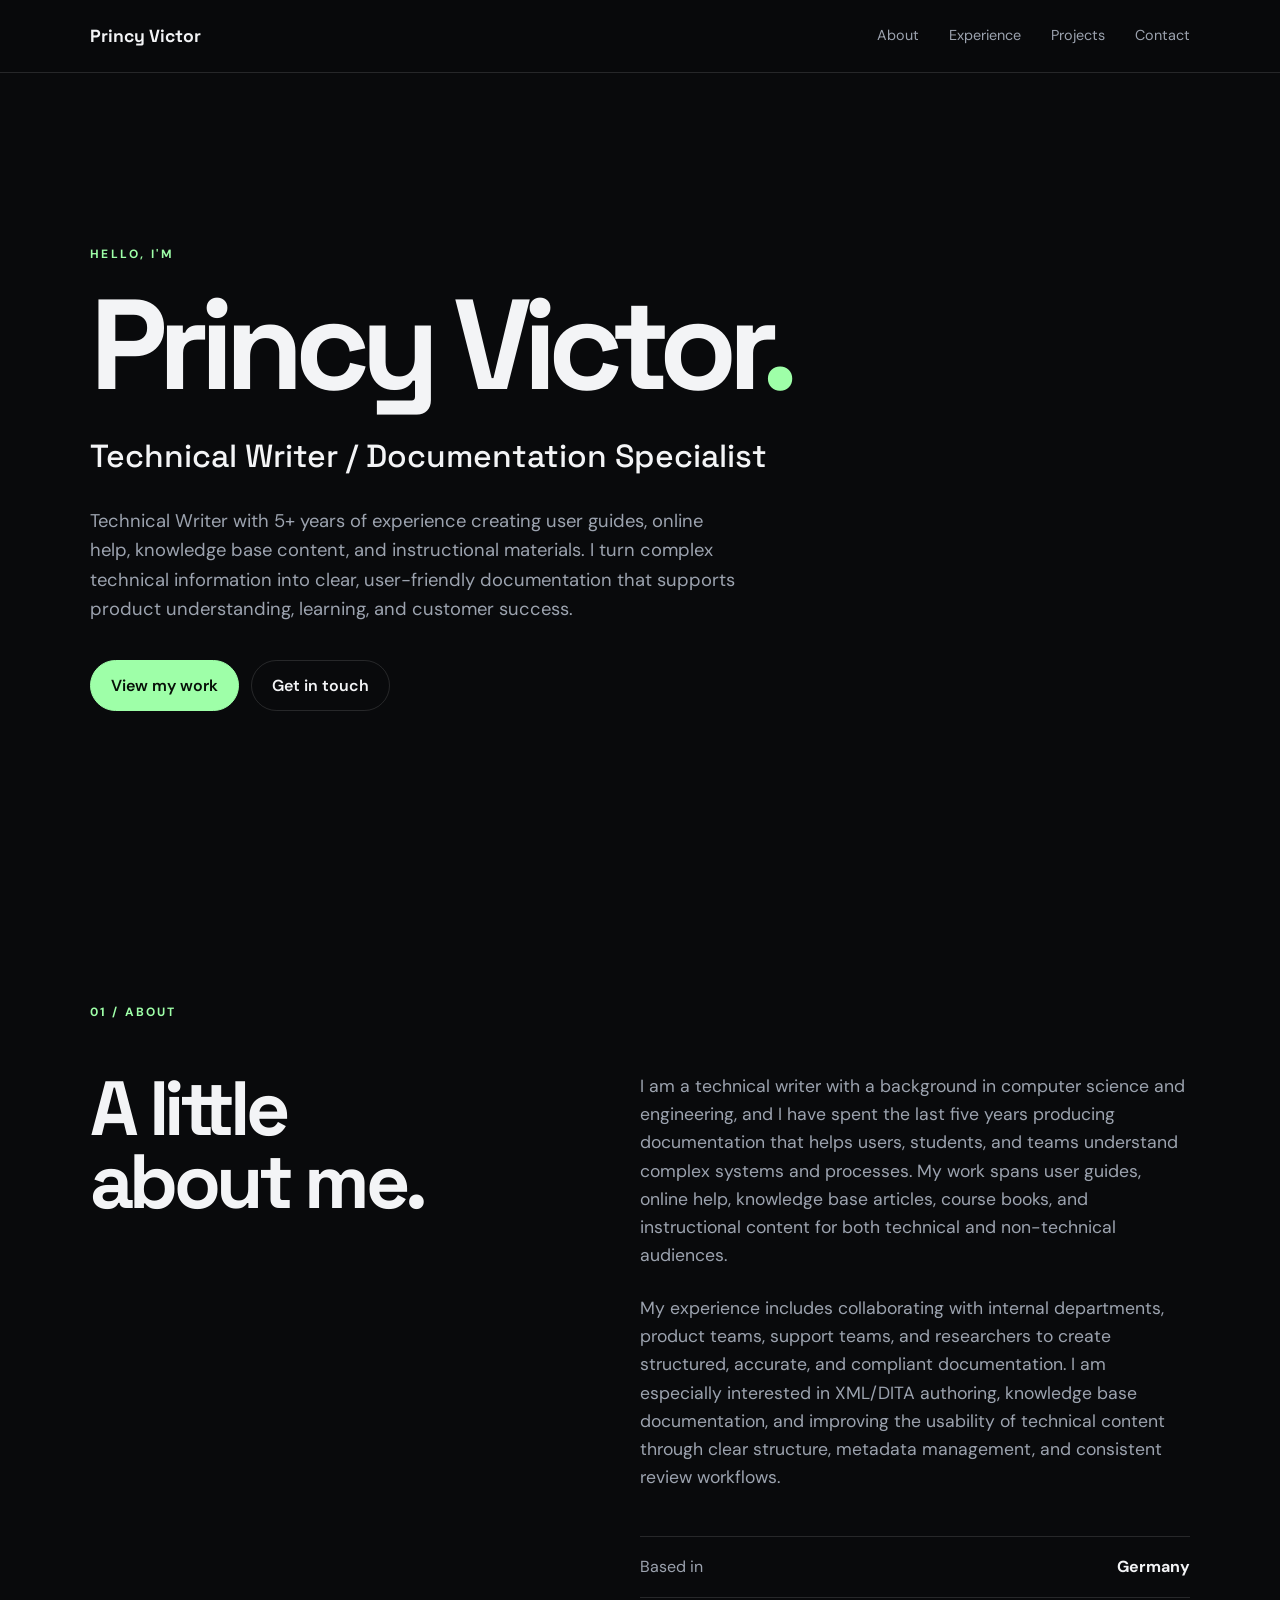
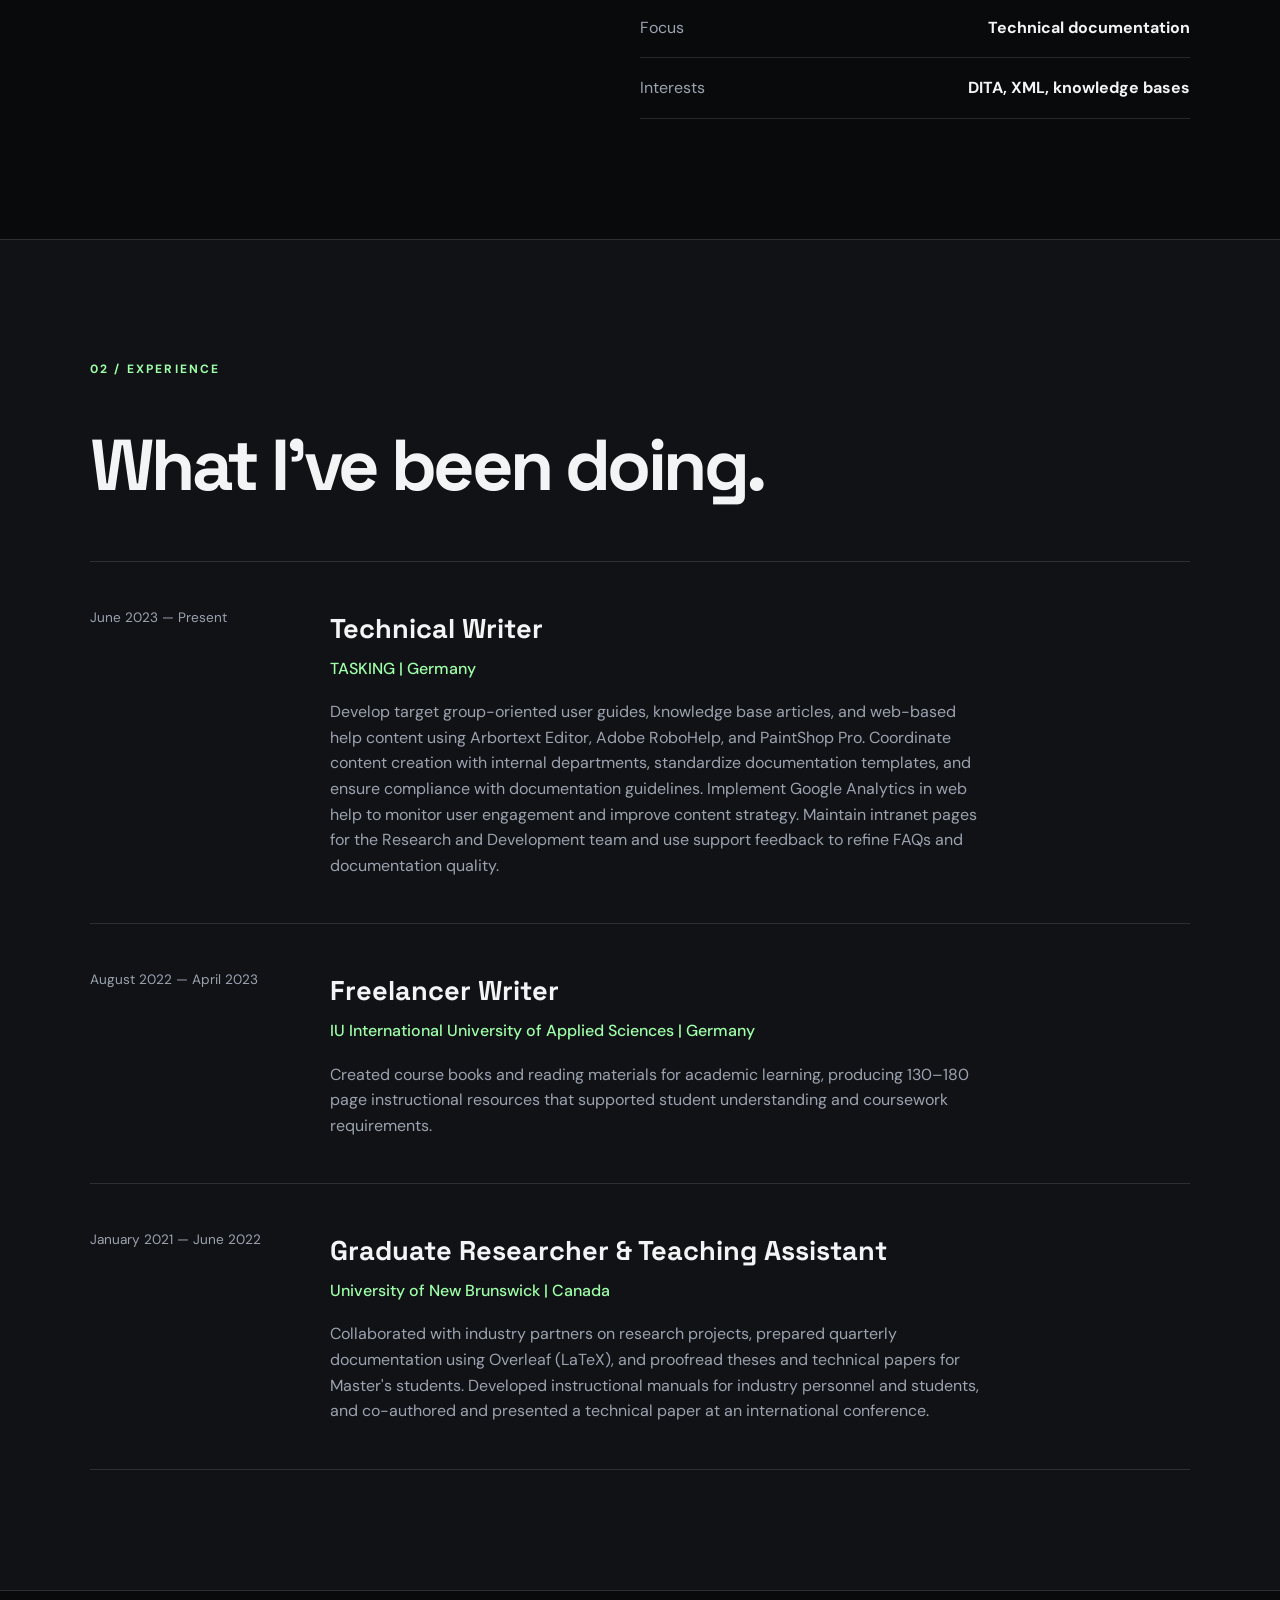
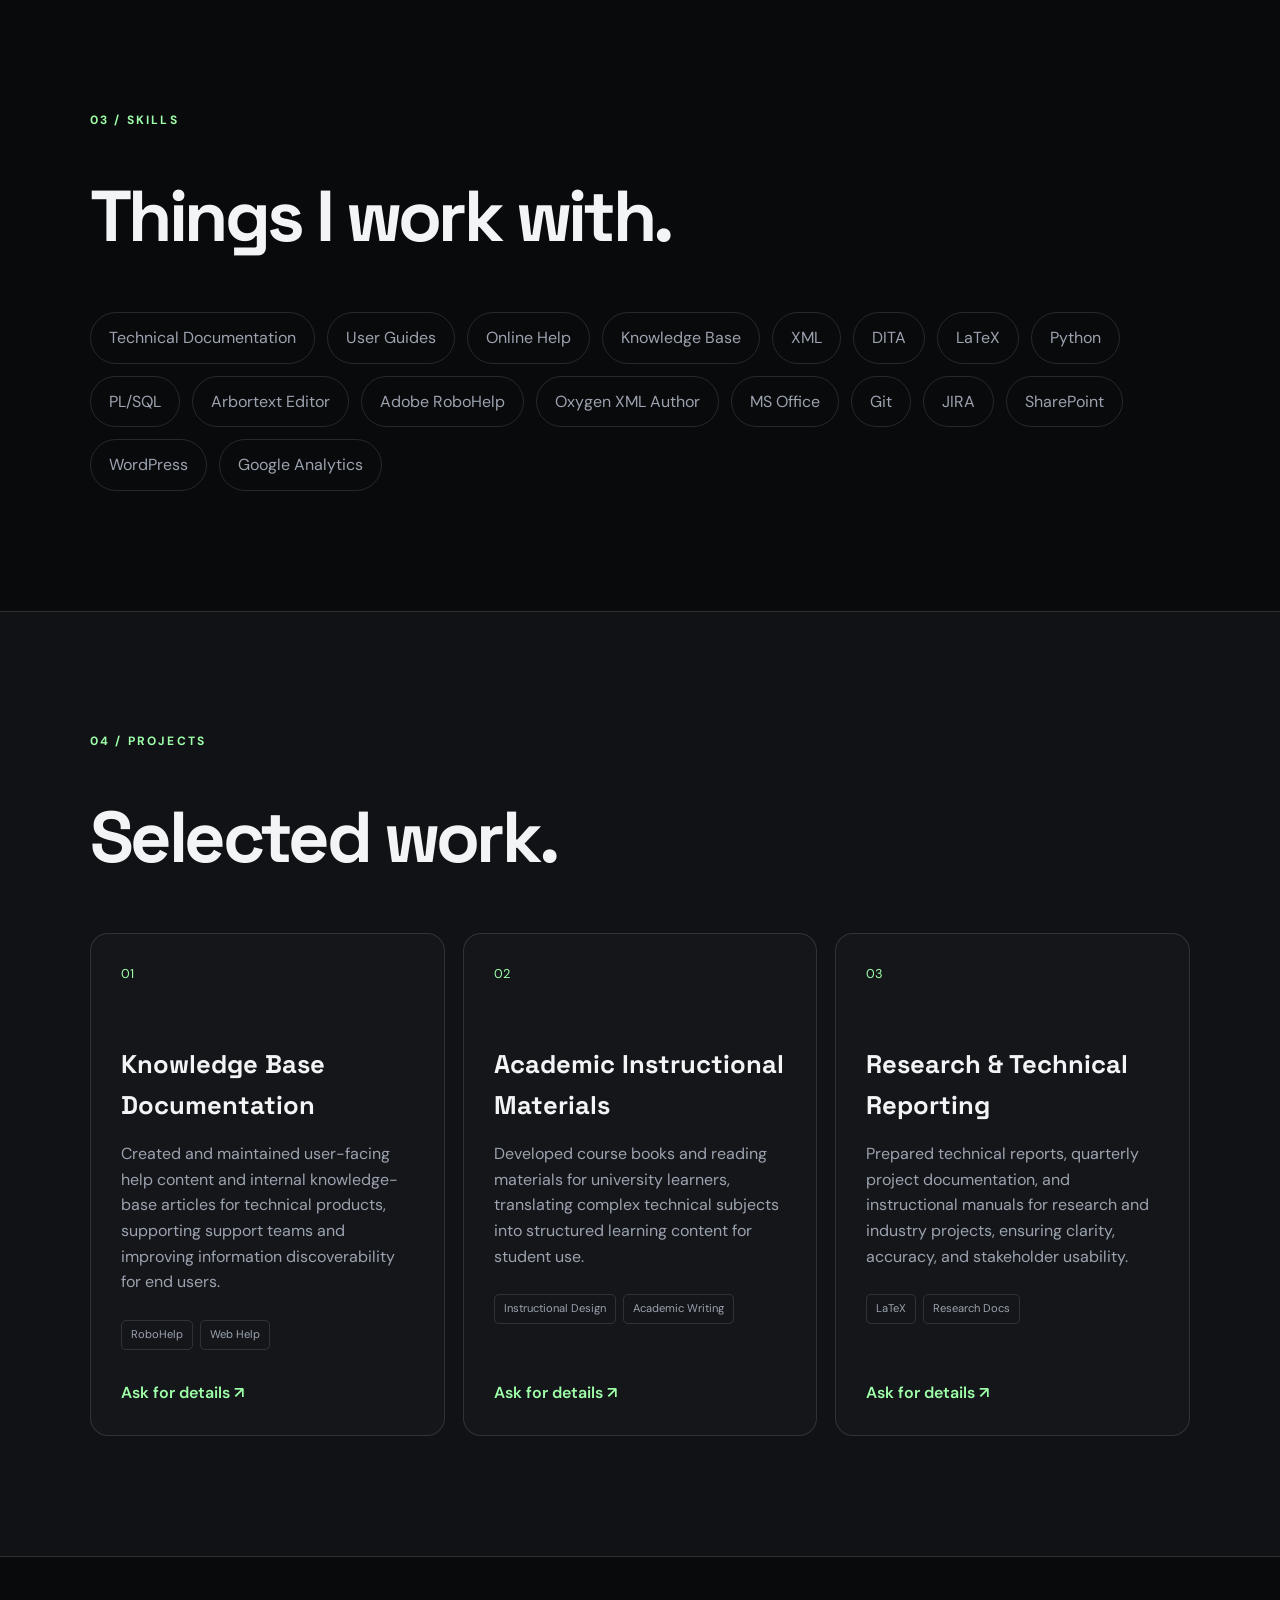
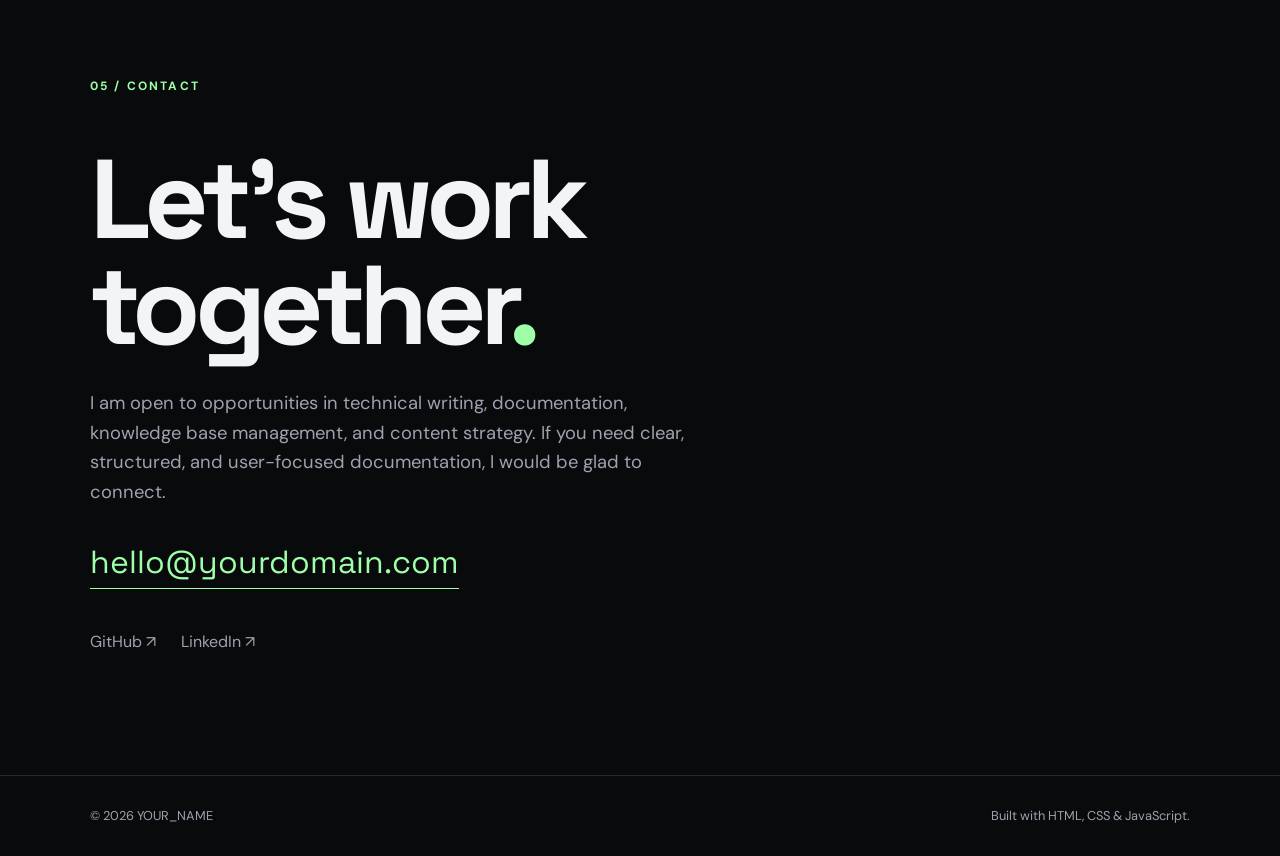
==== commit f5ef7071: "Update website" ====
--- a/index.html
+++ b/index.html
@@ -1,4 +1,3 @@
-```html
 <!DOCTYPE html>
 <html lang="en">
 <head>
@@ -7,63 +6,50 @@
 
     <meta
         name="description"
-        content="Princy Victor — Technical Writer and Documentation Specialist. Technical documentation, user guides, online help, academic writing, research and structured content."
+        content="Princy Victor — personal website, portfolio and projects."
     >
 
-    <meta name="author" content="Princy Victor">
-
-    <title>Princy Victor | Technical Writer</title>
+    <title>Princy Victor — Personal Website</title>
 
     <link rel="stylesheet" href="style.css">
 </head>
 
 <body>
 
-    <!-- =========================
-         NAVIGATION
-    ========================== -->
-
-    <header class="site-header">
-
+    <!-- Navigation -->
+    <header class="header">
         <nav class="nav container">
 
             <a href="#home" class="logo">
-                PRINCy<span>.</span>
+                Princy Victor
             </a>
 
             <div class="nav-links">
                 <a href="#about">About</a>
-                <a href="#expertise">Expertise</a>
-                <a href="#work">Work</a>
-                <a href="#articles">Articles</a>
+                <a href="#experience">Experience</a>
+                <a href="#projects">Projects</a>
                 <a href="#contact">Contact</a>
             </div>
 
         </nav>
-
     </header>
 
 
     <main>
 
-        <!-- =========================
-             HERO
-        ========================== -->
-
+        <!-- Hero -->
         <section id="home" class="hero">
 
             <div class="container hero-content">
 
                 <p class="eyebrow">
-                    TECHNICAL WRITER · DOCUMENTATION SPECIALIST
+                    HELLO, I'M
                 </p>
 
                 <h1>
-                    Princy<br>
-                    Victor<span>.</span>
+                    Princy Victor<span>.</span>
                 </h1>
 
-<<<<<<< HEAD
                 <h2>
                     Technical Writer / Documentation Specialist
                 </h2>
@@ -73,34 +59,24 @@
                     knowledge base content, and instructional materials. I turn complex technical
                     information into clear, user-friendly documentation that supports product
                     understanding, learning, and customer success.
-=======
-                <p class="hero-intro">
-                    I turn complex technical information into
-                    clear, structured and useful documentation.
->>>>>>> 9d3022c48cc78fa41e5107cfd1f2b0c0af2647e8
                 </p>
 
                 <div class="hero-buttons">
-
-                    <a href="#work" class="button button-primary">
-                        Explore my work
+                    <a href="#projects" class="button button-primary">
+                        View my work
                     </a>
 
                     <a href="#contact" class="button button-secondary">
                         Get in touch
                     </a>
-
-                </div>
-
-            </div>
-
-        </section>
-
-
-        <!-- =========================
-             ABOUT
-        ========================== -->
-
+                </div>
+
+            </div>
+
+        </section>
+
+
+        <!-- About -->
         <section id="about" class="section">
 
             <div class="container">
@@ -111,18 +87,15 @@
 
                 <div class="about-grid">
 
-                    <div class="about-heading">
-
+                    <div>
                         <h2>
-                            Making technical
-                            information easier
-                            to understand.
+                            A little<br>
+                            about me.
                         </h2>
-
                     </div>
 
-
-<<<<<<< HEAD
+                    <div class="about-text">
+
                         <p>
                             I am a technical writer with a background in computer science and engineering,
                             and I have spent the last five years producing documentation that helps users,
@@ -137,35 +110,11 @@
                             documentation. I am especially interested in XML/DITA authoring, knowledge base
                             documentation, and improving the usability of technical content through clear
                             structure, metadata management, and consistent review workflows.
-=======
-                    <div class="about-content">
-
-                        <p class="lead">
-                            I am a Technical Writer with a background
-                            in Computer Science and more than five years
-                            of experience creating technical, academic
-                            and instructional content.
                         </p>
 
-                        <p>
-                            My work focuses on transforming complex
-                            technical concepts into documentation that
-                            is clear, accurate, structured and accessible
-                            to its intended audience.
-                        </p>
-
-                        <p>
-                            I have worked on user guides, online help,
-                            WebHelp, course books, research papers,
-                            technical articles and other forms of
-                            structured documentation.
->>>>>>> 9d3022c48cc78fa41e5107cfd1f2b0c0af2647e8
-                        </p>
-
                         <div class="facts">
 
                             <div class="fact">
-<<<<<<< HEAD
                                 <span>Based in</span>
                                 <strong>Germany</strong>
                             </div>
@@ -178,27 +127,8 @@
                             <div class="fact">
                                 <span>Interests</span>
                                 <strong>DITA, XML, knowledge bases</strong>
-=======
-                                <span>Profession</span>
-                                <strong>Technical Writer</strong>
                             </div>
 
-                            <div class="fact">
-                                <span>Background</span>
-                                <strong>Computer Science</strong>
-                            </div>
-
-                            <div class="fact">
-                                <span>Experience</span>
-                                <strong>5+ years</strong>
-                            </div>
-
-                            <div class="fact">
-                                <span>Specialisation</span>
-                                <strong>Technical Documentation</strong>
->>>>>>> 9d3022c48cc78fa41e5107cfd1f2b0c0af2647e8
-                            </div>
-
                         </div>
 
                     </div>
@@ -210,36 +140,29 @@
         </section>
 
 
-        <!-- =========================
-             EXPERTISE
-        ========================== -->
-
-        <section id="expertise" class="section section-dark">
+        <!-- Experience -->
+        <section id="experience" class="section section-dark">
 
             <div class="container">
 
                 <div class="section-label">
-                    02 / EXPERTISE
+                    02 / EXPERIENCE
                 </div>
 
                 <h2 class="section-title">
-                    What I do.
+                    What I've been doing.
                 </h2>
 
-
-                <div class="expertise-grid">
-
-<<<<<<< HEAD
+                <div class="experience-list">
+
+                    <article class="experience-item">
+
                         <div class="experience-date">
                             June 2023 — Present
                         </div>
-=======
-                    <article class="expertise-card">
->>>>>>> 9d3022c48cc78fa41e5107cfd1f2b0c0af2647e8
-
-                        <span class="card-number">01</span>
-
-<<<<<<< HEAD
+
+                        <div class="experience-content">
+
                             <h3>
                                 Technical Writer
                             </h3>
@@ -260,36 +183,18 @@
                             </p>
 
                         </div>
-=======
-                        <h3>
-                            Technical Writing
-                        </h3>
-
-                        <p>
-                            Creating clear and structured technical
-                            content for products, applications and
-                            technical audiences.
-                        </p>
->>>>>>> 9d3022c48cc78fa41e5107cfd1f2b0c0af2647e8
-
-                    </article>
-
-
-                    <article class="expertise-card">
-
-<<<<<<< HEAD
+
+                    </article>
+
+
+                    <article class="experience-item">
+
                         <div class="experience-date">
                             August 2022 — April 2023
                         </div>
-=======
-                        <span class="card-number">02</span>
->>>>>>> 9d3022c48cc78fa41e5107cfd1f2b0c0af2647e8
-
-                        <h3>
-                            User Documentation
-                        </h3>
-
-<<<<<<< HEAD
+
+                        <div class="experience-content">
+
                             <h3>
                                 Freelancer Writer
                             </h3>
@@ -305,32 +210,18 @@
                             </p>
 
                         </div>
-=======
-                        <p>
-                            Developing user guides, instructional content,
-                            online help and documentation designed to help
-                            users understand and use products effectively.
-                        </p>
->>>>>>> 9d3022c48cc78fa41e5107cfd1f2b0c0af2647e8
-
-                    </article>
-
-
-                    <article class="expertise-card">
-
-<<<<<<< HEAD
+
+                    </article>
+
+
+                    <article class="experience-item">
+
                         <div class="experience-date">
                             January 2021 — June 2022
                         </div>
-=======
-                        <span class="card-number">03</span>
->>>>>>> 9d3022c48cc78fa41e5107cfd1f2b0c0af2647e8
-
-                        <h3>
-                            Structured Documentation
-                        </h3>
-
-<<<<<<< HEAD
+
+                        <div class="experience-content">
+
                             <h3>
                                 Graduate Researcher & Teaching Assistant
                             </h3>
@@ -346,88 +237,28 @@
                                 and students, and co-authored and presented a technical paper at an international
                                 conference.
                             </p>
-=======
-                        <p>
-                            Working with structured authoring approaches
-                            and technologies including DITA and XML-based
-                            documentation.
-                        </p>
-
-                    </article>
-
->>>>>>> 9d3022c48cc78fa41e5107cfd1f2b0c0af2647e8
-
-                    <article class="expertise-card">
-
-                        <span class="card-number">04</span>
-
-                        <h3>
-                            Academic Writing
-                        </h3>
-
-                        <p>
-                            Developing academic and educational content,
-                            including course books, research papers,
-                            technical papers and supporting material.
-                        </p>
-
-                    </article>
-
-
-                    <article class="expertise-card">
-
-                        <span class="card-number">05</span>
-
-                        <h3>
-                            Research & Editing
-                        </h3>
-
-                        <p>
-                            Researching technical subjects, reviewing
-                            content and improving documents for clarity,
-                            consistency, grammar and readability.
-                        </p>
-
-                    </article>
-
-
-                    <article class="expertise-card">
-
-                        <span class="card-number">06</span>
-
-                        <h3>
-                            Technical Articles
-                        </h3>
-
-                        <p>
-                            Researching and writing articles that explain
-                            technical subjects in a practical and
-                            accessible way.
-                        </p>
-
-                    </article>
-
-                </div>
-
-            </div>
-
-        </section>
-
-
-        <!-- =========================
-             SELECTED WORK
-        ========================== -->
-
-        <section id="work" class="section">
+
+                        </div>
+
+                    </article>
+
+                </div>
+
+            </div>
+
+        </section>
+
+
+        <!-- Skills -->
+        <section class="section">
 
             <div class="container">
 
                 <div class="section-label">
-                    03 / SELECTED WORK
+                    03 / SKILLS
                 </div>
 
                 <h2 class="section-title">
-<<<<<<< HEAD
                     Things I work with.
                 </h2>
 
@@ -470,21 +301,17 @@
 
                 <h2 class="section-title">
                     Selected work.
-=======
-                    Documentation & writing.
->>>>>>> 9d3022c48cc78fa41e5107cfd1f2b0c0af2647e8
                 </h2>
 
 
-                <div class="work-list">
-
-                    <article class="work-item">
-
-                        <div class="work-number">
+                <div class="projects-grid">
+
+                    <article class="project-card">
+
+                        <div class="project-number">
                             01
                         </div>
 
-<<<<<<< HEAD
                         <h3>
                             Knowledge Base Documentation
                         </h3>
@@ -504,167 +331,16 @@
                             Ask for details ↗
                         </a>
 
-=======
-                        <div class="work-content">
-
-                            <p class="work-type">
-                                TECHNICAL DOCUMENTATION
-                            </p>
-
-                            <h3>
-                                User Guides & Online Help
-                            </h3>
-
-                            <p>
-                                Creating and maintaining user-focused
-                                documentation, including user guides,
-                                online help and WebHelp content.
-                            </p>
-
-                            <div class="tags">
-                                <span>DITA</span>
-                                <span>Arbortext Editor</span>
-                                <span>Adobe RoboHelp</span>
-                                <span>Oxygen XML Author</span>
-                            </div>
-
-                        </div>
-
->>>>>>> 9d3022c48cc78fa41e5107cfd1f2b0c0af2647e8
-                    </article>
-
-
-                    <article class="work-item">
-
-                        <div class="work-number">
+                    </article>
+
+
+                    <article class="project-card">
+
+                        <div class="project-number">
                             02
                         </div>
 
-                        <div class="work-content">
-
-                            <p class="work-type">
-                                EDUCATIONAL CONTENT
-                            </p>
-
-                            <h3>
-                                Course Books
-                            </h3>
-
-                            <p>
-                                Developing structured course books and
-                                supporting educational content from
-                                module descriptions, including reading
-                                material and assessment-related content.
-                            </p>
-
-                            <div class="tags">
-                                <span>Course Books</span>
-                                <span>Technical Writing</span>
-                                <span>Microsoft Word</span>
-                                <span>PowerPoint</span>
-                            </div>
-
-                        </div>
-
-                    </article>
-
-
-                    <article class="work-item">
-
-                        <div class="work-number">
-                            03
-                        </div>
-
-                        <div class="work-content">
-
-                            <p class="work-type">
-                                RESEARCH & TECHNICAL WRITING
-                            </p>
-
-                            <h3>
-                                Research Papers
-                            </h3>
-
-                            <p>
-                                Contributing to industry-related projects,
-                                documenting project outcomes and working
-                                on research and technical papers.
-                            </p>
-
-                            <div class="tags">
-                                <span>Research</span>
-                                <span>Technical Writing</span>
-                                <span>Overleaf</span>
-                                <span>Editing</span>
-                            </div>
-
-                        </div>
-
-                    </article>
-
-
-                    <article class="work-item">
-
-                        <div class="work-number">
-                            04
-                        </div>
-
-                        <div class="work-content">
-
-                            <p class="work-type">
-                                ONLINE CONTENT
-                            </p>
-
-                            <h3>
-                                Technical Articles
-                            </h3>
-
-                            <p>
-                                Researching and writing technical articles
-                                on software, documentation workflows,
-                                tools and computer-science-related topics.
-                            </p>
-
-                            <div class="tags">
-                                <span>Technical Articles</span>
-                                <span>Research</span>
-                                <span>Documentation</span>
-                            </div>
-
-                        </div>
-
-                    </article>
-
-                </div>
-
-            </div>
-
-        </section>
-
-
-        <!-- =========================
-             TOOLS
-        ========================== -->
-
-        <section class="section section-dark">
-
-            <div class="container">
-
-                <div class="section-label">
-                    04 / TOOLS
-                </div>
-
-                <h2 class="section-title">
-                    Tools & technologies.
-                </h2>
-
-
-                <div class="tools-grid">
-
-                    <div class="tool-group">
-
                         <h3>
-<<<<<<< HEAD
                             Academic Instructional Materials
                         </h3>
 
@@ -680,127 +356,18 @@
 
                         <a href="#contact" rel="noopener">
                             Ask for details ↗
-=======
-                            Documentation
-                        </h3>
-
-                        <div class="tool-list">
-                            <span>DITA</span>
-                            <span>Arbortext Editor</span>
-                            <span>Adobe RoboHelp</span>
-                            <span>Oxygen XML Author</span>
-                        </div>
-
-                    </div>
-
-
-                    <div class="tool-group">
+                        </a>
+
+                    </article>
+
+
+                    <article class="project-card">
+
+                        <div class="project-number">
+                            03
+                        </div>
 
                         <h3>
-                            Writing & Research
-                        </h3>
-
-                        <div class="tool-list">
-                            <span>Technical Writing</span>
-                            <span>Academic Writing</span>
-                            <span>Editing</span>
-                            <span>Proofreading</span>
-                            <span>Overleaf</span>
-                            <span>Jupyter</span>
-                        </div>
-
-                    </div>
-
-
-                    <div class="tool-group">
-
-                        <h3>
-                            Productivity
-                        </h3>
-
-                        <div class="tool-list">
-                            <span>Microsoft Word</span>
-                            <span>PowerPoint</span>
-                            <span>Visio</span>
-                            <span>Grammarly</span>
-                        </div>
-
-                    </div>
-
-                </div>
-
-            </div>
-
-        </section>
-
-
-        <!-- =========================
-             ARTICLES
-        ========================== -->
-
-        <section id="articles" class="section">
-
-            <div class="container">
-
-                <div class="section-label">
-                    05 / WRITING
-                </div>
-
-                <div class="articles-heading">
-
-                    <div>
-                        <h2 class="section-title">
-                            From my writing desk.
-                        </h2>
-                    </div>
-
-                    <p>
-                        A selection of technical articles and
-                        documentation-related content.
-                    </p>
-
-                </div>
-
-
-                <div class="articles-grid">
-
-                    <article class="article-card">
-
-                        <p class="article-date">
-                            2025
-                        </p>
-
-                        <h3>
-                            Git Installation and Notepad++
-                            Setup for Writers' Workflow
-                        </h3>
-
-                        <p>
-                            A practical guide to setting up a
-                            documentation workflow using Git and
-                            Notepad++.
-                        </p>
-
-                        <a
-                            href="https://princyvictor.wordpress.com/"
-                            target="_blank"
-                            rel="noopener"
-                        >
-                            Read article ↗
->>>>>>> 9d3022c48cc78fa41e5107cfd1f2b0c0af2647e8
-                        </a>
-
-                    </article>
-
-
-                    <article class="article-card">
-
-                        <p class="article-date">
-                            2024
-                        </p>
-
-                        <h3>
-<<<<<<< HEAD
                             Research & Technical Reporting
                         </h3>
 
@@ -817,69 +384,26 @@
 
                         <a href="#contact" rel="noopener">
                             Ask for details ↗
-=======
-                            How to Create a New API in SwaggerHub?
-                        </h3>
-
-                        <p>
-                            A practical walkthrough explaining how
-                            to create an API using SwaggerHub.
-                        </p>
-
-                        <a
-                            href="https://princyvictor.wordpress.com/"
-                            target="_blank"
-                            rel="noopener"
-                        >
-                            Read article ↗
                         </a>
 
                     </article>
 
-
-                    <article class="article-card">
-
-                        <p class="article-date">
-                            2024
-                        </p>
-
-                        <h3>
-                            How to Change the Existing
-                            Color of an Icon?
-                        </h3>
-
-                        <p>
-                            A concise technical guide focused on
-                            modifying the appearance of an icon.
-                        </p>
-
-                        <a
-                            href="https://princyvictor.wordpress.com/"
-                            target="_blank"
-                            rel="noopener"
-                        >
-                            Read article ↗
->>>>>>> 9d3022c48cc78fa41e5107cfd1f2b0c0af2647e8
-                        </a>
-
-                    </article>
-
-                </div>
-
-            </div>
-
-        </section>
-
-
-        <!-- =========================
-             CONTACT
-        ========================== -->
-
-        <section id="contact" class="contact-section">
-
-            <div class="container contact-content">
-
-<<<<<<< HEAD
+                </div>
+
+            </div>
+
+        </section>
+
+
+        <!-- Contact -->
+        <section id="contact" class="section contact">
+
+            <div class="container">
+
+                <div class="section-label">
+                    05 / CONTACT
+                </div>
+
                 <h2>
                     Let's work<br>
                     together<span>.</span>
@@ -902,47 +426,9 @@
                     </a>
 
                     <a href="#" target="_blank" rel="noopener">
-=======
-                <p class="eyebrow">
-                    06 / CONTACT
-                </p>
-
-                <h2>
-                    Let's talk<span>.</span>
-                </h2>
-
-                <p class="contact-intro">
-                    Interested in technical writing,
-                    documentation or collaboration?
-                </p>
-
-                <div class="social-links">
-
-                    <a
-                        href="https://princyvictor167.github.io/princyvictor.github.io/"
-                        target="_blank"
-                        rel="noopener"
-                    >
-                        GitHub ↗
-                    </a>
-
-                    <a
-                        href="https://linkedin.com/in/princyvictor"
-                        target="_blank"
-                        rel="noopener"
-                    >
->>>>>>> 9d3022c48cc78fa41e5107cfd1f2b0c0af2647e8
                         LinkedIn ↗
                     </a>
 
-                    <a
-                        href="https://princyvictor.wordpress.com/"
-                        target="_blank"
-                        rel="noopener"
-                    >
-                        WordPress ↗
-                    </a>
-
                 </div>
 
             </div>
@@ -952,20 +438,17 @@
     </main>
 
 
-    <!-- =========================
-         FOOTER
-    ========================== -->
-
+    <!-- Footer -->
     <footer class="footer">
 
         <div class="container footer-content">
 
             <p>
-                © <span id="year"></span> Princy Victor
+                © <span id="year"></span> YOUR_NAME
             </p>
 
             <p>
-                Technical Writer · Documentation Specialist
+                Built with HTML, CSS & JavaScript.
             </p>
 
         </div>
@@ -976,5 +459,4 @@
     <script src="script.js"></script>
 
 </body>
-</html>
-```
+</html>
--- a/style.css
+++ b/style.css
@@ -1,32 +1,30 @@
-```css
 @import url('https://fonts.googleapis.com/css2?family=DM+Sans:wght@400;500;600;700&family=Space+Grotesk:wght@500;600;700&display=swap');
 
 
-/* ========================================
+/* =========================
    VARIABLES
-======================================== */
+========================= */
 
 :root {
 
     --background: #090a0c;
-    --surface: #111318;
-    --surface-light: #17191f;
-
-    --text: #f4f5f7;
-    --muted: #a5aab4;
+    --background-light: #101216;
+
+    --text: #f3f4f6;
+    --muted: #9ca3af;
 
     --accent: #9effa8;
 
     --border: rgba(255, 255, 255, 0.12);
 
-    --container: 1120px;
-
-}
-
-
-/* ========================================
+    --container: 1100px;
+
+}
+
+
+/* =========================
    RESET
-======================================== */
+========================= */
 
 * {
     box-sizing: border-box;
@@ -63,22 +61,21 @@
 
 .container {
 
-    width:
-        min(
-            var(--container),
-            calc(100% - 40px)
-        );
+    width: min(
+        var(--container),
+        calc(100% - 40px)
+    );
 
     margin: 0 auto;
 
 }
 
 
-/* ========================================
+/* =========================
    HEADER
-======================================== */
-
-.site-header {
+========================= */
+
+.header {
 
     position: sticky;
 
@@ -87,10 +84,9 @@
     z-index: 100;
 
     background:
-        rgba(9, 10, 12, 0.86);
-
-    backdrop-filter:
-        blur(16px);
+        rgba(9, 10, 12, 0.85);
+
+    backdrop-filter: blur(15px);
 
     border-bottom:
         1px solid var(--border);
@@ -117,29 +113,20 @@
         "Space Grotesk",
         sans-serif;
 
-    font-size: 1rem;
-
     font-weight: 700;
 
-    letter-spacing: 0.04em;
+    font-size: 1.1rem;
 
     text-decoration: none;
 
 }
 
 
-.logo span {
-
-    color: var(--accent);
-
-}
-
-
 .nav-links {
 
     display: flex;
 
-    gap: 28px;
+    gap: 30px;
 
 }
 
@@ -148,12 +135,11 @@
 
     color: var(--muted);
 
-    font-size: 0.85rem;
-
     text-decoration: none;
 
-    transition:
-        color 0.2s ease;
+    font-size: 0.9rem;
+
+    transition: color 0.2s ease;
 
 }
 
@@ -165,9 +151,9 @@
 }
 
 
-/* ========================================
+/* =========================
    HERO
-======================================== */
+========================= */
 
 .hero {
 
@@ -192,13 +178,13 @@
 
     color: var(--accent);
 
-    font-size: 0.72rem;
+    font-size: 0.75rem;
 
     font-weight: 700;
 
     letter-spacing: 0.2em;
 
-    margin-bottom: 24px;
+    margin-bottom: 20px;
 
 }
 
@@ -210,32 +196,48 @@
         sans-serif;
 
     font-size:
-        clamp(5rem, 13vw, 10rem);
-
-    line-height: 0.83;
-
-    letter-spacing: -0.075em;
-
-}
-
-
-.hero h1 span {
+        clamp(4rem, 11vw, 8rem);
+
+    line-height: 0.95;
+
+    letter-spacing: -0.07em;
+
+}
+
+
+.hero h1 span,
+.contact h2 span {
 
     color: var(--accent);
 
 }
 
 
-.hero-intro {
-
-    max-width: 680px;
-
-    margin-top: 45px;
-
-    color: var(--muted);
+.hero h2 {
+
+    margin-top: 25px;
+
+    font-family:
+        "Space Grotesk",
+        sans-serif;
 
     font-size:
-        clamp(1.15rem, 2vw, 1.45rem);
+        clamp(1.3rem, 3vw, 2rem);
+
+    font-weight: 500;
+
+}
+
+
+.hero-description {
+
+    max-width: 650px;
+
+    margin-top: 25px;
+
+    color: var(--muted);
+
+    font-size: 1.15rem;
 
 }
 
@@ -262,12 +264,12 @@
 
     border-radius: 999px;
 
+    text-decoration: none;
+
+    font-weight: 600;
+
     border:
         1px solid var(--border);
-
-    font-weight: 600;
-
-    text-decoration: none;
 
     transition:
         transform 0.2s ease,
@@ -278,37 +280,32 @@
 
 .button:hover {
 
-    transform:
-        translateY(-2px);
+    transform: translateY(-2px);
 
 }
 
 
 .button-primary {
 
-    background:
-        var(--accent);
-
-    color:
-        #071008;
-
-    border-color:
-        var(--accent);
+    background: var(--accent);
+
+    color: #071008;
+
+    border-color: var(--accent);
 
 }
 
 
 .button-secondary:hover {
 
-    border-color:
-        var(--accent);
-
-}
-
-
-/* ========================================
+    border-color: var(--accent);
+
+}
+
+
+/* =========================
    SECTIONS
-======================================== */
+========================= */
 
 .section {
 
@@ -321,7 +318,7 @@
 .section-dark {
 
     background:
-        var(--surface);
+        var(--background-light);
 
     border-block:
         1px solid var(--border);
@@ -331,120 +328,85 @@
 
 .section-label {
 
-    margin-bottom:
-        50px;
-
-    color:
-        var(--accent);
-
-    font-size:
-        0.72rem;
-
-    font-weight:
-        700;
-
-    letter-spacing:
-        0.18em;
+    margin-bottom: 50px;
+
+    color: var(--accent);
+
+    font-size: 0.75rem;
+
+    font-weight: 700;
+
+    letter-spacing: 0.18em;
 
 }
 
 
 .section-title {
 
-    max-width:
-        800px;
-
-    margin-bottom:
-        65px;
+    max-width: 700px;
+
+    margin-bottom: 60px;
 
     font-family:
         "Space Grotesk",
         sans-serif;
 
     font-size:
-        clamp(2.8rem, 6vw, 5rem);
-
-    line-height:
-        0.95;
-
-    letter-spacing:
-        -0.06em;
-
-}
-
-
-/* ========================================
+        clamp(2.5rem, 6vw, 4.5rem);
+
+    line-height: 1;
+
+    letter-spacing: -0.05em;
+
+}
+
+
+/* =========================
    ABOUT
-======================================== */
+========================= */
 
 .about-grid {
 
     display: grid;
 
     grid-template-columns:
-        0.85fr 1.15fr;
-
-    gap:
-        100px;
-
-}
-
-
-.about-heading h2 {
+        0.9fr 1.1fr;
+
+    gap: 100px;
+
+}
+
+
+.about-grid h2 {
 
     font-family:
         "Space Grotesk",
         sans-serif;
 
     font-size:
-        clamp(2.8rem, 5vw, 4.8rem);
-
-    line-height:
-        0.96;
-
-    letter-spacing:
-        -0.06em;
-
-}
-
-
-.about-content {
-
-    max-width:
-        680px;
-
-}
-
-
-.about-content p {
-
-    color:
-        var(--muted);
-
-    font-size:
-        1.08rem;
-
-    margin-bottom:
-        24px;
-
-}
-
-
-.about-content .lead {
-
-    color:
-        var(--text);
-
-    font-size:
-        1.25rem;
+        clamp(3rem, 6vw, 5rem);
+
+    line-height: 0.95;
+
+    letter-spacing: -0.06em;
+
+}
+
+
+.about-text p {
+
+    color: var(--muted);
+
+    font-size: 1.1rem;
+
+    margin-bottom: 25px;
 
 }
 
 
 .facts {
 
-    margin-top:
-        45px;
+    margin-top: 45px;
 
     border-top:
         1px solid var(--border);
@@ -454,17 +416,57 @@
 
 .fact {
 
-    display:
-        flex;
-
-    justify-content:
-        space-between;
-
-    gap:
-        20px;
+    display: flex;
+
+    justify-content: space-between;
+
+    gap: 20px;
+
+    padding: 17px 0;
+
+    border-bottom:
+        1px solid var(--border);
+
+}
+
+
+.fact span {
+
+    color: var(--muted);
+
+}
+
+
+.fact strong {
+
+    text-align: right;
+
+}
+
+
+/* =========================
+   EXPERIENCE
+========================= */
+
+.experience-list {
+
+    border-top:
+        1px solid var(--border);
+
+}
+
+
+.experience-item {
+
+    display: grid;
+
+    grid-template-columns:
+        180px 1fr;
+
+    gap: 60px;
 
     padding:
-        17px 0;
+        45px 0;
 
     border-bottom:
         1px solid var(--border);
@@ -472,573 +474,254 @@
 }
 
 
-.fact span {
-
-    color:
-        var(--muted);
-
-}
-
-
-.fact strong {
-
-    text-align:
-        right;
-
-}
-
-
-/* ========================================
-   EXPERTISE
-======================================== */
-
-.expertise-grid {
-
-    display:
-        grid;
-
-    grid-template-columns:
-        repeat(3, 1fr);
-
-    gap:
-        1px;
-
-    background:
-        var(--border);
-
-    border:
-        1px solid var(--border);
-
-}
-
-
-.expertise-card {
-
-    min-height:
-        280px;
-
-    padding:
-        32px;
-
-    background:
-        var(--surface);
-
-}
-
-
-.card-number {
-
-    display:
-        block;
-
-    margin-bottom:
-        55px;
-
-    color:
-        var(--accent);
-
-    font-size:
-        0.75rem;
-
-}
-
-
-.expertise-card h3 {
+.experience-date {
+
+    color: var(--muted);
+
+    font-size: 0.85rem;
+
+}
+
+
+.experience-content h3 {
 
     font-family:
         "Space Grotesk",
         sans-serif;
 
-    font-size:
-        1.4rem;
-
-}
-
-
-.expertise-card p {
-
-    margin-top:
-        15px;
-
-    color:
-        var(--muted);
-
-    font-size:
-        0.95rem;
-
-}
-
-
-/* ========================================
-   WORK
-======================================== */
-
-.work-list {
-
-    border-top:
-        1px solid var(--border);
-
-}
-
-
-.work-item {
-
-    display:
-        grid;
+    font-size: 1.7rem;
+
+}
+
+
+.experience-content h4 {
+
+    margin-top: 5px;
+
+    color: var(--accent);
+
+    font-weight: 500;
+
+}
+
+
+.experience-content p {
+
+    max-width: 650px;
+
+    margin-top: 18px;
+
+    color: var(--muted);
+
+}
+
+
+/* =========================
+   SKILLS
+========================= */
+
+.skills {
+
+    display: flex;
+
+    flex-wrap: wrap;
+
+    gap: 12px;
+
+}
+
+
+.skills span {
+
+    padding:
+        12px 18px;
+
+    border:
+        1px solid var(--border);
+
+    border-radius: 999px;
+
+    color: var(--muted);
+
+}
+
+
+/* =========================
+   PROJECTS
+========================= */
+
+.projects-grid {
+
+    display: grid;
 
     grid-template-columns:
-        100px 1fr;
-
-    gap:
-        55px;
-
-    padding:
-        55px 0;
-
-    border-bottom:
-        1px solid var(--border);
-
-}
-
-
-.work-number {
-
-    color:
-        var(--accent);
+        repeat(3, 1fr);
+
+    gap: 18px;
+
+}
+
+
+.project-card {
+
+    min-height: 380px;
+
+    padding: 30px;
+
+    display: flex;
+
+    flex-direction: column;
+
+    border:
+        1px solid var(--border);
+
+    border-radius: 18px;
+
+    background:
+        rgba(255,255,255,0.02);
+
+    transition:
+        transform 0.25s ease,
+        border-color 0.25s ease;
+
+}
+
+
+.project-card:hover {
+
+    transform: translateY(-5px);
+
+    border-color:
+        rgba(158, 255, 168, 0.45);
+
+}
+
+
+.project-number {
+
+    color: var(--accent);
+
+    font-size: 0.8rem;
+
+    margin-bottom: 60px;
+
+}
+
+
+.project-card h3 {
 
     font-family:
         "Space Grotesk",
         sans-serif;
 
-    font-size:
-        1.2rem;
-
-}
-
-
-.work-type {
-
-    color:
-        var(--accent);
-
-    font-size:
-        0.7rem;
-
-    font-weight:
-        700;
-
-    letter-spacing:
-        0.16em;
-
-}
-
-
-.work-content h3 {
-
-    margin-top:
-        10px;
+    font-size: 1.6rem;
+
+}
+
+
+.project-card p {
+
+    margin-top: 15px;
+
+    color: var(--muted);
+
+}
+
+
+.project-tags {
+
+    display: flex;
+
+    flex-wrap: wrap;
+
+    gap: 7px;
+
+    margin-top: 25px;
+
+}
+
+
+.project-tags span {
+
+    padding:
+        5px 9px;
+
+    border:
+        1px solid var(--border);
+
+    border-radius: 5px;
+
+    color: var(--muted);
+
+    font-size: 0.7rem;
+
+}
+
+
+.project-card > a {
+
+    margin-top: auto;
+
+    padding-top: 30px;
+
+    color: var(--accent);
+
+    text-decoration: none;
+
+    font-weight: 600;
+
+}
+
+
+/* =========================
+   CONTACT
+========================= */
+
+.contact h2 {
 
     font-family:
         "Space Grotesk",
         sans-serif;
 
     font-size:
-        clamp(1.8rem, 4vw, 3rem);
-
-    letter-spacing:
-        -0.04em;
-
-}
-
-
-.work-content > p:not(.work-type) {
-
-    max-width:
-        720px;
-
-    margin-top:
-        18px;
-
-    color:
-        var(--muted);
-
-    font-size:
-        1.05rem;
-
-}
-
-
-.tags {
-
-    display:
-        flex;
-
-    flex-wrap:
-        wrap;
-
-    gap:
-        8px;
-
-    margin-top:
-        25px;
-
-}
-
-
-.tags span {
-
-    padding:
-        6px 10px;
-
-    border:
-        1px solid var(--border);
-
-    border-radius:
-        5px;
-
-    color:
-        var(--muted);
-
-    font-size:
-        0.72rem;
-
-}
-
-
-/* ========================================
-   TOOLS
-======================================== */
-
-.tools-grid {
-
-    display:
-        grid;
-
-    grid-template-columns:
-        repeat(3, 1fr);
-
-    gap:
-        20px;
-
-}
-
-
-.tool-group {
-
-    padding:
-        30px;
-
-    border:
-        1px solid var(--border);
-
-    border-radius:
-        14px;
-
-}
-
-
-.tool-group h3 {
+        clamp(3.5rem, 9vw, 7rem);
+
+    line-height: 0.95;
+
+    letter-spacing: -0.06em;
+
+}
+
+
+.contact p {
+
+    max-width: 600px;
+
+    margin-top: 30px;
+
+    color: var(--muted);
+
+    font-size: 1.15rem;
+
+}
+
+
+.email {
+
+    display: inline-block;
+
+    margin-top: 30px;
+
+    color: var(--accent);
 
     font-family:
         "Space Grotesk",
         sans-serif;
 
     font-size:
-        1.25rem;
-
-    margin-bottom:
-        25px;
-
-}
-
-
-.tool-list {
-
-    display:
-        flex;
-
-    flex-wrap:
-        wrap;
-
-    gap:
-        8px;
-
-}
-
-
-.tool-list span {
-
-    padding:
-        7px 11px;
-
-    background:
-        var(--surface-light);
-
-    border:
-        1px solid var(--border);
-
-    border-radius:
-        5px;
-
-    color:
-        var(--muted);
-
-    font-size:
-        0.75rem;
-
-}
-
-
-/* ========================================
-   ARTICLES
-======================================== */
-
-.articles-heading {
-
-    display:
-        grid;
-
-    grid-template-columns:
-        1fr 0.5fr;
-
-    gap:
-        60px;
-
-    align-items:
-        end;
-
-}
-
-
-.articles-heading .section-title {
-
-    margin-bottom:
-        0;
-
-}
-
-
-.articles-heading > p {
-
-    color:
-        var(--muted);
-
-}
-
-
-.articles-grid {
-
-    display:
-        grid;
-
-    grid-template-columns:
-        repeat(3, 1fr);
-
-    gap:
-        18px;
-
-}
-
-
-.article-card {
-
-    min-height:
-        340px;
-
-    display:
-        flex;
-
-    flex-direction:
-        column;
-
-    padding:
-        28px;
-
-    border:
-        1px solid var(--border);
-
-    border-radius:
-        14px;
-
-    transition:
-        transform 0.25s ease,
-        border-color 0.25s ease;
-
-}
-
-
-.article-card:hover {
-
-    transform:
-        translateY(-5px);
-
-    border-color:
-        rgba(158, 255, 168, 0.45);
-
-}
-
-
-.article-date {
-
-    color:
-        var(--accent);
-
-    font-size:
-        0.72rem;
-
-    font-weight:
-        700;
-
-    letter-spacing:
-        0.1em;
-
-}
-
-
-.article-card h3 {
-
-    margin-top:
-        55px;
-
-    font-family:
-        "Space Grotesk",
-        sans-serif;
-
-    font-size:
-        1.45rem;
-
-    line-height:
-        1.15;
-
-}
-
-
-.article-card > p:not(.article-date) {
-
-    margin-top:
-        15px;
-
-    color:
-        var(--muted);
-
-    font-size:
-        0.92rem;
-
-}
-
-
-.article-card a {
-
-    margin-top:
-        auto;
-
-    padding-top:
-        30px;
-
-    color:
-        var(--accent);
-
-    font-size:
-        0.9rem;
-
-    font-weight:
-        600;
-
-    text-decoration:
-        none;
-
-}
-
-
-/* ========================================
-   CONTACT
-======================================== */
-
-.contact-section {
-
-    padding:
-        150px 0;
-
-    background:
-        var(--surface);
-
-    border-top:
-        1px solid var(--border);
-
-}
-
-
-.contact-content {
-
-    text-align:
-        center;
-
-}
-
-
-.contact-section h2 {
-
-    font-family:
-        "Space Grotesk",
-        sans-serif;
-
-    font-size:
-        clamp(4rem, 10vw, 8rem);
-
-    line-height:
-        0.9;
-
-    letter-spacing:
-        -0.07em;
-
-}
-
-
-.contact-section h2 span {
-
-    color:
-        var(--accent);
-
-}
-
-
-.contact-intro {
-
-    max-width:
-        550px;
-
-    margin:
-        30px auto 0;
-
-    color:
-        var(--muted);
-
-    font-size:
-        1.1rem;
-
-}
-
-
-.email-link {
-
-    display:
-        inline-block;
-
-    margin-top:
-        35px;
-
-    color:
-        var(--accent);
-
-    font-family:
-        "Space Grotesk",
-        sans-serif;
-
-    font-size:
-        clamp(1.2rem, 3vw, 2rem);
-
-    text-decoration:
-        none;
+        clamp(1.3rem, 3vw, 2rem);
+
+    text-decoration: none;
 
     border-bottom:
         1px solid var(--accent);
@@ -1048,43 +731,34 @@
 
 .social-links {
 
-    display:
-        flex;
-
-    justify-content:
-        center;
-
-    gap:
-        28px;
-
-    margin-top:
-        40px;
+    display: flex;
+
+    gap: 25px;
+
+    margin-top: 40px;
 
 }
 
 
 .social-links a {
 
-    color:
-        var(--muted);
-
-    text-decoration:
-        none;
+    text-decoration: none;
+
+    color: var(--muted);
 
 }
 
 
 .social-links a:hover {
 
-    color:
-        var(--text);
-
-}
-
-
-/* ========================================
+    color: var(--text);
+
+}
+
+
+/* =========================
    FOOTER
-======================================== */
+========================= */
 
 .footer {
 
@@ -1094,100 +768,94 @@
     border-top:
         1px solid var(--border);
 
-    color:
-        var(--muted);
-
-    font-size:
-        0.8rem;
+    color: var(--muted);
+
+    font-size: 0.8rem;
 
 }
 
 
 .footer-content {
 
-    display:
-        flex;
-
-    justify-content:
-        space-between;
-
-    gap:
-        20px;
-
-}
-
-
-/* ========================================
+    display: flex;
+
+    justify-content: space-between;
+
+    gap: 20px;
+
+}
+
+
+/* =========================
    MOBILE
-======================================== */
-
-@media (max-width: 850px) {
+========================= */
+
+@media (max-width: 800px) {
 
     .nav-links {
 
-        gap:
-            15px;
+        gap: 15px;
 
     }
 
 
     .nav-links a {
 
-        font-size:
-            0.78rem;
+        font-size: 0.8rem;
+
+    }
+
+
+    .hero-content {
+
+        padding:
+            100px 0;
 
     }
 
 
     .about-grid {
 
-        grid-template-columns:
-            1fr;
-
-        gap:
-            50px;
-
-    }
-
-
-    .expertise-grid {
-
-        grid-template-columns:
-            repeat(2, 1fr);
-
-    }
-
-
-    .tools-grid {
-
-        grid-template-columns:
-            1fr;
-
-    }
-
-
-    .articles-heading {
-
-        grid-template-columns:
-            1fr;
-
-        gap:
-            20px;
-
-    }
-
-
-    .articles-grid {
-
-        grid-template-columns:
-            1fr;
-
-    }
-
-}
-
-
-@media (max-width: 600px) {
+        grid-template-columns: 1fr;
+
+        gap: 50px;
+
+    }
+
+
+    .experience-item {
+
+        grid-template-columns: 1fr;
+
+        gap: 15px;
+
+    }
+
+
+    .projects-grid {
+
+        grid-template-columns: 1fr;
+
+    }
+
+
+    .project-card {
+
+        min-height: 320px;
+
+    }
+
+
+    .footer-content {
+
+        flex-direction: column;
+
+    }
+
+}
+
+
+@media (max-width: 500px) {
 
     .container {
 
@@ -1197,133 +865,39 @@
     }
 
 
-    .hero-content {
+    .nav {
+
+        min-height: 65px;
+
+    }
+
+
+    .logo {
+
+        font-size: 0.95rem;
+
+    }
+
+
+    .nav-links {
+
+        gap: 10px;
+
+    }
+
+
+    .nav-links a:nth-child(2) {
+
+        display: none;
+
+    }
+
+
+    .section {
 
         padding:
-            90px 0;
-
-    }
-
-
-    .hero h1 {
-
-        font-size:
-            clamp(4.5rem, 23vw, 7rem);
-
-    }
-
-
-    .section {
-
-        padding:
-            85px 0;
-
-    }
-
-
-    .expertise-grid {
-
-        grid-template-columns:
-            1fr;
-
-    }
-
-
-    .work-item {
-
-        grid-template-columns:
-            1fr;
-
-        gap:
-            15px;
-
-        padding:
-            40px 0;
-
-    }
-
-
-    .fact {
-
-        flex-direction:
-            column;
-
-        gap:
-            4px;
-
-    }
-
-
-    .fact strong {
-
-        text-align:
-            left;
-
-    }
-
-
-    .footer-content {
-
-        flex-direction:
-            column;
-
-    }
-
-
-    .nav-links a:nth-child(4) {
-
-        display:
-            none;
-
-    }
-
-}
-
-
-@media (max-width: 450px) {
-
-    .nav-links {
-
-        gap:
-            10px;
-
-    }
-
-
-    .nav-links a:nth-child(2) {
-
-        display:
-            none;
-
-    }
-
-}
-```
-```css
-/* ========================================
-   SCROLL REVEAL
-======================================== */
-
-.reveal {
-
-    opacity: 0;
-
-    transform:
-        translateY(25px);
-
-    transition:
-        opacity 0.6s ease,
-        transform 0.6s ease;
-
-}
-
-
-.reveal.visible {
-
-    opacity: 1;
-
-    transform:
-        translateY(0);
-
-}
-```
+            80px 0;
+
+    }
+
+}
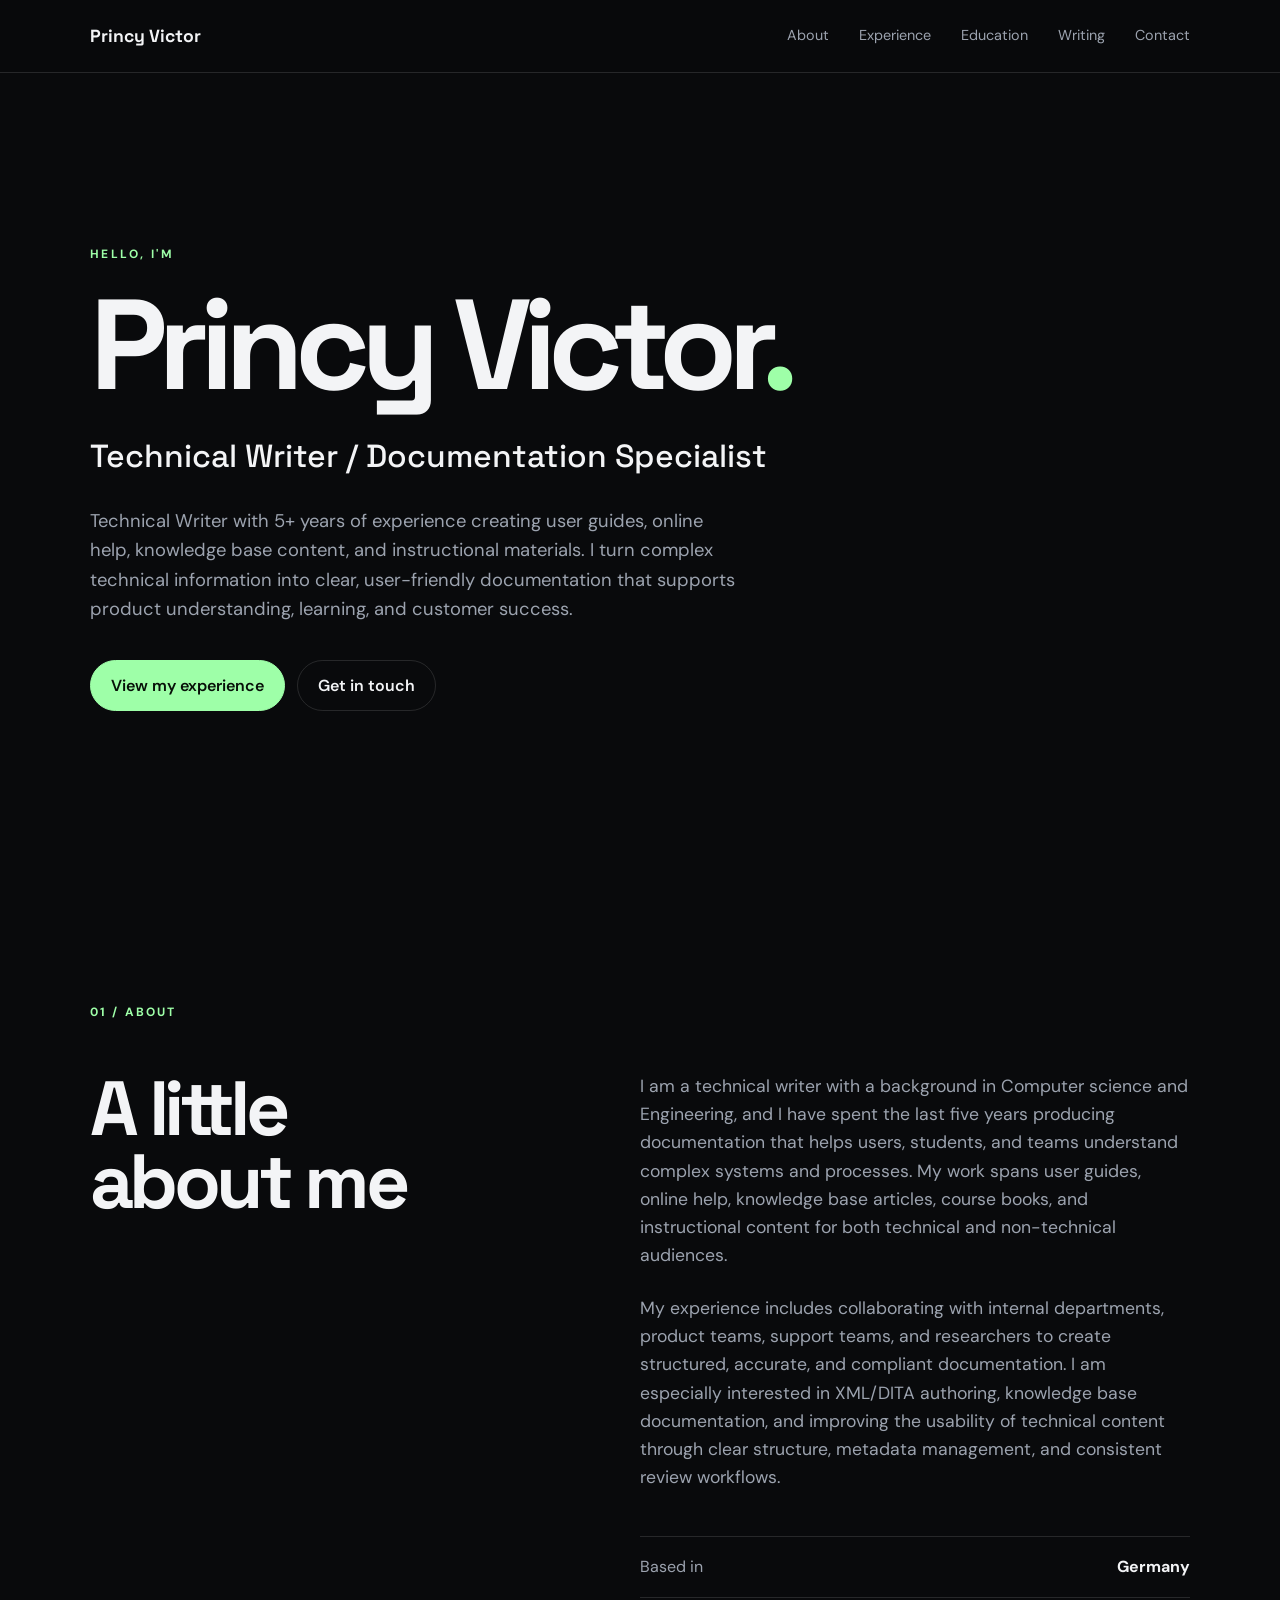
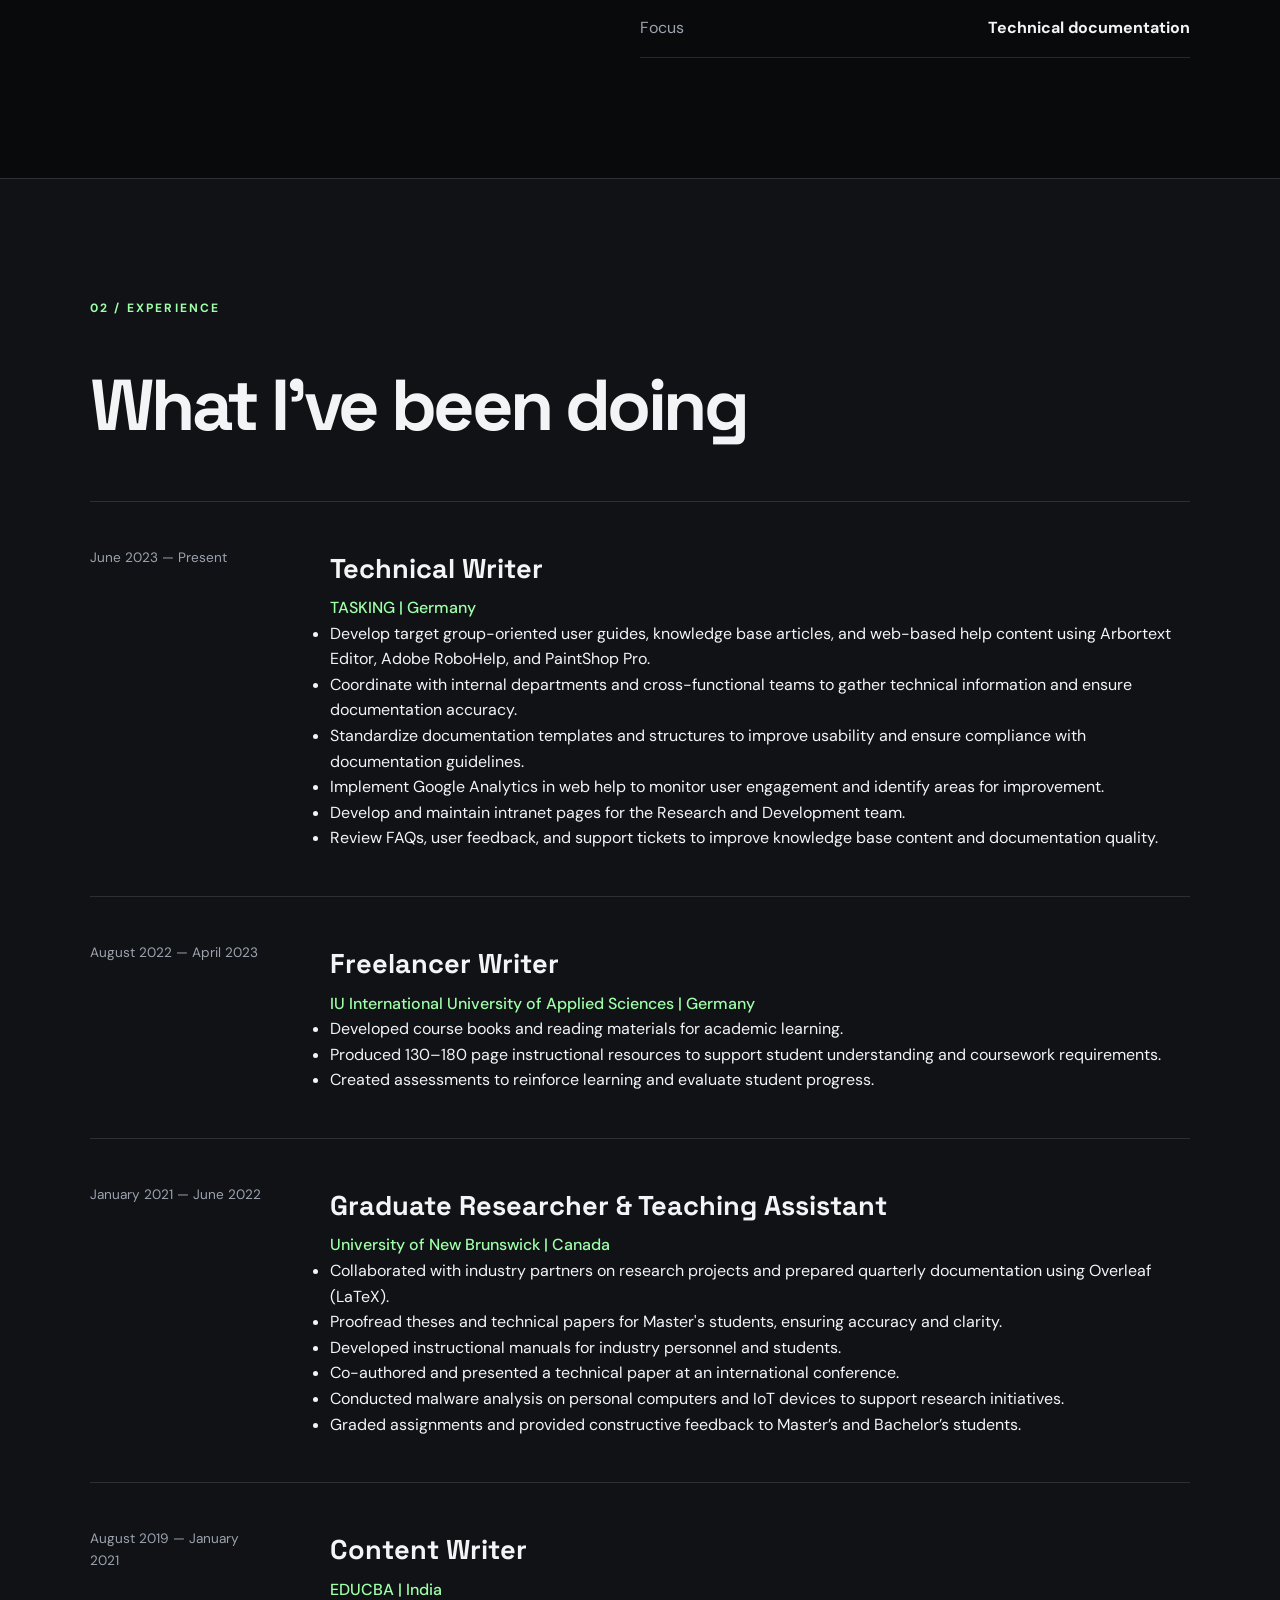
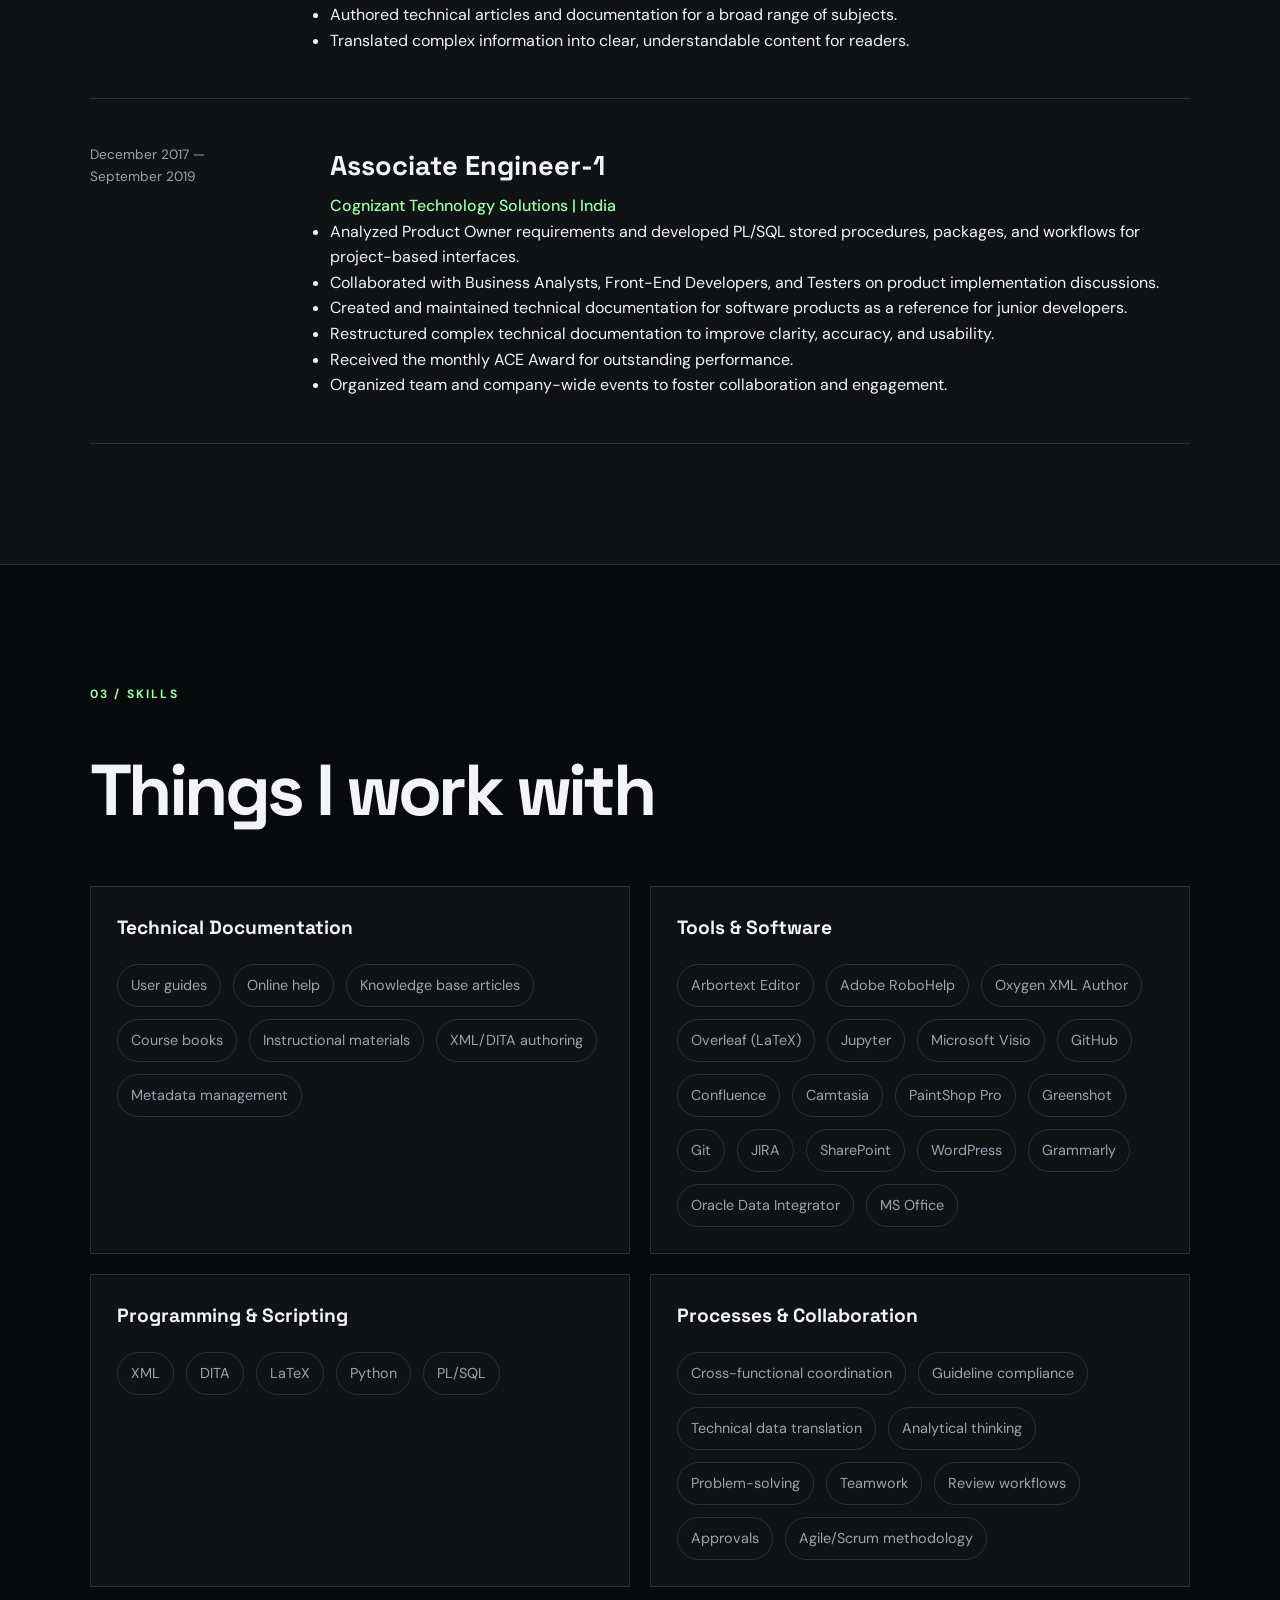
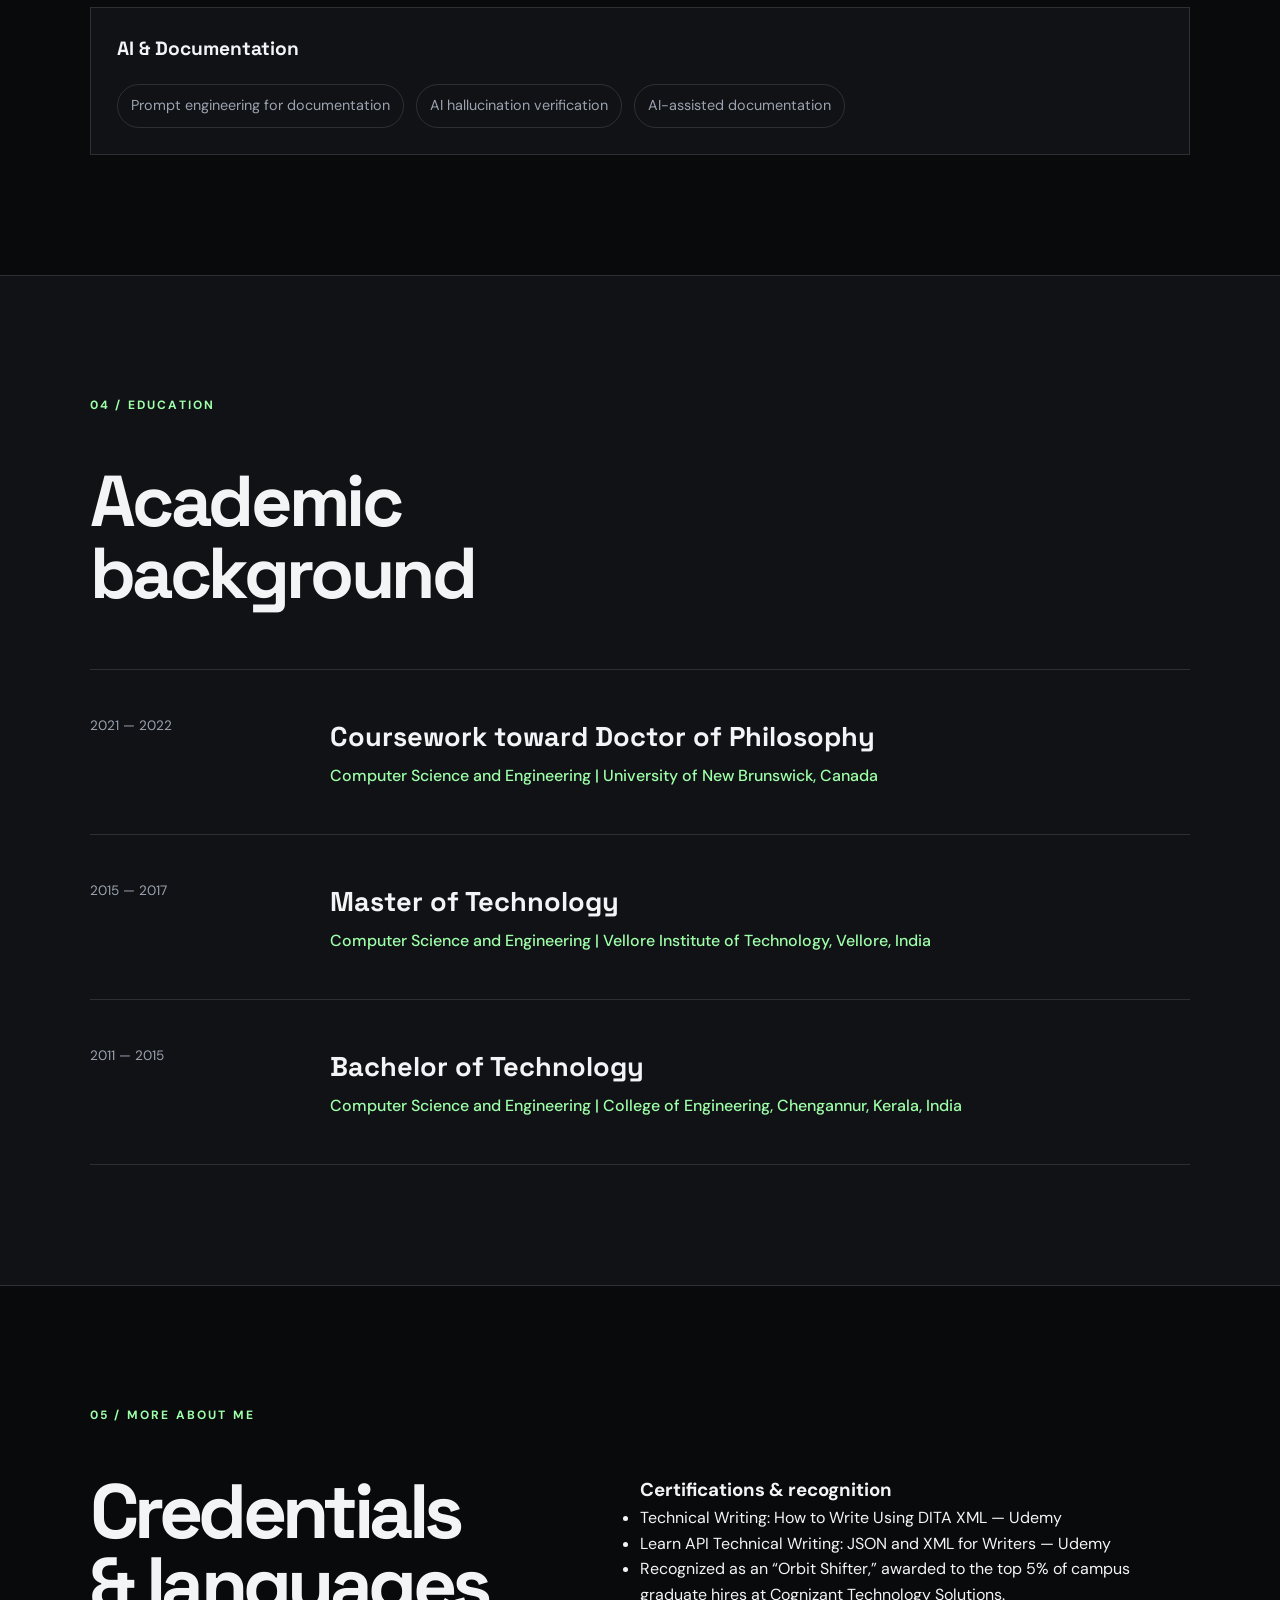
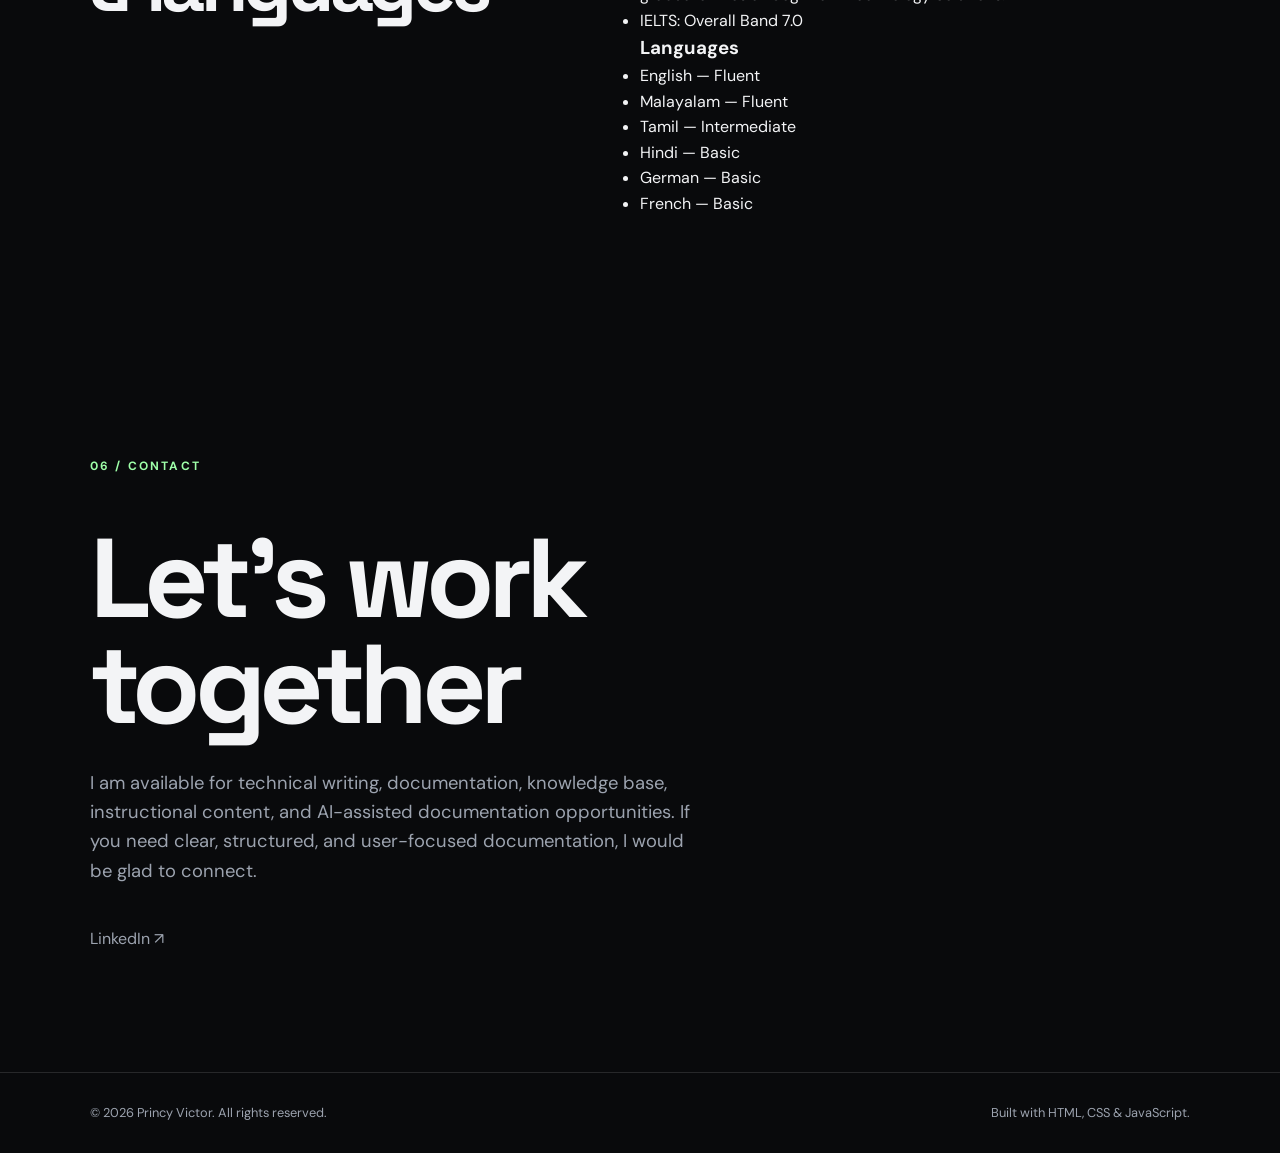
==== commit 669c7b2c: "Update education, skills and contact in the website Create an article on Git and Notepad" ====
--- a/index.html
+++ b/index.html
@@ -27,7 +27,8 @@
             <div class="nav-links">
                 <a href="#about">About</a>
                 <a href="#experience">Experience</a>
-                <a href="#projects">Projects</a>
+                <a href="#education">Education</a>
+                <a href="articles/git-notepad-workflow.html">Writing</a>
                 <a href="#contact">Contact</a>
             </div>
 
@@ -62,8 +63,8 @@
                 </p>
 
                 <div class="hero-buttons">
-                    <a href="#projects" class="button button-primary">
-                        View my work
+                    <a href="#experience" class="button button-primary">
+                        View my experience
                     </a>
 
                     <a href="#contact" class="button button-secondary">
@@ -90,14 +91,14 @@
                     <div>
                         <h2>
                             A little<br>
-                            about me.
+                            about me
                         </h2>
                     </div>
 
                     <div class="about-text">
 
                         <p>
-                            I am a technical writer with a background in computer science and engineering,
+                            I am a technical writer with a background in Computer science and Engineering,
                             and I have spent the last five years producing documentation that helps users,
                             students, and teams understand complex systems and processes. My work spans user
                             guides, online help, knowledge base articles, course books, and instructional
@@ -124,11 +125,6 @@
                                 <strong>Technical documentation</strong>
                             </div>
 
-                            <div class="fact">
-                                <span>Interests</span>
-                                <strong>DITA, XML, knowledge bases</strong>
-                            </div>
-
                         </div>
 
                     </div>
@@ -150,7 +146,7 @@
                 </div>
 
                 <h2 class="section-title">
-                    What I've been doing.
+                    What I've been doing
                 </h2>
 
                 <div class="experience-list">
@@ -171,16 +167,14 @@
                                 TASKING | Germany
                             </h4>
 
-                            <p>
-                                Develop target group-oriented user guides, knowledge base articles, and
-                                web-based help content using Arbortext Editor, Adobe RoboHelp, and
-                                PaintShop Pro. Coordinate content creation with internal departments,
-                                standardize documentation templates, and ensure compliance with
-                                documentation guidelines. Implement Google Analytics in web help to monitor
-                                user engagement and improve content strategy. Maintain intranet pages for
-                                the Research and Development team and use support feedback to refine FAQs
-                                and documentation quality.
-                            </p>
+                            <ul>
+                                <li>Develop target group-oriented user guides, knowledge base articles, and web-based help content using Arbortext Editor, Adobe RoboHelp, and PaintShop Pro.</li>
+                                <li>Coordinate with internal departments and cross-functional teams to gather technical information and ensure documentation accuracy.</li>
+                                <li>Standardize documentation templates and structures to improve usability and ensure compliance with documentation guidelines.</li>
+                                <li>Implement Google Analytics in web help to monitor user engagement and identify areas for improvement.</li>
+                                <li>Develop and maintain intranet pages for the Research and Development team.</li>
+                                <li>Review FAQs, user feedback, and support tickets to improve knowledge base content and documentation quality.</li>
+                            </ul>
 
                         </div>
 
@@ -203,11 +197,11 @@
                                 IU International University of Applied Sciences | Germany
                             </h4>
 
-                            <p>
-                                Created course books and reading materials for academic learning, producing
-                                130–180 page instructional resources that supported student understanding and
-                                coursework requirements.
-                            </p>
+                            <ul>
+                                <li>Developed course books and reading materials for academic learning.</li>
+                                <li>Produced 130–180 page instructional resources to support student understanding and coursework requirements.</li>
+                                <li>Created assessments to reinforce learning and evaluate student progress.</li>
+                            </ul>
 
                         </div>
 
@@ -230,13 +224,70 @@
                                 University of New Brunswick | Canada
                             </h4>
 
-                            <p>
-                                Collaborated with industry partners on research projects, prepared quarterly
-                                documentation using Overleaf (LaTeX), and proofread theses and technical papers
-                                for Master's students. Developed instructional manuals for industry personnel
-                                and students, and co-authored and presented a technical paper at an international
-                                conference.
-                            </p>
+                            <ul>
+                                <li>Collaborated with industry partners on research projects and prepared quarterly documentation using Overleaf (LaTeX).</li>
+                                <li>Proofread theses and technical papers for Master's students, ensuring accuracy and clarity.</li>
+                                <li>Developed instructional manuals for industry personnel and students.</li>
+                                <li>Co-authored and presented a technical paper at an international conference.</li>
+                                <li>Conducted malware analysis on personal computers and IoT devices to support research initiatives.</li>
+                                <li>Graded assignments and provided constructive feedback to Master’s and Bachelor’s students.</li>
+                            </ul>
+
+                        </div>
+
+                    </article>
+
+
+                    <article class="experience-item">
+
+                        <div class="experience-date">
+                            August 2019 — January 2021
+                        </div>
+
+                        <div class="experience-content">
+
+                            <h3>
+                                Content Writer
+                            </h3>
+
+                            <h4>
+                                EDUCBA | India
+                            </h4>
+
+                            <ul>
+                                <li>Authored technical articles and documentation for a broad range of subjects.</li>
+                                <li>Translated complex information into clear, understandable content for readers.</li>
+                            </ul>
+
+                        </div>
+
+                    </article>
+
+
+                    <article class="experience-item">
+
+                        <div class="experience-date">
+                            December 2017 — September 2019
+                        </div>
+
+                        <div class="experience-content">
+
+                            <h3>
+                                Associate Engineer-1
+                            </h3>
+
+                            <h4>
+                                Cognizant Technology Solutions | India
+                            </h4>
+
+                            <ul>
+                                <li>Analyzed Product Owner requirements and developed PL/SQL stored procedures, packages, and workflows for project-based interfaces.</li>
+                                <li>Collaborated with Business Analysts, Front-End Developers, and Testers on product implementation discussions.</li>
+                                <li>Created and maintained technical documentation for software products as a reference for junior developers.</li>
+                                <li>Restructured complex technical documentation to improve clarity, accuracy, and usability.</li>
+                                <li>Received the monthly ACE Award for outstanding performance.</li>
+                                <li>Organized team and company-wide events to foster collaboration and engagement.</li>
+                            </ul>
 
                         </div>
 
@@ -259,134 +310,170 @@
                 </div>
 
                 <h2 class="section-title">
-                    Things I work with.
+                    Things I work with
                 </h2>
 
                 <div class="skills">
 
-                    <span>Technical Documentation</span>
-                    <span>User Guides</span>
-                    <span>Online Help</span>
-                    <span>Knowledge Base</span>
-                    <span>XML</span>
-                    <span>DITA</span>
-                    <span>LaTeX</span>
-                    <span>Python</span>
-                    <span>PL/SQL</span>
-                    <span>Arbortext Editor</span>
-                    <span>Adobe RoboHelp</span>
-                    <span>Oxygen XML Author</span>
-                    <span>MS Office</span>
-                    <span>Git</span>
-                    <span>JIRA</span>
-                    <span>SharePoint</span>
-                    <span>WordPress</span>
-                    <span>Google Analytics</span>
-
-                </div>
-
-            </div>
-
-        </section>
-
-
-        <!-- Projects -->
-        <section id="projects" class="section section-dark">
+                    <div class="skill-group">
+                        <h3>Technical Documentation</h3>
+                        <div class="skill-tags">
+                            <span>User guides</span>
+                            <span>Online help</span>
+                            <span>Knowledge base articles</span>
+                            <span>Course books</span>
+                            <span>Instructional materials</span>
+                            <span>XML/DITA authoring</span>
+                            <span>Metadata management</span>
+                        </div>
+                    </div>
+
+                    <div class="skill-group">
+                        <h3>Tools & Software</h3>
+                        <div class="skill-tags">
+                            <span>Arbortext Editor</span>
+                            <span>Adobe RoboHelp</span>
+                            <span>Oxygen XML Author</span>
+                            <span>Overleaf (LaTeX)</span>
+                            <span>Jupyter</span>
+                            <span>Microsoft Visio</span>
+                            <span>GitHub</span>
+                            <span>Confluence</span>
+                            <span>Camtasia</span>
+                            <span>PaintShop Pro</span>
+                            <span>Greenshot</span>
+                            <span>Git</span>
+                            <span>JIRA</span>
+                            <span>SharePoint</span>
+                            <span>WordPress</span>
+                            <span>Grammarly</span>
+                            <span>Oracle Data Integrator</span>
+                            <span>MS Office</span>
+                        </div>
+                    </div>
+
+                    <div class="skill-group">
+                        <h3>Programming & Scripting</h3>
+                        <div class="skill-tags">
+                            <span>XML</span>
+                            <span>DITA</span>
+                            <span>LaTeX</span>
+                            <span>Python</span>
+                            <span>PL/SQL</span>
+                        </div>
+                    </div>
+
+                    <div class="skill-group">
+                        <h3>Processes & Collaboration</h3>
+                        <div class="skill-tags">
+                            <span>Cross-functional coordination</span>
+                            <span>Guideline compliance</span>
+                            <span>Technical data translation</span>
+                            <span>Analytical thinking</span>
+                            <span>Problem-solving</span>
+                            <span>Teamwork</span>
+                            <span>Review workflows</span>
+                            <span>Approvals</span>
+                            <span>Agile/Scrum methodology</span>
+                        </div>
+                    </div>
+
+                    <div class="skill-group">
+                        <h3>AI & Documentation</h3>
+                        <div class="skill-tags">
+                            <span>Prompt engineering for documentation</span>
+                            <span>AI hallucination verification</span>
+                            <span>AI-assisted documentation</span>
+                        </div>
+                    </div>
+
+                </div>
+
+            </div>
+
+        </section>
+
+
+        <!-- Education -->
+        <section id="education" class="section section-dark">
 
             <div class="container">
 
                 <div class="section-label">
-                    04 / PROJECTS
+                    04 / EDUCATION
                 </div>
 
                 <h2 class="section-title">
-                    Selected work.
+                    Academic background
                 </h2>
 
-
-                <div class="projects-grid">
-
-                    <article class="project-card">
-
-                        <div class="project-number">
-                            01
-                        </div>
-
-                        <h3>
-                            Knowledge Base Documentation
-                        </h3>
-
-                        <p>
-                            Created and maintained user-facing help content and internal knowledge-base
-                            articles for technical products, supporting support teams and improving
-                            information discoverability for end users.
-                        </p>
-
-                        <div class="project-tags">
-                            <span>RoboHelp</span>
-                            <span>Web Help</span>
-                        </div>
-
-                        <a href="#contact" rel="noopener">
-                            Ask for details ↗
-                        </a>
-
-                    </article>
-
-
-                    <article class="project-card">
-
-                        <div class="project-number">
-                            02
-                        </div>
-
-                        <h3>
-                            Academic Instructional Materials
-                        </h3>
-
-                        <p>
-                            Developed course books and reading materials for university learners, translating
-                            complex technical subjects into structured learning content for student use.
-                        </p>
-
-                        <div class="project-tags">
-                            <span>Instructional Design</span>
-                            <span>Academic Writing</span>
-                        </div>
-
-                        <a href="#contact" rel="noopener">
-                            Ask for details ↗
-                        </a>
-
-                    </article>
-
-
-                    <article class="project-card">
-
-                        <div class="project-number">
-                            03
-                        </div>
-
-                        <h3>
-                            Research & Technical Reporting
-                        </h3>
-
-                        <p>
-                            Prepared technical reports, quarterly project documentation, and instructional
-                            manuals for research and industry projects, ensuring clarity, accuracy, and
-                            stakeholder usability.
-                        </p>
-
-                        <div class="project-tags">
-                            <span>LaTeX</span>
-                            <span>Research Docs</span>
-                        </div>
-
-                        <a href="#contact" rel="noopener">
-                            Ask for details ↗
-                        </a>
-
-                    </article>
+                <div class="experience-list">
+
+                    <article class="experience-item">
+                        <div class="experience-date">2021 — 2022</div>
+                        <div class="experience-content">
+                            <h3>Coursework toward Doctor of Philosophy</h3>
+                            <h4>Computer Science and Engineering | University of New Brunswick, Canada</h4>
+                        </div>
+                    </article>
+
+                    <article class="experience-item">
+                        <div class="experience-date">2015 — 2017</div>
+                        <div class="experience-content">
+                            <h3>Master of Technology</h3>
+                            <h4>Computer Science and Engineering | Vellore Institute of Technology, Vellore, India</h4>
+                        </div>
+                    </article>
+
+                    <article class="experience-item">
+                        <div class="experience-date">2011 — 2015</div>
+                        <div class="experience-content">
+                            <h3>Bachelor of Technology</h3>
+                            <h4>Computer Science and Engineering | College of Engineering, Chengannur, Kerala, India</h4>
+                        </div>
+                    </article>
+
+                </div>
+
+            </div>
+
+        </section>
+
+
+        <!-- Certifications and Languages -->
+        <section class="section">
+
+            <div class="container">
+
+                <div class="section-label">
+                    05 / MORE ABOUT ME
+                </div>
+
+                <div class="about-grid">
+
+                    <div>
+                        <h2>Credentials<br>& languages</h2>
+                    </div>
+
+                    <div class="about-text">
+                        <h3>Certifications & recognition</h3>
+                        <ul>
+                            <li>Technical Writing: How to Write Using DITA XML — Udemy</li>
+                            <li>Learn API Technical Writing: JSON and XML for Writers — Udemy</li>
+                            <li>Recognized as an “Orbit Shifter,” awarded to the top 5% of campus graduate hires at Cognizant Technology Solutions.</li>
+                            <li>IELTS: Overall Band 7.0</li>
+                        </ul>
+
+                        <h3>Languages</h3>
+                        <ul>
+                            <li>English — Fluent</li>
+                            <li>Malayalam — Fluent</li>
+                            <li>Tamil — Intermediate</li>
+                            <li>Hindi — Basic</li>
+                            <li>German — Basic</li>
+                            <li>French — Basic</li>
+                        </ul>
+                    </div>
 
                 </div>
 
@@ -401,31 +488,23 @@
             <div class="container">
 
                 <div class="section-label">
-                    05 / CONTACT
+                    06 / CONTACT
                 </div>
 
                 <h2>
                     Let's work<br>
-                    together<span>.</span>
+                    together<span></span>
                 </h2>
 
                 <p>
-                    I am open to opportunities in technical writing, documentation, knowledge base
-                    management, and content strategy. If you need clear, structured, and user-focused
-                    documentation, I would be glad to connect.
+                    I am available for technical writing, documentation, knowledge base, instructional
+                    content, and AI-assisted documentation opportunities. If you need clear, structured,
+                    and user-focused documentation, I would be glad to connect.
                 </p>
 
-                <a class="email" href="mailto:hello@yourdomain.com">
-                    hello@yourdomain.com
-                </a>
-
                 <div class="social-links">
 
-                    <a href="#" target="_blank" rel="noopener">
-                        GitHub ↗
-                    </a>
-
-                    <a href="#" target="_blank" rel="noopener">
+                    <a href="https://linkedin.com/in/princyvictor" target="_blank" rel="noopener">
                         LinkedIn ↗
                     </a>
 
@@ -444,7 +523,7 @@
         <div class="container footer-content">
 
             <p>
-                © <span id="year"></span> YOUR_NAME
+                © <span id="year"></span> Princy Victor. All rights reserved.
             </p>
 
             <p>
--- a/style.css
+++ b/style.css
@@ -33,11 +33,6 @@
 }
 
 
-html {
-    scroll-behavior: smooth;
-}
-
-
 body {
 
     background: var(--background);
@@ -522,11 +517,11 @@
 
 .skills {
 
-    display: flex;
-
-    flex-wrap: wrap;
-
-    gap: 12px;
+    display: grid;
+
+    grid-template-columns: repeat(2, minmax(0, 1fr));
+
+    gap: 20px;
 
 }
 
@@ -546,9 +541,280 @@
 }
 
 
+.skill-group {
+
+    min-width: 0;
+
+    padding: 26px;
+
+    border: 1px solid var(--border);
+
+    background: var(--background-light);
+
+}
+
+
+.skill-group:last-child {
+
+    grid-column: 1 / -1;
+
+}
+
+
+.skill-group h3 {
+
+    margin-bottom: 20px;
+
+    color: var(--text);
+
+    font-family:
+        "Space Grotesk",
+        sans-serif;
+
+    font-size: 1.2rem;
+
+}
+
+
+.skill-tags {
+
+    display: flex;
+
+    flex-wrap: wrap;
+
+    gap: 12px;
+
+}
+
+
+.skill-tags span {
+
+    padding: 9px 13px;
+
+    font-size: 0.9rem;
+
+}
+
+
 /* =========================
    PROJECTS
 ========================= */
+
+/* =========================
+   ARTICLES
+========================= */
+
+.post {
+
+    max-width: 820px;
+
+    padding: 100px 0 120px;
+
+}
+
+
+.post-back {
+
+    color: var(--accent);
+
+    text-decoration: none;
+
+}
+
+
+.post-header {
+
+    padding: 55px 0 65px;
+
+    border-bottom: 1px solid var(--border);
+
+}
+
+
+.post-header h1 {
+
+    max-width: 780px;
+
+    font-family: "Space Grotesk", sans-serif;
+
+    font-size: clamp(2.6rem, 7vw, 5.5rem);
+
+    line-height: 1;
+
+}
+
+
+.post-meta {
+
+    margin-top: 24px;
+
+    color: var(--muted);
+
+}
+
+
+.post-content {
+
+    max-width: 720px;
+
+    padding-top: 60px;
+
+}
+
+
+.post-content p,
+.post-content li,
+.post-content dd {
+
+    color: var(--muted);
+
+    font-size: 1.05rem;
+
+}
+
+
+.post-content p {
+
+    margin-bottom: 24px;
+
+}
+
+
+.post-content h2 {
+
+    margin: 58px 0 22px;
+
+    font-family: "Space Grotesk", sans-serif;
+
+    font-size: 2rem;
+
+}
+
+
+.post-content h3 {
+
+    margin: 30px 0 10px;
+
+    font-family: "Space Grotesk", sans-serif;
+
+    font-size: 1.3rem;
+
+}
+
+
+.post-content ol {
+
+    margin: 0 0 24px;
+
+    padding-left: 24px;
+
+}
+
+
+.post-content dt {
+
+    margin-top: 20px;
+
+    color: var(--text);
+
+    font-weight: 700;
+
+}
+
+
+.post-content dd {
+
+    margin: 5px 0 0 20px;
+
+}
+
+
+.post-content code {
+
+    padding: 2px 6px;
+
+    border-radius: 4px;
+
+    background: rgba(158, 255, 168, 0.08);
+
+    color: var(--accent);
+
+    font-size: 0.9em;
+
+}
+
+
+.post-content pre {
+
+    margin: 20px 0 28px;
+
+    padding: 18px 20px;
+
+    overflow-x: auto;
+
+    border: 1px solid var(--border);
+
+    background: var(--background-light);
+
+}
+
+
+.post-content pre code {
+
+    padding: 0;
+
+    background: transparent;
+
+}
+
+
+.post-content a {
+
+    color: var(--accent);
+
+}
+
+
+.post-image {
+
+    margin: 34px 0 40px;
+
+}
+
+
+.post-image img {
+
+    display: block;
+
+    width: 100%;
+
+    height: auto;
+
+    border: 1px solid var(--border);
+
+}
+
+
+.post-image figcaption {
+
+    margin-top: 10px;
+
+    color: var(--muted);
+
+    font-size: 0.85rem;
+
+}
+
+
+.post-closing {
+
+    margin-top: 60px;
+
+    padding-top: 28px;
+
+    border-top: 1px solid var(--border);
+
+}
 
 .projects-grid {
 
@@ -839,6 +1105,20 @@
     }
 
 
+    .skills {
+
+        grid-template-columns: 1fr;
+
+    }
+
+
+    .skill-group:last-child {
+
+        grid-column: auto;
+
+    }
+
+
     .project-card {
 
         min-height: 320px;
